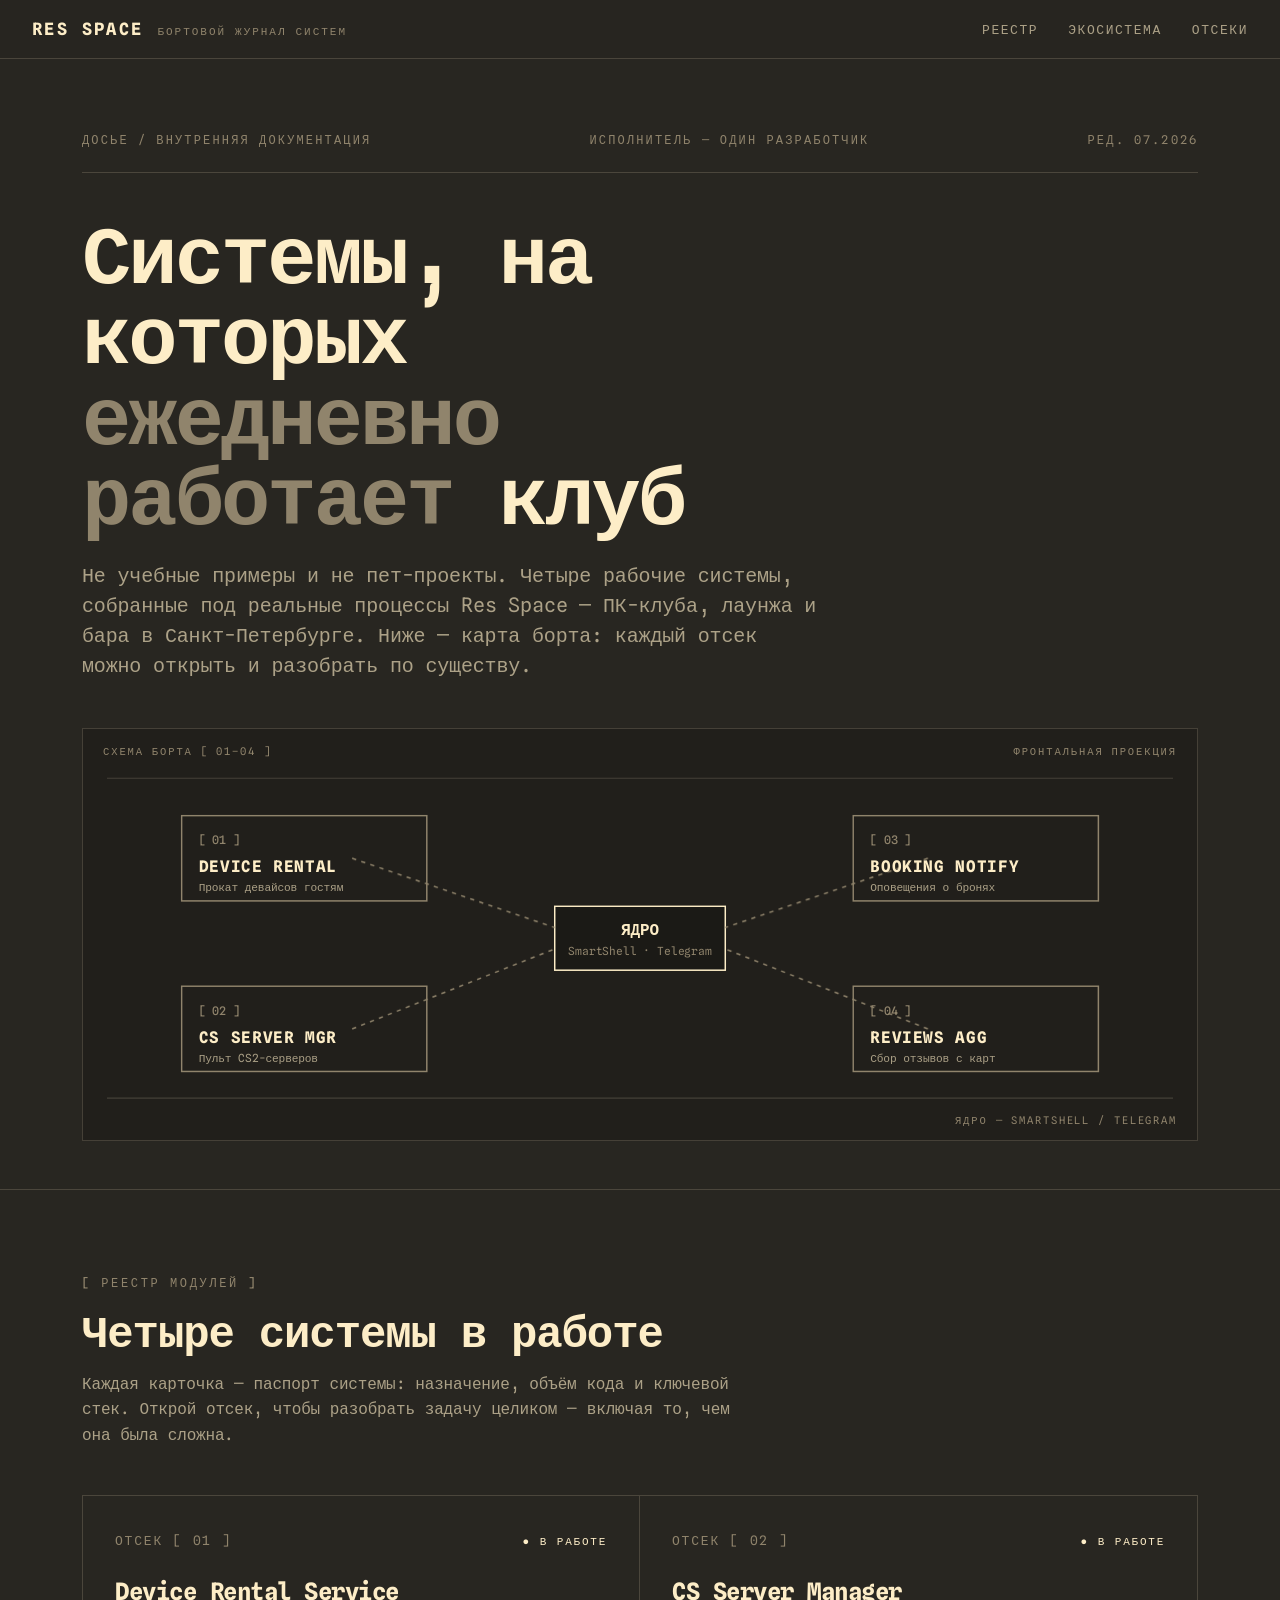
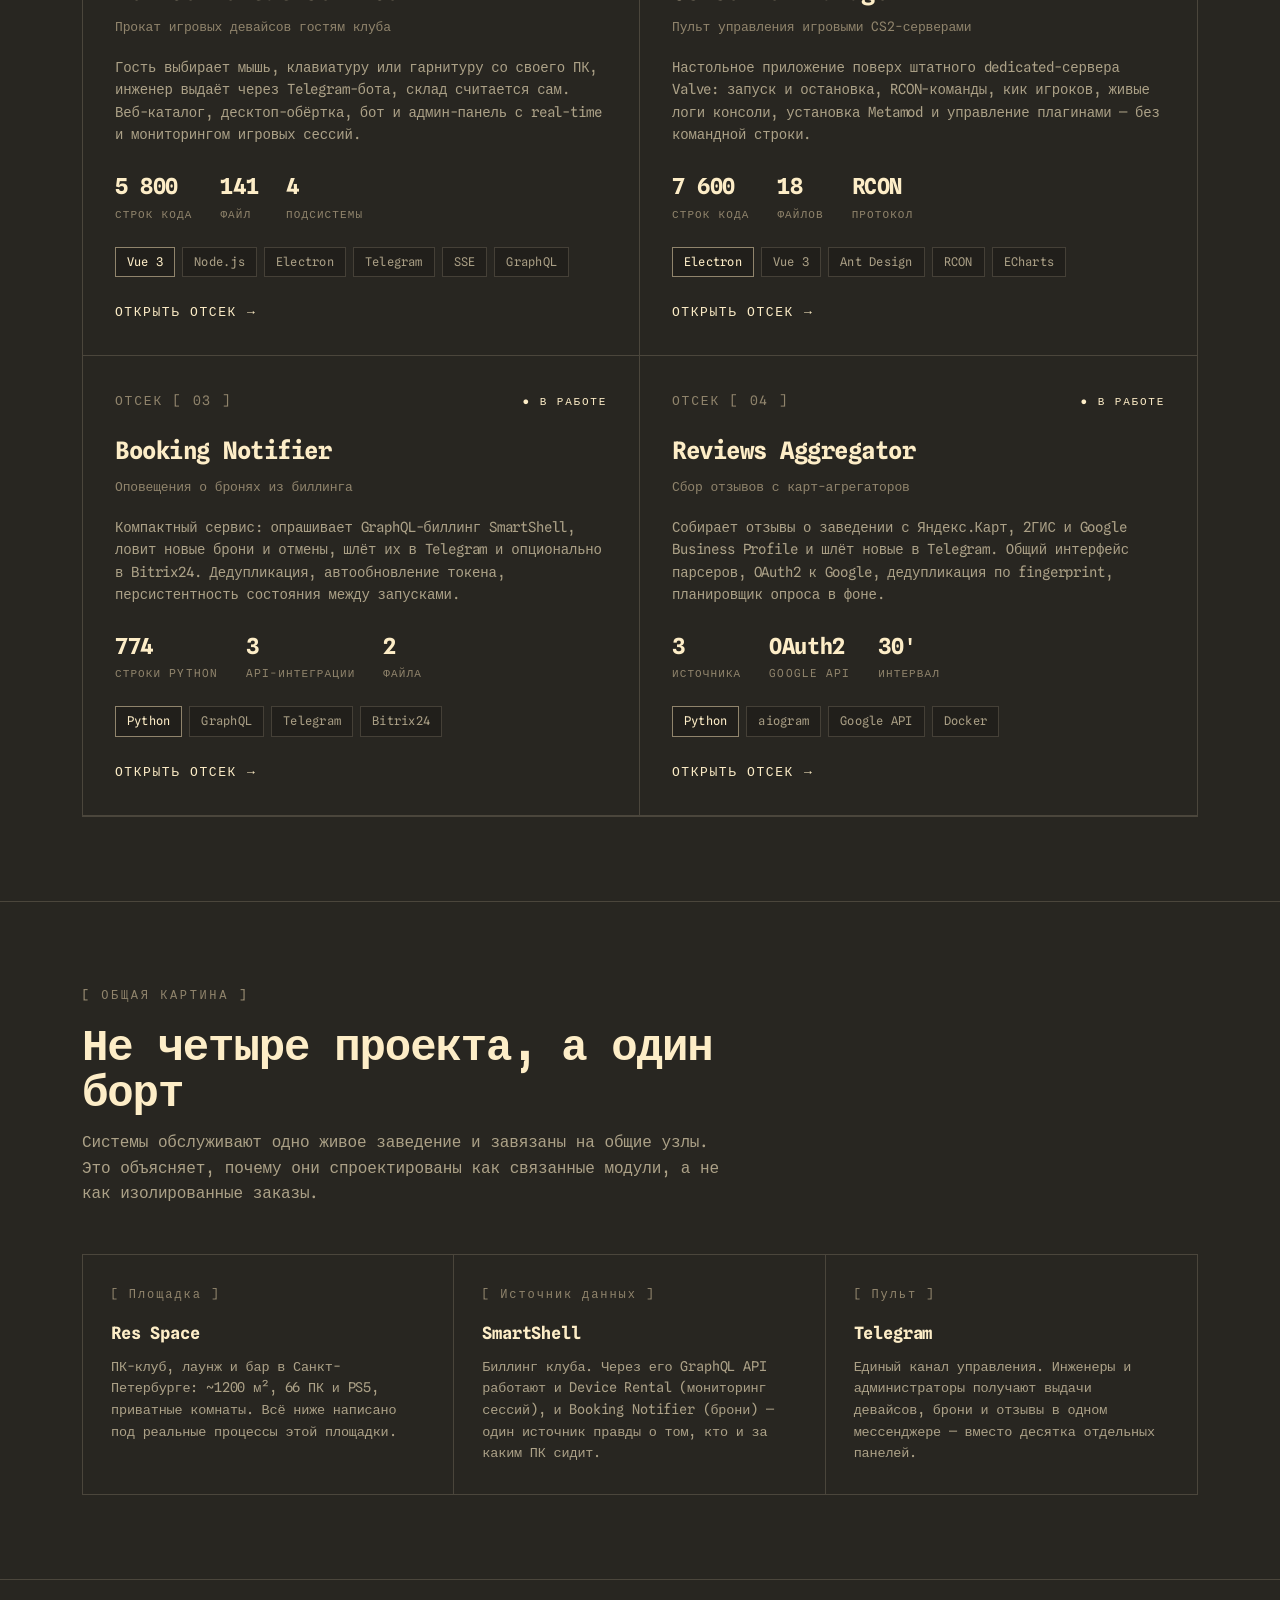
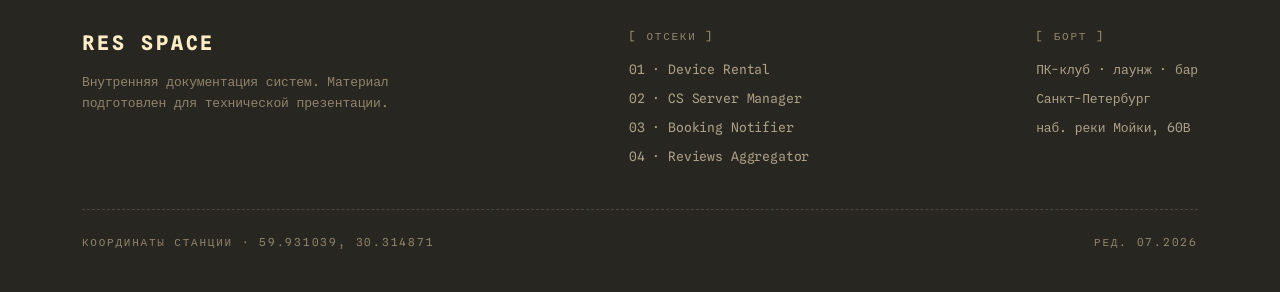
==== index.html @ 8dc721c3 "Портфолио: первичная публикация" ====
<!doctype html>
<html lang="ru">
<head>
  <meta charset="UTF-8" />
  <meta name="viewport" content="width=device-width, initial-scale=1.0" />
  <title>RES SPACE — бортовой журнал систем</title>
  <meta name="description" content="Технический обзор рабочих систем, разработанных для клуба Res Space: прокат девайсов, менеджер CS2-серверов, боты бронирований и отзывов. Что за система, зачем, чем была сложна, на чём собрана." />
  <link rel="preconnect" href="https://fonts.googleapis.com" />
  <link rel="preconnect" href="https://fonts.gstatic.com" crossorigin />
  <link href="https://fonts.googleapis.com/css2?family=Spline+Sans+Mono:wght@400;500;700&display=swap" rel="stylesheet" />
  <link rel="stylesheet" href="css/style.css" />
</head>
<body>

  <header class="topbar">
    <div class="topbar-inner">
      <div class="brand">
        <span class="brand-logo">RES SPACE</span>
        <span class="brand-sub">Бортовой журнал систем</span>
      </div>
      <nav class="topnav">
        <a href="#registry">Реестр</a>
        <a href="#eco">Экосистема</a>
        <a href="device-rental.html">Отсеки</a>
      </nav>
    </div>
  </header>

  <!-- ═══ HERO ═══ -->
  <section class="hero">
    <div class="wrap">
      <div class="hero-meta">
        <span>Досье / внутренняя документация</span>
        <span>Исполнитель — один разработчик</span>
        <span>Ред. 07.2026</span>
      </div>
      <h1>Системы, на которых <mark>ежедневно работает</mark> клуб</h1>
      <p class="hero-lead">
        Не учебные примеры и не пет-проекты. Четыре рабочие системы, собранные под реальные
        процессы Res Space — ПК-клуба, лаунжа и бара в Санкт-Петербурге. Ниже — карта борта:
        каждый отсек можно открыть и разобрать по существу.
      </p>

      <!-- ── Сигнатура: чертёж станции ── -->
      <div class="schematic-wrap">
        <span class="schematic-corner tl">Схема борта [ 01–04 ]</span>
        <span class="schematic-corner tr">Фронтальная проекция</span>
        <span class="schematic-corner br">Ядро — SmartShell / Telegram</span>

        <svg class="schematic" viewBox="0 0 1000 340" role="img" aria-label="Схема систем: четыре модуля, соединённые с общим ядром">
          <!-- сетка-тики -->
          <line class="tick" x1="0" y1="20" x2="1000" y2="20"/>
          <line class="tick" x1="0" y1="320" x2="1000" y2="320"/>

          <!-- ядро -->
          <g class="anim" style="--i:0">
            <rect class="core" x="420" y="140" width="160" height="60"/>
            <text class="core-txt" x="500" y="167" text-anchor="middle" font-size="15">ЯДРО</text>
            <text class="core-sub" x="500" y="186" text-anchor="middle" font-size="10.5">SmartShell · Telegram</text>
          </g>

          <!-- провода -->
          <line class="wire anim" style="--i:1" x1="230" y1="95"  x2="420" y2="160"/>
          <line class="wire anim" style="--i:2" x1="230" y1="255" x2="420" y2="180"/>
          <line class="wire anim" style="--i:3" x1="770" y1="95"  x2="580" y2="160"/>
          <line class="wire anim" style="--i:4" x1="770" y1="255" x2="580" y2="180"/>

          <!-- модуль 01 -->
          <a href="device-rental.html" class="anim" style="--i:1">
            <rect class="mod-rect" x="70" y="55" width="230" height="80"/>
            <text class="mod-num"  x="86" y="82"  font-size="11">[ 01 ]</text>
            <text class="mod-code" x="86" y="108" font-size="15">DEVICE RENTAL</text>
            <text class="mod-name" x="86" y="126" font-size="10.5">Прокат девайсов гостям</text>
          </a>

          <!-- модуль 02 -->
          <a href="cs-manager.html" class="anim" style="--i:2">
            <rect class="mod-rect" x="70" y="215" width="230" height="80"/>
            <text class="mod-num"  x="86" y="242"  font-size="11">[ 02 ]</text>
            <text class="mod-code" x="86" y="268" font-size="15">CS SERVER MGR</text>
            <text class="mod-name" x="86" y="286" font-size="10.5">Пульт CS2-серверов</text>
          </a>

          <!-- модуль 03 -->
          <a href="booking-notifier.html" class="anim" style="--i:3">
            <rect class="mod-rect" x="700" y="55" width="230" height="80"/>
            <text class="mod-num"  x="716" y="82"  font-size="11">[ 03 ]</text>
            <text class="mod-code" x="716" y="108" font-size="15">BOOKING NOTIFY</text>
            <text class="mod-name" x="716" y="126" font-size="10.5">Оповещения о бронях</text>
          </a>

          <!-- модуль 04 -->
          <a href="reviews-bot.html" class="anim" style="--i:4">
            <rect class="mod-rect" x="700" y="215" width="230" height="80"/>
            <text class="mod-num"  x="716" y="242"  font-size="11">[ 04 ]</text>
            <text class="mod-code" x="716" y="268" font-size="15">REVIEWS AGG</text>
            <text class="mod-name" x="716" y="286" font-size="10.5">Сбор отзывов с карт</text>
          </a>
        </svg>
      </div>
    </div>
  </section>

  <!-- ═══ РЕЕСТР МОДУЛЕЙ ═══ -->
  <section class="sec" id="registry">
    <div class="wrap">
      <div class="sec-head">
        <span class="tag">[ Реестр модулей ]</span>
        <h2>Четыре системы в работе</h2>
        <p>
          Каждая карточка — паспорт системы: назначение, объём кода и ключевой стек.
          Открой отсек, чтобы разобрать задачу целиком — включая то, чем она была сложна.
        </p>
      </div>

      <div class="registry">
        <!-- 01 -->
        <article class="mcard reveal">
          <div class="mcard-top">
            <span class="mcard-code">ОТСЕК [ 01 ]</span>
            <span class="mcard-status live">В работе</span>
          </div>
          <h3>Device Rental Service</h3>
          <div class="mcard-role">Прокат игровых девайсов гостям клуба</div>
          <p>
            Гость выбирает мышь, клавиатуру или гарнитуру со своего ПК, инженер выдаёт
            через Telegram-бота, склад считается сам. Веб-каталог, десктоп-обёртка, бот
            и админ-панель с real-time и мониторингом игровых сессий.
          </p>
          <div class="mcard-specs">
            <div><div class="mcard-spec-num mono-num">5 800</div><div class="mcard-spec-label">строк кода</div></div>
            <div><div class="mcard-spec-num mono-num">141</div><div class="mcard-spec-label">файл</div></div>
            <div><div class="mcard-spec-num mono-num">4</div><div class="mcard-spec-label">подсистемы</div></div>
          </div>
          <div class="mcard-stack">
            <span class="chip key">Vue 3</span><span class="chip">Node.js</span>
            <span class="chip">Electron</span><span class="chip">Telegram</span>
            <span class="chip">SSE</span><span class="chip">GraphQL</span>
          </div>
          <a class="mcard-open" href="device-rental.html">Открыть отсек <span class="arr">→</span></a>
        </article>

        <!-- 02 -->
        <article class="mcard reveal">
          <div class="mcard-top">
            <span class="mcard-code">ОТСЕК [ 02 ]</span>
            <span class="mcard-status live">В работе</span>
          </div>
          <h3>CS Server Manager</h3>
          <div class="mcard-role">Пульт управления игровыми CS2-серверами</div>
          <p>
            Настольное приложение поверх штатного dedicated-сервера Valve: запуск и остановка,
            RCON-команды, кик игроков, живые логи консоли, установка Metamod и управление
            плагинами — без командной строки.
          </p>
          <div class="mcard-specs">
            <div><div class="mcard-spec-num mono-num">7 600</div><div class="mcard-spec-label">строк кода</div></div>
            <div><div class="mcard-spec-num mono-num">18</div><div class="mcard-spec-label">файлов</div></div>
            <div><div class="mcard-spec-num mono-num">RCON</div><div class="mcard-spec-label">протокол</div></div>
          </div>
          <div class="mcard-stack">
            <span class="chip key">Electron</span><span class="chip">Vue 3</span>
            <span class="chip">Ant Design</span><span class="chip">RCON</span>
            <span class="chip">ECharts</span>
          </div>
          <a class="mcard-open" href="cs-manager.html">Открыть отсек <span class="arr">→</span></a>
        </article>

        <!-- 03 -->
        <article class="mcard reveal">
          <div class="mcard-top">
            <span class="mcard-code">ОТСЕК [ 03 ]</span>
            <span class="mcard-status live">В работе</span>
          </div>
          <h3>Booking Notifier</h3>
          <div class="mcard-role">Оповещения о бронях из биллинга</div>
          <p>
            Компактный сервис: опрашивает GraphQL-биллинг SmartShell, ловит новые брони и
            отмены, шлёт их в Telegram и опционально в Bitrix24. Дедупликация, автообновление
            токена, персистентность состояния между запусками.
          </p>
          <div class="mcard-specs">
            <div><div class="mcard-spec-num mono-num">774</div><div class="mcard-spec-label">строки Python</div></div>
            <div><div class="mcard-spec-num mono-num">3</div><div class="mcard-spec-label">API-интеграции</div></div>
            <div><div class="mcard-spec-num mono-num">2</div><div class="mcard-spec-label">файла</div></div>
          </div>
          <div class="mcard-stack">
            <span class="chip key">Python</span><span class="chip">GraphQL</span>
            <span class="chip">Telegram</span><span class="chip">Bitrix24</span>
          </div>
          <a class="mcard-open" href="booking-notifier.html">Открыть отсек <span class="arr">→</span></a>
        </article>

        <!-- 04 -->
        <article class="mcard reveal">
          <div class="mcard-top">
            <span class="mcard-code">ОТСЕК [ 04 ]</span>
            <span class="mcard-status live">В работе</span>
          </div>
          <h3>Reviews Aggregator</h3>
          <div class="mcard-role">Сбор отзывов с карт-агрегаторов</div>
          <p>
            Собирает отзывы о заведении с Яндекс.Карт, 2ГИС и Google Business Profile и шлёт
            новые в Telegram. Общий интерфейс парсеров, OAuth2 к Google, дедупликация по
            fingerprint, планировщик опроса в фоне.
          </p>
          <div class="mcard-specs">
            <div><div class="mcard-spec-num mono-num">3</div><div class="mcard-spec-label">источника</div></div>
            <div><div class="mcard-spec-num mono-num">OAuth2</div><div class="mcard-spec-label">Google API</div></div>
            <div><div class="mcard-spec-num mono-num">30′</div><div class="mcard-spec-label">интервал</div></div>
          </div>
          <div class="mcard-stack">
            <span class="chip key">Python</span><span class="chip">aiogram</span>
            <span class="chip">Google API</span><span class="chip">Docker</span>
          </div>
          <a class="mcard-open" href="reviews-bot.html">Открыть отсек <span class="arr">→</span></a>
        </article>
      </div>
    </div>
  </section>

  <!-- ═══ ЭКОСИСТЕМА ═══ -->
  <section class="sec" id="eco">
    <div class="wrap">
      <div class="sec-head">
        <span class="tag">[ Общая картина ]</span>
        <h2>Не четыре проекта, а один борт</h2>
        <p>
          Системы обслуживают одно живое заведение и завязаны на общие узлы. Это объясняет,
          почему они спроектированы как связанные модули, а не как изолированные заказы.
        </p>
      </div>

      <div class="eco">
        <div class="eco-cell reveal">
          <div class="n">[ Площадка ]</div>
          <h3>Res Space</h3>
          <p>ПК-клуб, лаунж и бар в Санкт-Петербурге: ~1200 м², 66 ПК и PS5, приватные комнаты. Всё ниже написано под реальные процессы этой площадки.</p>
        </div>
        <div class="eco-cell reveal">
          <div class="n">[ Источник данных ]</div>
          <h3>SmartShell</h3>
          <p>Биллинг клуба. Через его GraphQL API работают и Device Rental (мониторинг сессий), и Booking Notifier (брони) — один источник правды о том, кто и за каким ПК сидит.</p>
        </div>
        <div class="eco-cell reveal">
          <div class="n">[ Пульт ]</div>
          <h3>Telegram</h3>
          <p>Единый канал управления. Инженеры и администраторы получают выдачи девайсов, брони и отзывы в одном мессенджере — вместо десятка отдельных панелей.</p>
        </div>
      </div>
    </div>
  </section>

  <!-- ═══ ФУТЕР ═══ -->
  <footer class="foot">
    <div class="wrap">
      <div class="foot-grid">
        <div class="foot-brand">
          <span class="brand-logo">RES SPACE</span>
          <p>Внутренняя документация систем. Материал подготовлен для технической презентации.</p>
        </div>
        <div class="foot-col">
          <h4>[ Отсеки ]</h4>
          <a href="device-rental.html">01 · Device Rental</a>
          <a href="cs-manager.html">02 · CS Server Manager</a>
          <a href="booking-notifier.html">03 · Booking Notifier</a>
          <a href="reviews-bot.html">04 · Reviews Aggregator</a>
        </div>
        <div class="foot-col">
          <h4>[ Борт ]</h4>
          <span>ПК-клуб · лаунж · бар</span>
          <span>Санкт-Петербург</span>
          <span>наб. реки Мойки, 60В</span>
        </div>
      </div>
      <div class="foot-coord">
        <span>Координаты станции · 59.931039, 30.314871</span>
        <span>Ред. 07.2026</span>
      </div>
    </div>
  </footer>

  <script src="js/main.js"></script>
</body>
</html>
---- css/style.css ----
/* ═══════════════════════════════════════════════════════════
   RES SPACE — бортовой журнал систем
   Фирменный стиль по гайдбуку: графит / песок / пыль кометы,
   моноширинный шрифт на весь борт, чертёжная эстетика.
   ═══════════════════════════════════════════════════════════ */

:root {
  /* три цвета бренда */
  --ink:      #282621;   /* графитовый космос — фон, типографика */
  --sand:     #FDEDC7;   /* венерианский песок — читаемый текст */
  --taupe:    #90846C;   /* пыль кометы — связующий, служебный */

  /* тинты графита для глубины (в духе палитры) */
  --ink-2:    #211f1b;
  --ink-3:    #1b1a16;
  --panel:    #2f2c25;
  --panel-2:  #35322a;

  --sand-dim: rgba(253, 237, 199, 0.62);
  --sand-mut: rgba(253, 237, 199, 0.40);
  --line:     rgba(253, 237, 199, 0.16);
  --line-2:   rgba(253, 237, 199, 0.08);
  --taupe-l:  rgba(144, 132, 108, 0.30);

  --mono: 'TT Commons Pro Mono', 'Spline Sans Mono', ui-monospace, 'Cascadia Code', monospace;

  font-family: var(--mono);
  font-size: 16px;
  line-height: 1.55;
  color: var(--sand-dim);
  background: var(--ink);
  -webkit-font-smoothing: antialiased;
  -moz-osx-font-smoothing: grayscale;
  letter-spacing: -0.01em;
}

*, *::before, *::after { box-sizing: border-box; }

html, body { margin: 0; background: var(--ink); overflow-x: hidden; }
img { max-width: 100%; display: block; }
a { color: inherit; text-decoration: none; }

::selection { background: var(--sand); color: var(--ink); }
::-webkit-scrollbar { width: 8px; height: 8px; }
::-webkit-scrollbar-track { background: var(--ink-2); }
::-webkit-scrollbar-thumb { background: var(--taupe); }

.wrap { max-width: 1180px; margin: 0 auto; padding: 0 32px; }
.wrap-narrow { max-width: 900px; margin: 0 auto; padding: 0 32px; }

/* утилита: служебная подпись в скобках */
.tag {
  font-size: 12px; font-weight: 500; color: var(--taupe);
  text-transform: uppercase; letter-spacing: 0.22em;
}
.mono-num { font-variant-numeric: tabular-nums; }

/* ── Линия отрыва (сигнатура — «билет») ── */
.tear {
  border: 0; height: 0; border-top: 1.5px dashed var(--line);
  margin: 0; position: relative;
}

/* ═══════════════════ ХЕДЕР ═══════════════════ */
.topbar {
  position: sticky; top: 0; z-index: 100;
  background: rgba(40, 38, 33, 0.86);
  backdrop-filter: blur(10px);
  border-bottom: 1px solid var(--line);
}
.topbar-inner {
  display: flex; align-items: center; justify-content: space-between;
  padding: 16px 32px;
}
.brand { display: flex; align-items: baseline; gap: 14px; }
.brand-logo {
  font-size: 17px; font-weight: 700; color: var(--sand);
  letter-spacing: 0.14em;
}
.brand-sub {
  font-size: 11px; color: var(--taupe);
  text-transform: uppercase; letter-spacing: 0.18em;
}
.topnav { display: flex; align-items: center; gap: 30px; }
.topnav a {
  font-size: 13px; color: var(--sand-dim);
  text-transform: uppercase; letter-spacing: 0.12em;
  transition: color 0.18s;
}
.topnav a:hover, .topnav a.active { color: var(--sand); }
.topnav a.active { text-decoration: underline; text-underline-offset: 5px; text-decoration-color: var(--taupe); }

/* ═══════════════════ HERO (журнал) ═══════════════════ */
.hero { position: relative; padding: 72px 0 40px; }
.hero-meta {
  display: flex; justify-content: space-between; flex-wrap: wrap; gap: 12px;
  font-size: 12px; color: var(--taupe);
  text-transform: uppercase; letter-spacing: 0.18em;
  padding-bottom: 22px; border-bottom: 1px solid var(--line);
  margin-bottom: 40px;
}
.hero h1 {
  font-size: clamp(38px, 6.5vw, 82px);
  font-weight: 700; color: var(--sand);
  letter-spacing: -0.035em; line-height: 0.98;
  margin: 0 0 26px; max-width: 15ch;
}
.hero h1 mark { background: none; color: var(--taupe); }
.hero-lead {
  font-size: clamp(16px, 1.9vw, 20px); color: var(--sand-dim);
  line-height: 1.5; max-width: 62ch; margin: 0 0 8px;
}

/* ── Чертёж-схема станции (сигнатура) ── */
.schematic-wrap {
  margin: 48px 0 8px; padding: 28px 24px 20px;
  border: 1px solid var(--line); background: var(--ink-2);
  position: relative; overflow: hidden;
}
.schematic-corner {
  position: absolute; font-size: 10.5px; color: var(--taupe);
  text-transform: uppercase; letter-spacing: 0.18em;
}
.schematic-corner.tl { top: 14px; left: 20px; }
.schematic-corner.tr { top: 14px; right: 20px; }
.schematic-corner.br { bottom: 12px; right: 20px; }
.schematic { width: 100%; height: auto; display: block; }

.schematic .mod-rect {
  fill: transparent; stroke: var(--taupe); stroke-width: 1.4;
  transition: fill 0.22s, stroke 0.22s;
}
.schematic a:hover .mod-rect,
.schematic a:focus-visible .mod-rect { fill: var(--sand); stroke: var(--sand); }
.schematic .mod-code { fill: var(--sand); font-weight: 700; letter-spacing: 0.04em; transition: fill 0.22s; }
.schematic a:hover .mod-code, .schematic a:focus-visible .mod-code { fill: var(--ink); }
.schematic .mod-num { fill: var(--taupe); font-weight: 500; transition: fill 0.22s; }
.schematic a:hover .mod-num, .schematic a:focus-visible .mod-num { fill: var(--ink); }
.schematic .mod-name { fill: var(--sand-dim); }
.schematic .wire { stroke: var(--taupe); stroke-width: 1.4; stroke-dasharray: 4 5; }
.schematic .core { fill: var(--ink-3); stroke: var(--sand); stroke-width: 1.4; }
.schematic .core-txt { fill: var(--sand); font-weight: 700; }
.schematic .core-sub { fill: var(--taupe); }
.schematic .tick { stroke: var(--line); stroke-width: 1; }
.schematic a { cursor: pointer; }
.schematic a:focus-visible { outline: none; }

/* draw-in */
.schematic .anim { opacity: 0; transform: translateY(8px); }
.schematic.play .anim { animation: modIn 0.6s ease forwards; }
.schematic.play .anim { animation-delay: calc(var(--i, 0) * 0.09s); }
@keyframes modIn { to { opacity: 1; transform: none; } }

/* ═══════════════════ СЕКЦИИ ═══════════════════ */
.sec { padding: 84px 0; border-top: 1px solid var(--line); }
.sec-head { margin-bottom: 48px; max-width: 74ch; }
.sec-head .tag { display: block; margin-bottom: 16px; }
.sec-head h2 {
  font-size: clamp(26px, 3.6vw, 44px); font-weight: 700; color: var(--sand);
  letter-spacing: -0.025em; line-height: 1.05; margin: 0 0 16px;
}
.sec-head p { font-size: 16px; color: var(--sand-dim); line-height: 1.6; margin: 0; max-width: 66ch; }

/* ── Реестр модулей (карточки-паспорта) ── */
.registry { display: grid; grid-template-columns: 1fr 1fr; gap: 0; border: 1px solid var(--line); }
.mcard {
  display: flex; flex-direction: column; padding: 34px 32px;
  border-right: 1px solid var(--line); border-bottom: 1px solid var(--line);
  background: var(--ink); transition: background 0.2s;
  position: relative;
}
.registry .mcard:nth-child(2n) { border-right: none; }
.mcard:hover { background: var(--ink-2); }
.mcard-top {
  display: flex; align-items: baseline; justify-content: space-between;
  margin-bottom: 22px;
}
.mcard-code { font-size: 13px; color: var(--taupe); letter-spacing: 0.14em; }
.mcard-status { font-size: 11px; letter-spacing: 0.16em; text-transform: uppercase; color: var(--taupe); }
.mcard-status.live { color: var(--sand); }
.mcard-status.live::before { content: '● '; }
.mcard h3 { font-size: 24px; font-weight: 700; color: var(--sand); letter-spacing: -0.02em; margin: 0 0 6px; }
.mcard-role { font-size: 13px; color: var(--taupe); margin-bottom: 20px; }
.mcard p { font-size: 14px; color: var(--sand-dim); line-height: 1.6; margin: 0 0 24px; flex: 1; }
.mcard-specs { display: flex; gap: 28px; margin-bottom: 24px; }
.mcard-spec-num { font-size: 22px; font-weight: 700; color: var(--sand); letter-spacing: -0.02em; }
.mcard-spec-label { font-size: 11px; color: var(--taupe); text-transform: uppercase; letter-spacing: 0.1em; margin-top: 2px; }
.mcard-stack { display: flex; flex-wrap: wrap; gap: 7px; margin-bottom: 24px; }
.mcard-open {
  display: inline-flex; align-items: center; gap: 10px;
  font-size: 13px; color: var(--sand); text-transform: uppercase; letter-spacing: 0.12em;
  align-self: flex-start;
}
.mcard-open .arr { transition: transform 0.2s; }
.mcard:hover .mcard-open .arr { transform: translateX(5px); }

/* ── Чипы стека ── */
.chip {
  display: inline-flex; align-items: center; font-size: 12px; color: var(--sand-dim);
  padding: 5px 11px; border: 1px solid var(--line); background: var(--ink-2);
  letter-spacing: 0.02em;
}
.chip.key { color: var(--sand); border-color: var(--taupe); }

/* ── Экосистема (ядро) ── */
.eco { display: grid; grid-template-columns: 1fr 1fr 1fr; gap: 0; border: 1px solid var(--line); }
.eco-cell { padding: 30px 28px; border-right: 1px solid var(--line); }
.eco-cell:last-child { border-right: none; }
.eco-cell .n { font-size: 12px; color: var(--taupe); letter-spacing: 0.16em; margin-bottom: 16px; }
.eco-cell h3 { font-size: 17px; font-weight: 700; color: var(--sand); margin: 0 0 10px; letter-spacing: -0.01em; }
.eco-cell p { font-size: 13.5px; color: var(--sand-dim); line-height: 1.6; margin: 0; }

/* ═══════════════════ СТРАНИЦА ОТСЕКА ═══════════════════ */
.crumb {
  display: flex; align-items: center; gap: 10px; font-size: 12px; color: var(--taupe);
  text-transform: uppercase; letter-spacing: 0.16em; padding-top: 40px;
}
.crumb a { color: var(--taupe); }
.crumb a:hover { color: var(--sand); }

.phero { padding: 30px 0 56px; border-bottom: 1px solid var(--line); }
.phero-code {
  font-size: 13px; color: var(--taupe); letter-spacing: 0.2em; text-transform: uppercase;
  margin: 26px 0 18px;
}
.phero h1 {
  font-size: clamp(34px, 5.5vw, 68px); font-weight: 700; color: var(--sand);
  letter-spacing: -0.035em; line-height: 0.98; margin: 0 0 22px; max-width: 18ch;
}
.phero-lead { font-size: clamp(16px, 1.9vw, 19px); color: var(--sand-dim); line-height: 1.55; max-width: 64ch; margin: 0 0 34px; }

.spec-row {
  display: grid; grid-template-columns: repeat(4, 1fr); gap: 0;
  border: 1px solid var(--line); margin-bottom: 30px;
}
.spec-cell { padding: 20px 22px; border-right: 1px solid var(--line); }
.spec-cell:last-child { border-right: none; }
.spec-num { font-size: 26px; font-weight: 700; color: var(--sand); letter-spacing: -0.02em; }
.spec-label { font-size: 11px; color: var(--taupe); text-transform: uppercase; letter-spacing: 0.12em; margin-top: 5px; }
.stack-inline { display: flex; flex-wrap: wrap; gap: 8px; }

/* блок контента */
.block { padding: 76px 0; border-top: 1px solid var(--line); }
.block-head { margin-bottom: 42px; max-width: 74ch; }
.block-head .tag { display: block; margin-bottom: 14px; }
.block-head h2 { font-size: clamp(24px, 3.2vw, 38px); font-weight: 700; color: var(--sand); letter-spacing: -0.025em; line-height: 1.06; margin: 0 0 14px; }
.block-head p { font-size: 16px; color: var(--sand-dim); line-height: 1.6; margin: 0; max-width: 66ch; }

/* задача — 2 колонки */
.task-grid { display: grid; grid-template-columns: 1.4fr 1fr; gap: 40px; align-items: start; }
.task-body p { font-size: 15.5px; color: var(--sand-dim); line-height: 1.7; margin: 0 0 18px; }
.task-body p:last-child { margin-bottom: 0; }
.task-body b { color: var(--sand); font-weight: 600; }
.task-aside { border: 1px solid var(--line); background: var(--ink-2); }
.task-aside-row { display: flex; justify-content: space-between; gap: 16px; padding: 15px 20px; border-bottom: 1px solid var(--line); font-size: 13px; }
.task-aside-row:last-child { border-bottom: none; }
.task-aside-row .k { color: var(--taupe); text-transform: uppercase; letter-spacing: 0.08em; }
.task-aside-row .v { color: var(--sand); text-align: right; }

/* «почему было сложно» — карточки-препятствия */
.challenges { display: grid; grid-template-columns: 1fr 1fr; gap: 0; border: 1px solid var(--line); }
.challenge {
  padding: 32px 30px; border-right: 1px solid var(--line); border-bottom: 1px solid var(--line);
  background: var(--ink);
}
.challenges .challenge:nth-child(2n) { border-right: none; }
.challenge-hd { display: flex; align-items: baseline; gap: 14px; margin-bottom: 16px; }
.challenge-n { font-size: 13px; color: var(--taupe); letter-spacing: 0.14em; flex-shrink: 0; }
.challenge h3 { font-size: 18px; font-weight: 700; color: var(--sand); letter-spacing: -0.015em; margin: 0; line-height: 1.25; }
.challenge p { font-size: 14px; color: var(--sand-dim); line-height: 1.65; margin: 0 0 16px; }
.challenge-sol {
  padding-top: 16px; border-top: 1px dashed var(--line);
  font-size: 14px; color: var(--sand-dim); line-height: 1.6;
}
.challenge-sol .lbl { display: block; font-size: 11px; color: var(--taupe); text-transform: uppercase; letter-spacing: 0.14em; margin-bottom: 7px; }
.challenge-sol b { color: var(--sand); font-weight: 600; }

/* таблица стека */
.spectable { border: 1px solid var(--line); }
.spectable-tr { display: grid; grid-template-columns: 210px 1fr; gap: 24px; padding: 20px 26px; border-bottom: 1px solid var(--line); }
.spectable-tr:last-child { border-bottom: none; }
.spectable-k { font-size: 13px; color: var(--taupe); text-transform: uppercase; letter-spacing: 0.1em; }
.spectable-v { font-size: 14.5px; color: var(--sand-dim); line-height: 1.65; }
.spectable-v b { color: var(--sand); font-weight: 600; }

/* фичи-строки */
.feats { display: grid; grid-template-columns: 1fr 1fr; gap: 0; border: 1px solid var(--line); }
.feat {
  padding: 26px 28px; border-right: 1px solid var(--line); border-bottom: 1px solid var(--line);
}
.feats .feat:nth-child(2n) { border-right: none; }
.feat .n { font-size: 12px; color: var(--taupe); letter-spacing: 0.14em; margin-bottom: 12px; }
.feat h3 { font-size: 15.5px; font-weight: 700; color: var(--sand); margin: 0 0 7px; letter-spacing: -0.01em; }
.feat p { font-size: 13.5px; color: var(--sand-dim); line-height: 1.6; margin: 0; }

/* ── Экраны (плейсхолдеры) ── */
.shots { display: grid; grid-template-columns: 1fr 1fr; gap: 20px; }
.shots.wide { grid-template-columns: 1fr; }
.shots.three { grid-template-columns: repeat(3, 1fr); }
.shot { margin: 0; border: 1px solid var(--line); background: var(--ink-2); overflow: hidden; }
.shot-frame { position: relative; width: 100%; aspect-ratio: 16 / 10; overflow: hidden; background: var(--ink-3); }
.shot-frame.tall { aspect-ratio: 4 / 5; }
.shot-frame.phone { aspect-ratio: 9 / 16; }
.shot-frame img { width: 100%; height: 100%; object-fit: cover; object-position: top center; display: none; }
.shot.has-img .shot-frame img { display: block; }
.shot.has-img .shot-ph { display: none; }
.shot-ph {
  position: absolute; inset: 0; display: flex; flex-direction: column;
  align-items: center; justify-content: center; gap: 14px; padding: 28px; text-align: center;
  background:
    repeating-linear-gradient(45deg, rgba(144,132,108,0.06) 0 10px, transparent 10px 20px),
    var(--ink-2);
}
.shot-ph-badge {
  font-size: 10px; color: var(--taupe); text-transform: uppercase; letter-spacing: 0.2em;
  border: 1px solid var(--line); padding: 5px 12px;
}
.shot-ph-label { font-size: 15px; font-weight: 700; color: var(--sand); letter-spacing: -0.01em; max-width: 92%; line-height: 1.3; }
.shot-ph code { font-size: 11px; color: var(--taupe); background: var(--ink-3); padding: 5px 10px; word-break: break-all; }
figcaption { padding: 16px 20px; font-size: 13px; color: var(--sand-dim); line-height: 1.55; border-top: 1px solid var(--line); }
figcaption .idx { color: var(--taupe); letter-spacing: 0.12em; margin-right: 8px; }
figcaption b { color: var(--sand); font-weight: 600; }

/* оценка трудозатрат */
.est { border: 1px solid var(--line); width: 100%; border-collapse: collapse; }
.est th, .est td { padding: 16px 22px; text-align: left; font-size: 14px; border-bottom: 1px solid var(--line); }
.est th { color: var(--taupe); text-transform: uppercase; letter-spacing: 0.1em; font-size: 12px; font-weight: 500; }
.est td { color: var(--sand-dim); }
.est td:first-child { color: var(--sand); }
.est tr:last-child td { border-bottom: none; }
.est .hi td { background: var(--ink-2); color: var(--sand); font-weight: 600; }
.est-note { font-size: 13px; color: var(--taupe); margin-top: 18px; line-height: 1.6; }

/* примечание */
.note {
  display: flex; gap: 16px; padding: 22px 24px; border: 1px solid var(--taupe-l);
  background: var(--ink-2); margin: 30px 0;
}
.note .k { flex-shrink: 0; font-size: 11px; color: var(--taupe); text-transform: uppercase; letter-spacing: 0.16em; padding-top: 3px; }
.note p { margin: 0; font-size: 14px; color: var(--sand-dim); line-height: 1.65; }
.note p b { color: var(--sand); }

/* переход между отсеками */
.pager { display: grid; grid-template-columns: 1fr 1fr; gap: 0; border: 1px solid var(--line); }
.pager a { padding: 28px 30px; border-right: 1px solid var(--line); transition: background 0.2s; }
.pager a:last-child { border-right: none; text-align: right; }
.pager a:hover { background: var(--ink-2); }
.pager .dir { font-size: 11px; color: var(--taupe); text-transform: uppercase; letter-spacing: 0.16em; margin-bottom: 8px; }
.pager .nm { font-size: 17px; font-weight: 700; color: var(--sand); letter-spacing: -0.01em; }

/* ═══════════════════ ФУТЕР ═══════════════════ */
.foot { border-top: 1px solid var(--line); padding: 48px 0 40px; }
.foot-grid { display: flex; justify-content: space-between; flex-wrap: wrap; gap: 28px; margin-bottom: 34px; }
.foot-brand .brand-logo { font-size: 20px; }
.foot-brand p { font-size: 13px; color: var(--taupe); margin: 12px 0 0; max-width: 40ch; line-height: 1.6; }
.foot-col h4 { font-size: 11px; color: var(--taupe); text-transform: uppercase; letter-spacing: 0.16em; margin: 0 0 14px; font-weight: 500; }
.foot-col a, .foot-col span { display: block; font-size: 13px; color: var(--sand-dim); margin-bottom: 9px; }
.foot-col a:hover { color: var(--sand); }
.foot-coord {
  display: flex; justify-content: space-between; flex-wrap: wrap; gap: 12px;
  padding-top: 24px; border-top: 1px dashed var(--line);
  font-size: 11px; color: var(--taupe); text-transform: uppercase; letter-spacing: 0.16em;
}

/* ── reveal ── */
.reveal { opacity: 0; transform: translateY(18px); transition: opacity 0.6s ease, transform 0.6s ease; }
.reveal.in { opacity: 1; transform: none; }

/* ── адаптив ── */
@media (max-width: 880px) {
  .wrap, .wrap-narrow { padding: 0 20px; }
  .topnav { gap: 16px; }
  .topnav a { font-size: 11px; letter-spacing: 0.08em; }
  .brand-sub { display: none; }
  .registry, .challenges, .feats, .eco, .shots, .shots.three { grid-template-columns: 1fr; }
  .mcard, .challenge, .feat { border-right: none; }
  .eco-cell { border-right: none; border-bottom: 1px solid var(--line); }
  .eco-cell:last-child { border-bottom: none; }
  .spec-row { grid-template-columns: 1fr 1fr; }
  .spec-cell:nth-child(2n) { border-right: none; }
  .spec-cell:nth-child(1), .spec-cell:nth-child(2) { border-bottom: 1px solid var(--line); }
  .task-grid { grid-template-columns: 1fr; gap: 28px; }
  .spectable-tr { grid-template-columns: 1fr; gap: 6px; }
  .pager { grid-template-columns: 1fr; }
  .pager a { border-right: none; border-bottom: 1px solid var(--line); text-align: left; }
  .pager a:last-child { border-bottom: none; text-align: left; }
  .sec, .block { padding: 56px 0; }
}
@media (prefers-reduced-motion: reduce) {
  .reveal { transition: none; opacity: 1; transform: none; }
  .schematic .anim { opacity: 1; transform: none; animation: none !important; }
}
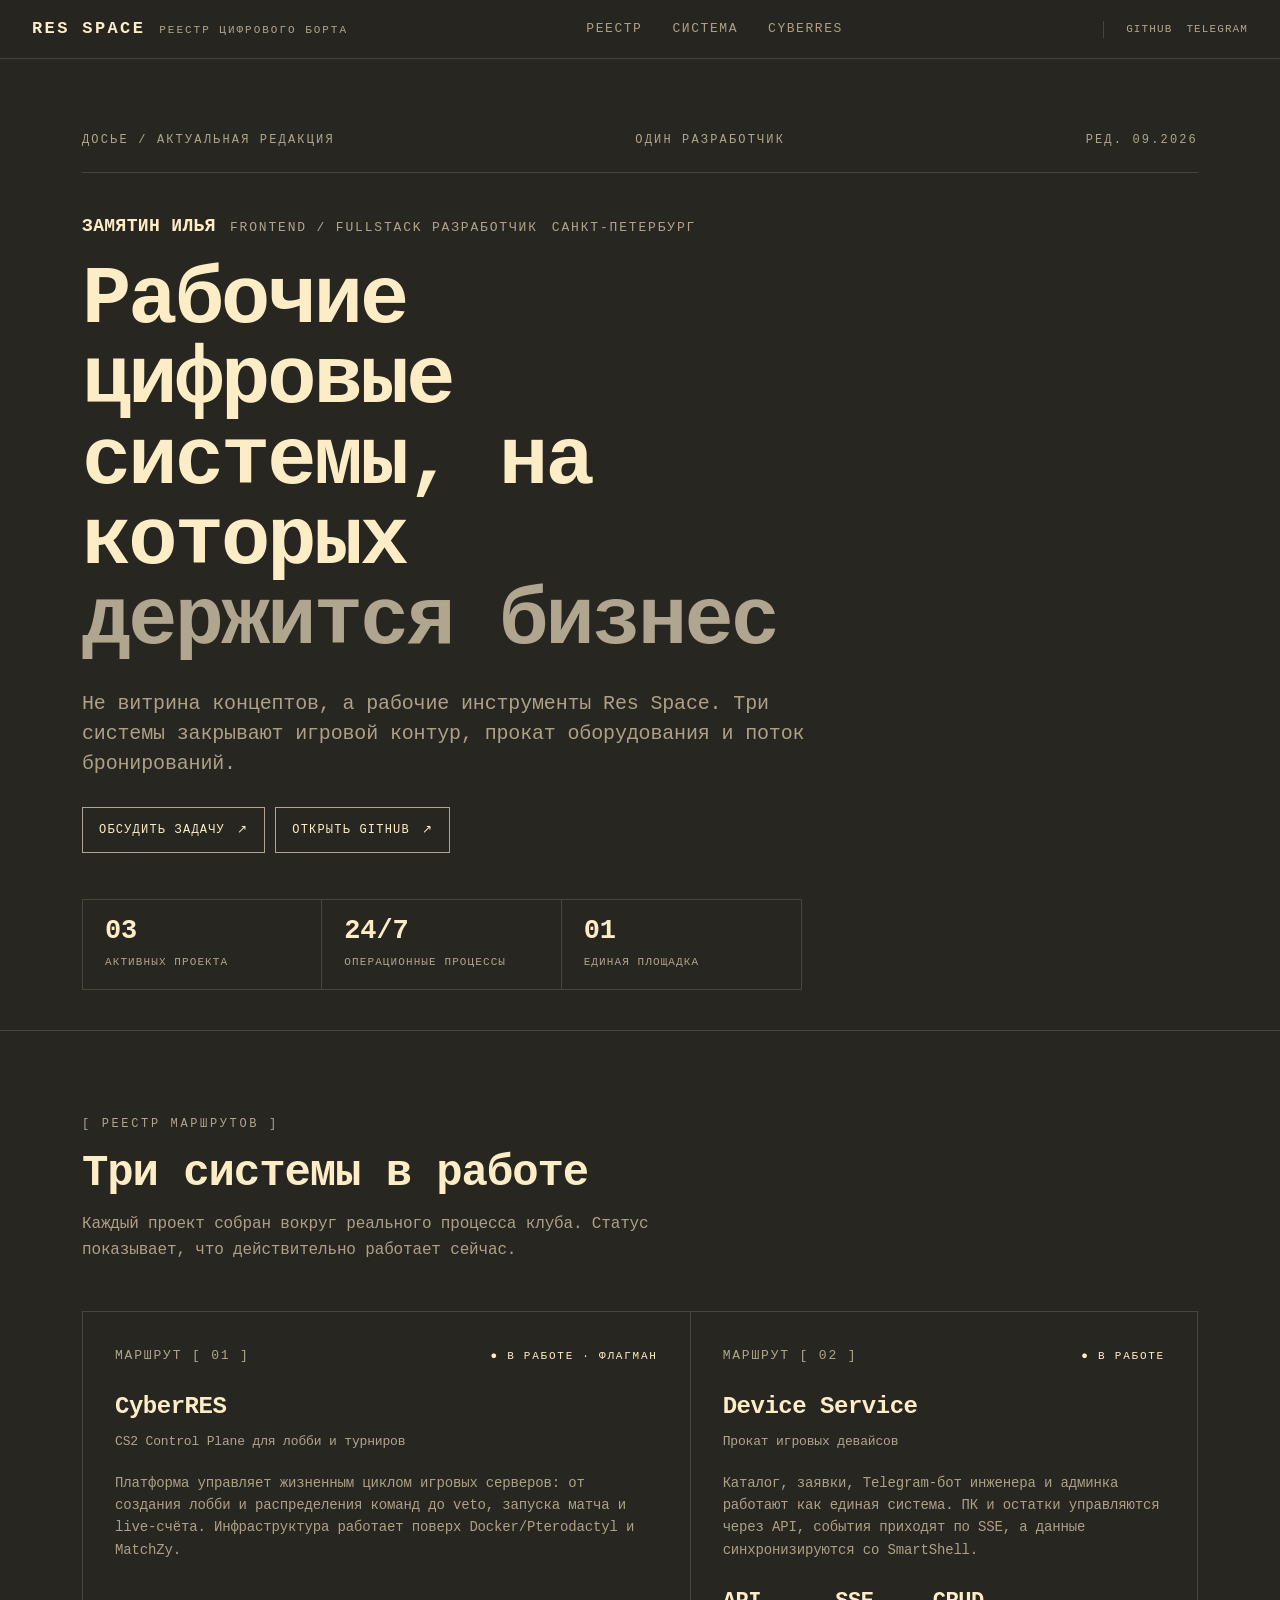
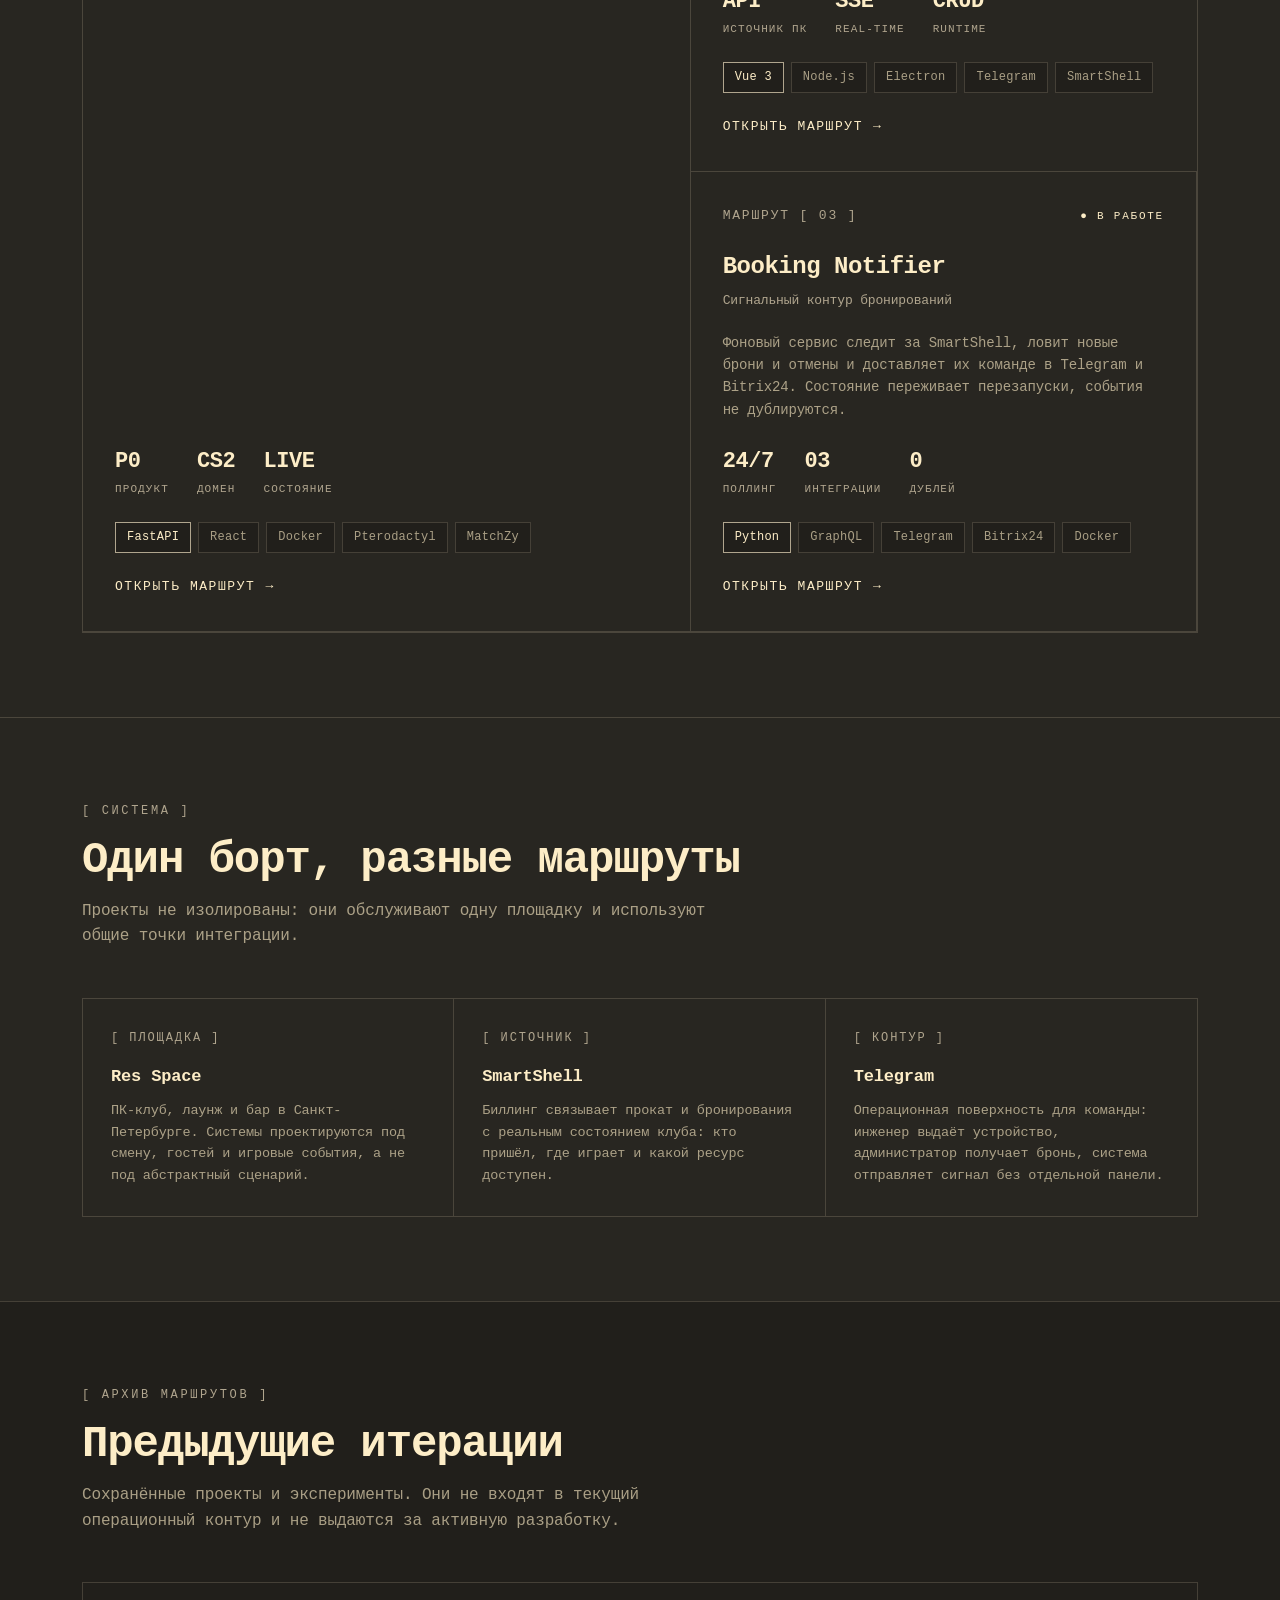
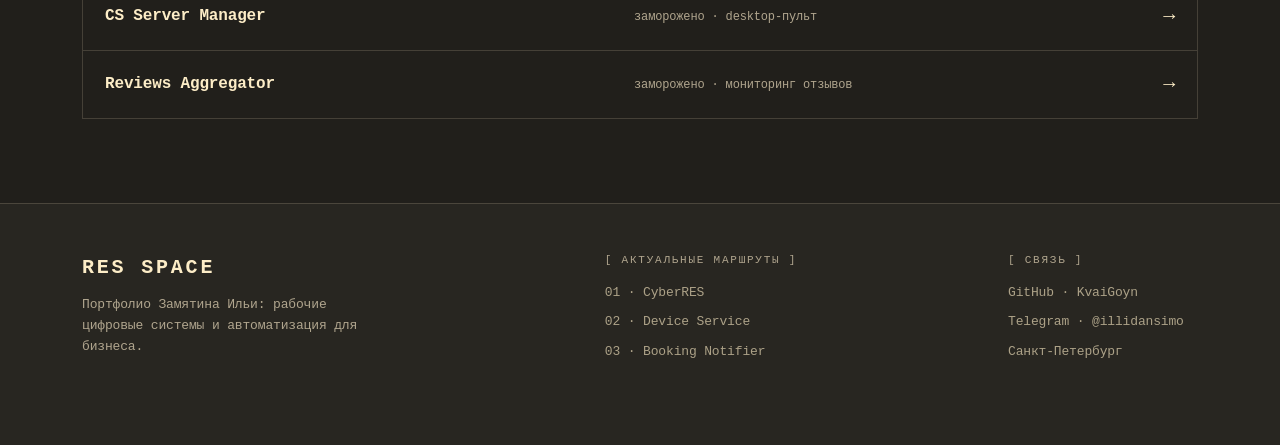
==== commit 5242de59: "обновление портфолио: стили, страницы, активы, README" ====
--- a/index.html
+++ b/index.html
@@ -3,283 +3,48 @@
 <head>
   <meta charset="UTF-8" />
   <meta name="viewport" content="width=device-width, initial-scale=1.0" />
-  <title>RES SPACE — бортовой журнал систем</title>
-  <meta name="description" content="Технический обзор рабочих систем, разработанных для клуба Res Space: прокат девайсов, менеджер CS2-серверов, боты бронирований и отзывов. Что за система, зачем, чем была сложна, на чём собрана." />
-  <link rel="preconnect" href="https://fonts.googleapis.com" />
-  <link rel="preconnect" href="https://fonts.gstatic.com" crossorigin />
-  <link href="https://fonts.googleapis.com/css2?family=Spline+Sans+Mono:wght@400;500;700&display=swap" rel="stylesheet" />
+  <title>RES SPACE — реестр цифрового борта</title>
+  <meta name="description" content="Три рабочие системы Res Space: CyberRES, Device Service и Booking Notifier. Архитектура, инженерные решения и статус проектов." />
   <link rel="stylesheet" href="css/style.css" />
 </head>
-<body>
-
+  <body>
+  <a class="skip-link" href="#main-content">Перейти к содержимому</a>
   <header class="topbar">
     <div class="topbar-inner">
-      <div class="brand">
-        <span class="brand-logo">RES SPACE</span>
-        <span class="brand-sub">Бортовой журнал систем</span>
-      </div>
-      <nav class="topnav">
-        <a href="#registry">Реестр</a>
-        <a href="#eco">Экосистема</a>
-        <a href="device-rental.html">Отсеки</a>
-      </nav>
+      <a class="brand" href="index.html"><span class="brand-logo">RES SPACE</span><span class="brand-sub">Реестр цифрового борта</span></a>
+      <nav class="topnav"><a href="#registry">Реестр</a><a href="#eco">Система</a><a href="cyberres.html">CyberRES</a></nav>
+      <div class="top-contact"><a href="https://github.com/KvaiGoyn" target="_blank" rel="noreferrer">GitHub</a><a href="https://t.me/illidansimo" target="_blank" rel="noreferrer">Telegram</a></div>
     </div>
   </header>
 
-  <!-- ═══ HERO ═══ -->
-  <section class="hero">
-    <div class="wrap">
-      <div class="hero-meta">
-        <span>Досье / внутренняя документация</span>
-        <span>Исполнитель — один разработчик</span>
-        <span>Ред. 07.2026</span>
+  <main id="main-content">
+    <section class="hero">
+      <div class="wrap">
+        <div class="hero-meta"><span>Досье / актуальная редакция</span><span>Один разработчик</span><span>Ред. 09.2026</span></div>
+        <div class="hero-identity"><strong>Замятин Илья</strong><span>Frontend / Fullstack разработчик</span><span>Санкт-Петербург</span></div>
+        <h1>Рабочие цифровые системы, на которых <mark>держится бизнес</mark></h1>
+        <p class="hero-lead">Не витрина концептов, а рабочие инструменты Res Space. Три системы закрывают игровой контур, прокат оборудования и поток бронирований.</p>
+        <div class="hero-actions"><a class="action-link" href="https://t.me/illidansimo" target="_blank" rel="noreferrer">Обсудить задачу <span>↗</span></a><a class="action-link" href="https://github.com/KvaiGoyn" target="_blank" rel="noreferrer">Открыть GitHub <span>↗</span></a></div>
+        <div class="hero-stats"><div><b>03</b><span>активных проекта</span></div><div><b>24/7</b><span>операционные процессы</span></div><div><b>01</b><span>единая площадка</span></div></div>
       </div>
-      <h1>Системы, на которых <mark>ежедневно работает</mark> клуб</h1>
-      <p class="hero-lead">
-        Не учебные примеры и не пет-проекты. Четыре рабочие системы, собранные под реальные
-        процессы Res Space — ПК-клуба, лаунжа и бара в Санкт-Петербурге. Ниже — карта борта:
-        каждый отсек можно открыть и разобрать по существу.
-      </p>
+    </section>
 
-      <!-- ── Сигнатура: чертёж станции ── -->
-      <div class="schematic-wrap">
-        <span class="schematic-corner tl">Схема борта [ 01–04 ]</span>
-        <span class="schematic-corner tr">Фронтальная проекция</span>
-        <span class="schematic-corner br">Ядро — SmartShell / Telegram</span>
-
-        <svg class="schematic" viewBox="0 0 1000 340" role="img" aria-label="Схема систем: четыре модуля, соединённые с общим ядром">
-          <!-- сетка-тики -->
-          <line class="tick" x1="0" y1="20" x2="1000" y2="20"/>
-          <line class="tick" x1="0" y1="320" x2="1000" y2="320"/>
-
-          <!-- ядро -->
-          <g class="anim" style="--i:0">
-            <rect class="core" x="420" y="140" width="160" height="60"/>
-            <text class="core-txt" x="500" y="167" text-anchor="middle" font-size="15">ЯДРО</text>
-            <text class="core-sub" x="500" y="186" text-anchor="middle" font-size="10.5">SmartShell · Telegram</text>
-          </g>
-
-          <!-- провода -->
-          <line class="wire anim" style="--i:1" x1="230" y1="95"  x2="420" y2="160"/>
-          <line class="wire anim" style="--i:2" x1="230" y1="255" x2="420" y2="180"/>
-          <line class="wire anim" style="--i:3" x1="770" y1="95"  x2="580" y2="160"/>
-          <line class="wire anim" style="--i:4" x1="770" y1="255" x2="580" y2="180"/>
-
-          <!-- модуль 01 -->
-          <a href="device-rental.html" class="anim" style="--i:1">
-            <rect class="mod-rect" x="70" y="55" width="230" height="80"/>
-            <text class="mod-num"  x="86" y="82"  font-size="11">[ 01 ]</text>
-            <text class="mod-code" x="86" y="108" font-size="15">DEVICE RENTAL</text>
-            <text class="mod-name" x="86" y="126" font-size="10.5">Прокат девайсов гостям</text>
-          </a>
-
-          <!-- модуль 02 -->
-          <a href="cs-manager.html" class="anim" style="--i:2">
-            <rect class="mod-rect" x="70" y="215" width="230" height="80"/>
-            <text class="mod-num"  x="86" y="242"  font-size="11">[ 02 ]</text>
-            <text class="mod-code" x="86" y="268" font-size="15">CS SERVER MGR</text>
-            <text class="mod-name" x="86" y="286" font-size="10.5">Пульт CS2-серверов</text>
-          </a>
-
-          <!-- модуль 03 -->
-          <a href="booking-notifier.html" class="anim" style="--i:3">
-            <rect class="mod-rect" x="700" y="55" width="230" height="80"/>
-            <text class="mod-num"  x="716" y="82"  font-size="11">[ 03 ]</text>
-            <text class="mod-code" x="716" y="108" font-size="15">BOOKING NOTIFY</text>
-            <text class="mod-name" x="716" y="126" font-size="10.5">Оповещения о бронях</text>
-          </a>
-
-          <!-- модуль 04 -->
-          <a href="reviews-bot.html" class="anim" style="--i:4">
-            <rect class="mod-rect" x="700" y="215" width="230" height="80"/>
-            <text class="mod-num"  x="716" y="242"  font-size="11">[ 04 ]</text>
-            <text class="mod-code" x="716" y="268" font-size="15">REVIEWS AGG</text>
-            <text class="mod-name" x="716" y="286" font-size="10.5">Сбор отзывов с карт</text>
-          </a>
-        </svg>
-      </div>
-    </div>
-  </section>
-
-  <!-- ═══ РЕЕСТР МОДУЛЕЙ ═══ -->
-  <section class="sec" id="registry">
-    <div class="wrap">
-      <div class="sec-head">
-        <span class="tag">[ Реестр модулей ]</span>
-        <h2>Четыре системы в работе</h2>
-        <p>
-          Каждая карточка — паспорт системы: назначение, объём кода и ключевой стек.
-          Открой отсек, чтобы разобрать задачу целиком — включая то, чем она была сложна.
-        </p>
-      </div>
-
-      <div class="registry">
-        <!-- 01 -->
-        <article class="mcard reveal">
-          <div class="mcard-top">
-            <span class="mcard-code">ОТСЕК [ 01 ]</span>
-            <span class="mcard-status live">В работе</span>
-          </div>
-          <h3>Device Rental Service</h3>
-          <div class="mcard-role">Прокат игровых девайсов гостям клуба</div>
-          <p>
-            Гость выбирает мышь, клавиатуру или гарнитуру со своего ПК, инженер выдаёт
-            через Telegram-бота, склад считается сам. Веб-каталог, десктоп-обёртка, бот
-            и админ-панель с real-time и мониторингом игровых сессий.
-          </p>
-          <div class="mcard-specs">
-            <div><div class="mcard-spec-num mono-num">5 800</div><div class="mcard-spec-label">строк кода</div></div>
-            <div><div class="mcard-spec-num mono-num">141</div><div class="mcard-spec-label">файл</div></div>
-            <div><div class="mcard-spec-num mono-num">4</div><div class="mcard-spec-label">подсистемы</div></div>
-          </div>
-          <div class="mcard-stack">
-            <span class="chip key">Vue 3</span><span class="chip">Node.js</span>
-            <span class="chip">Electron</span><span class="chip">Telegram</span>
-            <span class="chip">SSE</span><span class="chip">GraphQL</span>
-          </div>
-          <a class="mcard-open" href="device-rental.html">Открыть отсек <span class="arr">→</span></a>
-        </article>
-
-        <!-- 02 -->
-        <article class="mcard reveal">
-          <div class="mcard-top">
-            <span class="mcard-code">ОТСЕК [ 02 ]</span>
-            <span class="mcard-status live">В работе</span>
-          </div>
-          <h3>CS Server Manager</h3>
-          <div class="mcard-role">Пульт управления игровыми CS2-серверами</div>
-          <p>
-            Настольное приложение поверх штатного dedicated-сервера Valve: запуск и остановка,
-            RCON-команды, кик игроков, живые логи консоли, установка Metamod и управление
-            плагинами — без командной строки.
-          </p>
-          <div class="mcard-specs">
-            <div><div class="mcard-spec-num mono-num">7 600</div><div class="mcard-spec-label">строк кода</div></div>
-            <div><div class="mcard-spec-num mono-num">18</div><div class="mcard-spec-label">файлов</div></div>
-            <div><div class="mcard-spec-num mono-num">RCON</div><div class="mcard-spec-label">протокол</div></div>
-          </div>
-          <div class="mcard-stack">
-            <span class="chip key">Electron</span><span class="chip">Vue 3</span>
-            <span class="chip">Ant Design</span><span class="chip">RCON</span>
-            <span class="chip">ECharts</span>
-          </div>
-          <a class="mcard-open" href="cs-manager.html">Открыть отсек <span class="arr">→</span></a>
-        </article>
-
-        <!-- 03 -->
-        <article class="mcard reveal">
-          <div class="mcard-top">
-            <span class="mcard-code">ОТСЕК [ 03 ]</span>
-            <span class="mcard-status live">В работе</span>
-          </div>
-          <h3>Booking Notifier</h3>
-          <div class="mcard-role">Оповещения о бронях из биллинга</div>
-          <p>
-            Компактный сервис: опрашивает GraphQL-биллинг SmartShell, ловит новые брони и
-            отмены, шлёт их в Telegram и опционально в Bitrix24. Дедупликация, автообновление
-            токена, персистентность состояния между запусками.
-          </p>
-          <div class="mcard-specs">
-            <div><div class="mcard-spec-num mono-num">774</div><div class="mcard-spec-label">строки Python</div></div>
-            <div><div class="mcard-spec-num mono-num">3</div><div class="mcard-spec-label">API-интеграции</div></div>
-            <div><div class="mcard-spec-num mono-num">2</div><div class="mcard-spec-label">файла</div></div>
-          </div>
-          <div class="mcard-stack">
-            <span class="chip key">Python</span><span class="chip">GraphQL</span>
-            <span class="chip">Telegram</span><span class="chip">Bitrix24</span>
-          </div>
-          <a class="mcard-open" href="booking-notifier.html">Открыть отсек <span class="arr">→</span></a>
-        </article>
-
-        <!-- 04 -->
-        <article class="mcard reveal">
-          <div class="mcard-top">
-            <span class="mcard-code">ОТСЕК [ 04 ]</span>
-            <span class="mcard-status live">В работе</span>
-          </div>
-          <h3>Reviews Aggregator</h3>
-          <div class="mcard-role">Сбор отзывов с карт-агрегаторов</div>
-          <p>
-            Собирает отзывы о заведении с Яндекс.Карт, 2ГИС и Google Business Profile и шлёт
-            новые в Telegram. Общий интерфейс парсеров, OAuth2 к Google, дедупликация по
-            fingerprint, планировщик опроса в фоне.
-          </p>
-          <div class="mcard-specs">
-            <div><div class="mcard-spec-num mono-num">3</div><div class="mcard-spec-label">источника</div></div>
-            <div><div class="mcard-spec-num mono-num">OAuth2</div><div class="mcard-spec-label">Google API</div></div>
-            <div><div class="mcard-spec-num mono-num">30′</div><div class="mcard-spec-label">интервал</div></div>
-          </div>
-          <div class="mcard-stack">
-            <span class="chip key">Python</span><span class="chip">aiogram</span>
-            <span class="chip">Google API</span><span class="chip">Docker</span>
-          </div>
-          <a class="mcard-open" href="reviews-bot.html">Открыть отсек <span class="arr">→</span></a>
-        </article>
-      </div>
-    </div>
-  </section>
-
-  <!-- ═══ ЭКОСИСТЕМА ═══ -->
-  <section class="sec" id="eco">
-    <div class="wrap">
-      <div class="sec-head">
-        <span class="tag">[ Общая картина ]</span>
-        <h2>Не четыре проекта, а один борт</h2>
-        <p>
-          Системы обслуживают одно живое заведение и завязаны на общие узлы. Это объясняет,
-          почему они спроектированы как связанные модули, а не как изолированные заказы.
-        </p>
-      </div>
-
-      <div class="eco">
-        <div class="eco-cell reveal">
-          <div class="n">[ Площадка ]</div>
-          <h3>Res Space</h3>
-          <p>ПК-клуб, лаунж и бар в Санкт-Петербурге: ~1200 м², 66 ПК и PS5, приватные комнаты. Всё ниже написано под реальные процессы этой площадки.</p>
-        </div>
-        <div class="eco-cell reveal">
-          <div class="n">[ Источник данных ]</div>
-          <h3>SmartShell</h3>
-          <p>Биллинг клуба. Через его GraphQL API работают и Device Rental (мониторинг сессий), и Booking Notifier (брони) — один источник правды о том, кто и за каким ПК сидит.</p>
-        </div>
-        <div class="eco-cell reveal">
-          <div class="n">[ Пульт ]</div>
-          <h3>Telegram</h3>
-          <p>Единый канал управления. Инженеры и администраторы получают выдачи девайсов, брони и отзывы в одном мессенджере — вместо десятка отдельных панелей.</p>
+    <section class="sec" id="registry">
+      <div class="wrap">
+        <div class="sec-head"><span class="tag">[ Реестр маршрутов ]</span><h2>Три системы в работе</h2><p>Каждый проект собран вокруг реального процесса клуба. Статус показывает, что действительно работает сейчас.</p></div>
+        <div class="registry registry-featured">
+          <article class="mcard mcard-feature reveal"><div class="mcard-top"><span class="mcard-code">МАРШРУТ [ 01 ]</span><span class="mcard-status live">В работе · флагман</span></div><h3>CyberRES</h3><div class="mcard-role">CS2 Control Plane для лобби и турниров</div><p>Платформа управляет жизненным циклом игровых серверов: от создания лобби и распределения команд до veto, запуска матча и live-счёта. Инфраструктура работает поверх Docker/Pterodactyl и MatchZy.</p><div class="mcard-specs"><div><div class="mcard-spec-num">P0</div><div class="mcard-spec-label">продукт</div></div><div><div class="mcard-spec-num">CS2</div><div class="mcard-spec-label">домен</div></div><div><div class="mcard-spec-num">LIVE</div><div class="mcard-spec-label">состояние</div></div></div><div class="mcard-stack"><span class="chip key">FastAPI</span><span class="chip">React</span><span class="chip">Docker</span><span class="chip">Pterodactyl</span><span class="chip">MatchZy</span></div><a class="mcard-open" href="cyberres.html">Открыть маршрут <span class="arr">→</span></a></article>
+          <article class="mcard reveal"><div class="mcard-top"><span class="mcard-code">МАРШРУТ [ 02 ]</span><span class="mcard-status live">В работе</span></div><h3>Device Service</h3><div class="mcard-role">Прокат игровых девайсов</div><p>Каталог, заявки, Telegram-бот инженера и админка работают как единая система. ПК и остатки управляются через API, события приходят по SSE, а данные синхронизируются со SmartShell.</p><div class="mcard-specs"><div><div class="mcard-spec-num">API</div><div class="mcard-spec-label">источник ПК</div></div><div><div class="mcard-spec-num">SSE</div><div class="mcard-spec-label">real-time</div></div><div><div class="mcard-spec-num">CRUD</div><div class="mcard-spec-label">runtime</div></div></div><div class="mcard-stack"><span class="chip key">Vue 3</span><span class="chip">Node.js</span><span class="chip">Electron</span><span class="chip">Telegram</span><span class="chip">SmartShell</span></div><a class="mcard-open" href="device-rental.html">Открыть маршрут <span class="arr">→</span></a></article>
+          <article class="mcard reveal"><div class="mcard-top"><span class="mcard-code">МАРШРУТ [ 03 ]</span><span class="mcard-status live">В работе</span></div><h3>Booking Notifier</h3><div class="mcard-role">Сигнальный контур бронирований</div><p>Фоновый сервис следит за SmartShell, ловит новые брони и отмены и доставляет их команде в Telegram и Bitrix24. Состояние переживает перезапуски, события не дублируются.</p><div class="mcard-specs"><div><div class="mcard-spec-num">24/7</div><div class="mcard-spec-label">поллинг</div></div><div><div class="mcard-spec-num">03</div><div class="mcard-spec-label">интеграции</div></div><div><div class="mcard-spec-num">0</div><div class="mcard-spec-label">дублей</div></div></div><div class="mcard-stack"><span class="chip key">Python</span><span class="chip">GraphQL</span><span class="chip">Telegram</span><span class="chip">Bitrix24</span><span class="chip">Docker</span></div><a class="mcard-open" href="booking-notifier.html">Открыть маршрут <span class="arr">→</span></a></article>
         </div>
       </div>
-    </div>
-  </section>
+    </section>
 
-  <!-- ═══ ФУТЕР ═══ -->
-  <footer class="foot">
-    <div class="wrap">
-      <div class="foot-grid">
-        <div class="foot-brand">
-          <span class="brand-logo">RES SPACE</span>
-          <p>Внутренняя документация систем. Материал подготовлен для технической презентации.</p>
-        </div>
-        <div class="foot-col">
-          <h4>[ Отсеки ]</h4>
-          <a href="device-rental.html">01 · Device Rental</a>
-          <a href="cs-manager.html">02 · CS Server Manager</a>
-          <a href="booking-notifier.html">03 · Booking Notifier</a>
-          <a href="reviews-bot.html">04 · Reviews Aggregator</a>
-        </div>
-        <div class="foot-col">
-          <h4>[ Борт ]</h4>
-          <span>ПК-клуб · лаунж · бар</span>
-          <span>Санкт-Петербург</span>
-          <span>наб. реки Мойки, 60В</span>
-        </div>
-      </div>
-      <div class="foot-coord">
-        <span>Координаты станции · 59.931039, 30.314871</span>
-        <span>Ред. 07.2026</span>
-      </div>
-    </div>
-  </footer>
+    <section class="sec" id="eco"><div class="wrap"><div class="sec-head"><span class="tag">[ Система ]</span><h2>Один борт, разные маршруты</h2><p>Проекты не изолированы: они обслуживают одну площадку и используют общие точки интеграции.</p></div><div class="eco"><div class="eco-cell reveal"><div class="n">[ ПЛОЩАДКА ]</div><h3>Res Space</h3><p>ПК-клуб, лаунж и бар в Санкт-Петербурге. Системы проектируются под смену, гостей и игровые события, а не под абстрактный сценарий.</p></div><div class="eco-cell reveal"><div class="n">[ ИСТОЧНИК ]</div><h3>SmartShell</h3><p>Биллинг связывает прокат и бронирования с реальным состоянием клуба: кто пришёл, где играет и какой ресурс доступен.</p></div><div class="eco-cell reveal"><div class="n">[ КОНТУР ]</div><h3>Telegram</h3><p>Операционная поверхность для команды: инженер выдаёт устройство, администратор получает бронь, система отправляет сигнал без отдельной панели.</p></div></div></div></section>
 
+    <section class="sec archive"><div class="wrap"><div class="sec-head"><span class="tag">[ Архив маршрутов ]</span><h2>Предыдущие итерации</h2><p>Сохранённые проекты и эксперименты. Они не входят в текущий операционный контур и не выдаются за активную разработку.</p></div><div class="archive-list"><a href="cs-manager.html"><span>CS Server Manager</span><small>заморожено · desktop-пульт</small><b>→</b></a><a href="reviews-bot.html"><span>Reviews Aggregator</span><small>заморожено · мониторинг отзывов</small><b>→</b></a></div></div></section>
+  </main>
+  <footer class="foot"><div class="wrap"><div class="foot-grid"><div class="foot-brand"><span class="brand-logo">RES SPACE</span><p>Портфолио Замятина Ильи: рабочие цифровые системы и автоматизация для бизнеса.</p></div><div class="foot-col"><h3>[ Актуальные маршруты ]</h3><a href="cyberres.html">01 · CyberRES</a><a href="device-rental.html">02 · Device Service</a><a href="booking-notifier.html">03 · Booking Notifier</a></div><div class="foot-col foot-contact"><h3>[ Связь ]</h3><a href="https://github.com/KvaiGoyn" target="_blank" rel="noreferrer">GitHub · KvaiGoyn</a><a href="https://t.me/illidansimo" target="_blank" rel="noreferrer">Telegram · @illidansimo</a><span>Санкт-Петербург</span></div></div></div></footer>
   <script src="js/main.js"></script>
 </body>
 </html>
--- a/css/style.css
+++ b/css/style.css
@@ -1,14 +1,14 @@
 /* ═══════════════════════════════════════════════════════════
    RES SPACE — бортовой журнал систем
    Фирменный стиль по гайдбуку: графит / песок / пыль кометы,
-   моноширинный шрифт на весь борт, чертёжная эстетика.
+   моноширинный шрифт на весь борт, навигационная эстетика.
    ═══════════════════════════════════════════════════════════ */
 
 :root {
   /* три цвета бренда */
   --ink:      #282621;   /* графитовый космос — фон, типографика */
   --sand:     #FDEDC7;   /* венерианский песок — читаемый текст */
-  --taupe:    #90846C;   /* пыль кометы — связующий, служебный */
+  --taupe:    #B0A58E;   /* пыль кометы — связующий, служебный */
 
   /* тинты графита для глубины (в духе палитры) */
   --ink-2:    #211f1b;
@@ -89,9 +89,16 @@
 }
 .topnav a:hover, .topnav a.active { color: var(--sand); }
 .topnav a.active { text-decoration: underline; text-underline-offset: 5px; text-decoration-color: var(--taupe); }
+.top-contact { display: flex; align-items: center; gap: 14px; margin-left: 22px; padding-left: 22px; border-left: 1px solid var(--line); }
+.top-contact a { font-size: 11px; color: var(--taupe); text-transform: uppercase; letter-spacing: .1em; }
+.top-contact a:hover { color: var(--sand); }
+
+.skip-link { position: fixed; left: 20px; top: 12px; z-index: 200; padding: 10px 14px; color: var(--ink); background: var(--sand); transform: translateY(-160%); transition: transform .18s; }
+.skip-link:focus { transform: none; }
 
 /* ═══════════════════ HERO (журнал) ═══════════════════ */
 .hero { position: relative; padding: 72px 0 40px; }
+body::before { content: ''; position: fixed; inset: 0; pointer-events: none; opacity: .18; background-image: linear-gradient(var(--line-2) 1px, transparent 1px), linear-gradient(90deg, var(--line-2) 1px, transparent 1px); background-size: 72px 72px; mask-image: linear-gradient(to bottom, black, transparent 70%); }
 .hero-meta {
   display: flex; justify-content: space-between; flex-wrap: wrap; gap: 12px;
   font-size: 12px; color: var(--taupe);
@@ -110,6 +117,16 @@
   font-size: clamp(16px, 1.9vw, 20px); color: var(--sand-dim);
   line-height: 1.5; max-width: 62ch; margin: 0 0 8px;
 }
+.hero-identity { display: flex; align-items: baseline; flex-wrap: wrap; gap: 14px; margin: 0 0 20px; color: var(--taupe); font-size: 13px; text-transform: uppercase; letter-spacing: .14em; }
+.hero-identity strong { color: var(--sand); font-size: 18px; letter-spacing: .02em; }
+.hero-actions { display: flex; flex-wrap: wrap; gap: 10px; margin-top: 28px; }
+.action-link { display: inline-flex; align-items: center; gap: 12px; padding: 13px 16px; border: 1px solid var(--taupe); color: var(--sand); font-size: 12px; text-transform: uppercase; letter-spacing: .1em; transition: background .18s, color .18s; }
+.action-link:hover { background: var(--sand); color: var(--ink); }
+.hero-stats { display: grid; grid-template-columns: repeat(3, 1fr); max-width: 720px; margin-top: 46px; border: 1px solid var(--line); }
+.hero-stats div { padding: 18px 22px; border-right: 1px solid var(--line); }
+.hero-stats div:last-child { border-right: none; }
+.hero-stats b { display: block; color: var(--sand); font-size: 27px; line-height: 1; }
+.hero-stats span { display: block; color: var(--taupe); font-size: 11px; letter-spacing: .1em; text-transform: uppercase; margin-top: 9px; }
 
 /* ── Чертёж-схема станции (сигнатура) ── */
 .schematic-wrap {
@@ -143,7 +160,7 @@
 .schematic .core-sub { fill: var(--taupe); }
 .schematic .tick { stroke: var(--line); stroke-width: 1; }
 .schematic a { cursor: pointer; }
-.schematic a:focus-visible { outline: none; }
+.schematic a:focus-visible { outline: 2px solid var(--sand); outline-offset: 4px; }
 
 /* draw-in */
 .schematic .anim { opacity: 0; transform: translateY(8px); }
@@ -163,6 +180,8 @@
 
 /* ── Реестр модулей (карточки-паспорта) ── */
 .registry { display: grid; grid-template-columns: 1fr 1fr; gap: 0; border: 1px solid var(--line); }
+.registry-featured { grid-template-columns: 1.2fr 1fr; }
+.mcard-feature { grid-row: span 2; background: var(--ink-2); }
 .mcard {
   display: flex; flex-direction: column; padding: 34px 32px;
   border-right: 1px solid var(--line); border-bottom: 1px solid var(--line);
@@ -171,6 +190,7 @@
 }
 .registry .mcard:nth-child(2n) { border-right: none; }
 .mcard:hover { background: var(--ink-2); }
+.mcard-feature:hover { background: var(--panel); }
 .mcard-top {
   display: flex; align-items: baseline; justify-content: space-between;
   margin-bottom: 22px;
@@ -192,6 +212,7 @@
   align-self: flex-start;
 }
 .mcard-open .arr { transition: transform 0.2s; }
+.mcard-open:focus-visible, .archive-list a:focus-visible, .topnav a:focus-visible, .pager a:focus-visible { outline: 2px solid var(--sand); outline-offset: 4px; }
 .mcard:hover .mcard-open .arr { transform: translateX(5px); }
 
 /* ── Чипы стека ── */
@@ -209,6 +230,14 @@
 .eco-cell .n { font-size: 12px; color: var(--taupe); letter-spacing: 0.16em; margin-bottom: 16px; }
 .eco-cell h3 { font-size: 17px; font-weight: 700; color: var(--sand); margin: 0 0 10px; letter-spacing: -0.01em; }
 .eco-cell p { font-size: 13.5px; color: var(--sand-dim); line-height: 1.6; margin: 0; }
+.archive { background: var(--ink-2); }
+.archive-list { border: 1px solid var(--line); }
+.archive-list a { display: grid; grid-template-columns: 1fr 1fr auto; gap: 20px; align-items: center; padding: 18px 22px; border-bottom: 1px solid var(--line); transition: background .2s; }
+.archive-list a:last-child { border-bottom: none; }
+.archive-list a:hover { background: var(--panel); }
+.archive-list span { color: var(--sand); font-size: 16px; font-weight: 700; }
+.archive-list small { color: var(--taupe); font-size: 12px; }
+.archive-list b { color: var(--sand); font-size: 20px; }
 
 /* ═══════════════════ СТРАНИЦА ОТСЕКА ═══════════════════ */
 .crumb {
@@ -228,6 +257,10 @@
   letter-spacing: -0.035em; line-height: 0.98; margin: 0 0 22px; max-width: 18ch;
 }
 .phero-lead { font-size: clamp(16px, 1.9vw, 19px); color: var(--sand-dim); line-height: 1.55; max-width: 64ch; margin: 0 0 34px; }
+.hero-pitch { display: flex; flex-direction: column; gap: 8px; max-width: 720px; border-left: 2px solid var(--sand); padding: 2px 0 2px 18px; margin-top: 30px; }
+.hero-pitch strong { color: var(--sand); font-size: 20px; }
+.hero-pitch span, .metric-note { color: var(--taupe); font-size: 12px; line-height: 1.6; }
+.metric-note { margin-top: 14px; letter-spacing: .04em; }
 
 .spec-row {
   display: grid; grid-template-columns: repeat(4, 1fr); gap: 0;
@@ -238,6 +271,114 @@
 .spec-num { font-size: 26px; font-weight: 700; color: var(--sand); letter-spacing: -0.02em; }
 .spec-label { font-size: 11px; color: var(--taupe); text-transform: uppercase; letter-spacing: 0.12em; margin-top: 5px; }
 .stack-inline { display: flex; flex-wrap: wrap; gap: 8px; }
+.pitch-proof { background: var(--ink-2); }
+.shot-grid { display: grid; grid-template-columns: 1fr 1fr; gap: 14px; }
+.shot { margin: 0; border: 1px solid var(--line); background: var(--panel); overflow: hidden; }
+.shot-wide { grid-column: span 2; }
+.shot img { display: block; width: 100%; aspect-ratio: 16 / 10; object-fit: cover; object-position: top; border-bottom: 1px solid var(--line); }
+.shot-wide img { aspect-ratio: 2.15 / 1; }
+.shot figcaption { display: flex; flex-direction: column; gap: 6px; padding: 15px 18px 17px; }
+.shot figcaption b { color: var(--sand); font-size: 12px; letter-spacing: .09em; text-transform: uppercase; }
+.shot figcaption span { color: var(--taupe); font-size: 12px; line-height: 1.5; }
+.capacity { background: var(--ink); }
+.capacity-grid { display: grid; grid-template-columns: repeat(4, 1fr); gap: 1px; border: 1px solid var(--line); background: var(--line); }
+.capacity-card { min-height: 225px; padding: 24px; background: var(--ink-2); }
+.capacity-card:hover { background: var(--panel); }
+.capacity-value { color: var(--sand); font-size: 38px; font-weight: 700; line-height: 1; margin-bottom: 25px; }
+.capacity-card h3 { font-size: 14px; margin: 0 0 10px; }
+.capacity-card p { color: var(--taupe); font-size: 12px; line-height: 1.6; margin: 0; }
+.scale-strip { display: grid; grid-template-columns: 1fr auto 1fr auto 1fr; gap: 20px; align-items: center; margin-top: 14px; padding: 18px 20px; border: 1px solid var(--line); }
+.scale-strip div:not(.scale-arrow) { display: flex; flex-direction: column; gap: 7px; }
+.scale-strip .k { color: var(--taupe); font-size: 10px; text-transform: uppercase; letter-spacing: .12em; }
+.scale-strip b { color: var(--sand); font-size: 13px; }
+.scale-arrow { color: var(--sand-dim); font-size: 20px; }
+.flowline { display: grid; grid-template-columns: 1fr auto 1fr auto 1fr auto 1fr auto 1fr; gap: 14px; align-items: center; border-top: 1px solid var(--line); border-bottom: 1px solid var(--line); padding: 24px 0; }
+.flowline div { display: flex; flex-direction: column; gap: 7px; }
+.flowline b { color: var(--sand); font-size: 12px; }
+.flowline span { font-size: 16px; font-weight: 700; }
+.flowline small { color: var(--taupe); font-size: 11px; }
+.flowline i { color: var(--sand-dim); font-style: normal; font-size: 20px; }
+.case-link { display: inline-flex; gap: 14px; align-items: center; margin-top: 24px; color: var(--sand); font-size: 13px; text-transform: uppercase; letter-spacing: .08em; }
+.case-link span { font-size: 20px; }
+.demo-hero { padding: 72px 0 74px; background: var(--ink-2); border-bottom: 1px solid var(--line); }
+.demo-hero h1 { color: var(--sand); font-size: clamp(42px, 8vw, 94px); line-height: .92; letter-spacing: -.05em; margin: 24px 0; }
+.demo-hero mark { color: var(--ink); background: var(--sand); padding: 0 8px; }
+.board-toolbar { display: grid; grid-template-columns: 1fr auto auto; gap: 24px; align-items: end; padding-bottom: 25px; border-bottom: 1px solid var(--line); }
+.board-toolbar h2 { color: var(--sand); font-size: clamp(20px, 3vw, 34px); margin: 12px 0 0; }
+.board-status { color: var(--sand); font-size: 12px; letter-spacing: .12em; }
+.board-status small { color: var(--taupe); }
+.live-dot { display: inline-block; width: 7px; height: 7px; background: var(--sand); border-radius: 50%; margin-right: 7px; box-shadow: 0 0 0 4px rgba(253,237,199,.09); }
+.board-meta { display: flex; gap: 8px; color: var(--taupe); font-size: 11px; text-transform: uppercase; }
+.board-meta span { border: 1px solid var(--line); padding: 7px 9px; }
+.demo-notice { margin-top: 18px; padding: 12px 15px; border-left: 2px solid var(--taupe); color: var(--taupe); font-size: 11px; line-height: 1.5; }
+.bracket-wrap { overflow-x: auto; padding: 30px 0 14px; }
+.round-labels, .bracket { min-width: 1000px; }
+.round-labels { display: grid; grid-template-columns: 1.1fr 1.1fr 1.1fr .7fr; gap: 16px; color: var(--taupe); font-size: 10px; letter-spacing: .14em; text-transform: uppercase; padding-bottom: 12px; }
+.bracket { display: grid; grid-template-columns: 1.1fr 1.1fr 1.1fr .7fr; gap: 16px; align-items: center; min-height: 480px; }
+.bracket-round { display: flex; flex-direction: column; justify-content: space-around; gap: 18px; height: 100%; }
+.match-card { border: 1px solid var(--line); background: var(--ink-2); padding: 11px 13px; min-width: 185px; }
+.match-card:hover { border-color: var(--taupe); }
+.match-id { display: flex; justify-content: space-between; color: var(--taupe); font-size: 9px; letter-spacing: .1em; text-transform: uppercase; margin-bottom: 8px; }
+.match-id span { color: var(--sand-dim); }
+.live-match { border-color: var(--sand); box-shadow: 0 0 0 1px rgba(253,237,199,.12); }
+.live-match .match-id span { color: var(--sand); }
+.player { display: flex; justify-content: space-between; padding: 7px 0; border-top: 1px solid var(--line); color: var(--taupe); font-size: 13px; }
+.player.winner { color: var(--sand); }
+.player strong { font-size: 16px; }
+.match-foot { color: var(--taupe); font-size: 9px; margin-top: 8px; letter-spacing: .06em; }
+.champion-card { border: 1px solid var(--sand); text-align: center; padding: 25px 12px; color: var(--sand); }
+.champion-card .trophy { font-size: 30px; }
+.champion-card span, .champion-card small { display: block; color: var(--taupe); font-size: 9px; letter-spacing: .12em; text-transform: uppercase; }
+.champion-card b { display: block; font-size: 32px; margin: 12px 0; }
+.board-summary { display: grid; grid-template-columns: repeat(4, 1fr); border: 1px solid var(--line); }
+.board-summary div { padding: 16px 20px; border-right: 1px solid var(--line); }
+.board-summary div:last-child { border-right: none; }
+.board-summary b, .board-summary span { display: block; }
+.board-summary b { color: var(--sand); font-size: 24px; }
+.board-summary span { color: var(--taupe); font-size: 10px; text-transform: uppercase; letter-spacing: .1em; margin-top: 6px; }
+.demo-feature { background: var(--ink-2); }
+.feature-grid { display: grid; grid-template-columns: 1.4fr 1fr; gap: 42px; align-items: start; }
+.feature-shot { margin: 0; border: 1px solid var(--line); background: var(--panel); }
+.feature-shot img { display: block; width: 100%; aspect-ratio: 1.22 / 1; object-fit: cover; object-position: top; }
+.feature-shot span { display: block; border-top: 1px solid var(--line); padding: 12px 15px; color: var(--taupe); font-size: 10px; text-transform: uppercase; letter-spacing: .1em; }
+.feature-list { border-top: 1px solid var(--line); }
+.feature-list > div { display: grid; grid-template-columns: 40px 1fr; gap: 8px; padding: 18px 0; border-bottom: 1px solid var(--line); }
+.feature-list b { color: var(--sand); font-size: 12px; }
+.feature-list strong { color: var(--sand); }
+.feature-list p { grid-column: 2; color: var(--taupe); font-size: 12px; line-height: 1.5; margin: 0; }
+.product-overview { background: var(--ink-2); }
+.product-grid { display: grid; grid-template-columns: repeat(3, 1fr); gap: 1px; border: 1px solid var(--line); background: var(--line); }
+.product-card { padding: 26px; background: var(--ink); min-height: 300px; }
+.product-card:hover { background: var(--panel); }
+.product-icon { display: block; color: var(--sand); font-size: 12px; margin-bottom: 36px; }
+.product-card h3 { color: var(--sand); font-size: 20px; margin: 0 0 12px; }
+.product-card p { color: var(--sand-dim); font-size: 13px; line-height: 1.6; margin: 0 0 20px; }
+.product-card ul { margin: 0; padding: 0; list-style: none; color: var(--taupe); font-size: 11px; line-height: 2; }
+.product-card li::before { content: '→'; color: var(--sand); margin-right: 8px; }
+.capability-list { border-top: 1px solid var(--line); }
+.capability { display: grid; grid-template-columns: 70px 1fr; gap: 20px; padding: 23px 0; border-bottom: 1px solid var(--line); }
+.capability > b { color: var(--sand); font-size: 12px; }
+.capability h3 { color: var(--sand); font-size: 17px; margin: 0 0 7px; }
+.capability p { max-width: 70ch; color: var(--taupe); font-size: 13px; line-height: 1.6; margin: 0; }
+.admin-product { background: var(--ink-2); }
+.admin-points { display: grid; grid-template-columns: 1fr 1fr; gap: 1px; border: 1px solid var(--line); background: var(--line); margin-bottom: 14px; }
+.admin-point { display: grid; grid-template-columns: 42px 1fr; gap: 14px; padding: 22px; background: var(--ink); }
+.admin-point:hover { background: var(--panel); }
+.admin-point > span { color: var(--sand); font-size: 11px; }
+.admin-point h3 { color: var(--sand); font-size: 15px; margin: 0 0 8px; }
+.admin-point p { color: var(--taupe); font-size: 12px; line-height: 1.6; margin: 0; }
+.admin-shots { display: grid; grid-template-columns: 1fr 1fr; gap: 14px; }
+.profiles-product { background: var(--ink); }
+.profile-layout { display: grid; grid-template-columns: 1.15fr 1fr; gap: 42px; align-items: start; }
+.profile-quote { border-left: 2px solid var(--sand); padding-left: 18px; color: var(--sand); font-size: 20px; line-height: 1.2; margin-bottom: 23px; }
+.profile-copy > p { color: var(--sand-dim); font-size: 14px; line-height: 1.7; margin: 0 0 22px; }
+.profile-tags { display: flex; flex-wrap: wrap; gap: 7px; }
+.profile-tags span { border: 1px solid var(--line); color: var(--taupe); padding: 7px 9px; font-size: 10px; letter-spacing: .08em; }
+.profile-table { border: 1px solid var(--line); }
+.profile-table div { display: flex; justify-content: space-between; gap: 18px; padding: 15px 18px; border-bottom: 1px solid var(--line); font-size: 12px; }
+.profile-table div:last-child { border-bottom: none; }
+.profile-table span { color: var(--taupe); }
+.profile-table b { color: var(--sand); text-align: right; }
 
 /* блок контента */
 .block { padding: 76px 0; border-top: 1px solid var(--line); }
@@ -298,10 +439,12 @@
 .shots.wide { grid-template-columns: 1fr; }
 .shots.three { grid-template-columns: repeat(3, 1fr); }
 .shot { margin: 0; border: 1px solid var(--line); background: var(--ink-2); overflow: hidden; }
-.shot-frame { position: relative; width: 100%; aspect-ratio: 16 / 10; overflow: hidden; background: var(--ink-3); }
+.shot-frame { position: relative; width: 100%; aspect-ratio: 3 / 2; overflow: hidden; background: var(--ink-3); }
 .shot-frame.tall { aspect-ratio: 4 / 5; }
 .shot-frame.phone { aspect-ratio: 9 / 16; }
-.shot-frame img { width: 100%; height: 100%; object-fit: cover; object-position: top center; display: none; }
+.shot-frame.chat { aspect-ratio: 7 / 5; }
+.shot-frame.wide { aspect-ratio: 16 / 9; }
+.shot-frame img { width: 100%; height: 100%; object-fit: contain; object-position: center; background: var(--ink-3); display: none; }
 .shot.has-img .shot-frame img { display: block; }
 .shot.has-img .shot-ph { display: none; }
 .shot-ph {
@@ -317,6 +460,7 @@
 }
 .shot-ph-label { font-size: 15px; font-weight: 700; color: var(--sand); letter-spacing: -0.01em; max-width: 92%; line-height: 1.3; }
 .shot-ph code { font-size: 11px; color: var(--taupe); background: var(--ink-3); padding: 5px 10px; word-break: break-all; }
+.shot-ph .wip { font-size: 10px; text-transform: uppercase; letter-spacing: 0.2em; color: var(--ink); background: var(--sand); font-weight: 700; padding: 6px 14px; }
 figcaption { padding: 16px 20px; font-size: 13px; color: var(--sand-dim); line-height: 1.55; border-top: 1px solid var(--line); }
 figcaption .idx { color: var(--taupe); letter-spacing: 0.12em; margin-right: 8px; }
 figcaption b { color: var(--sand); font-weight: 600; }
@@ -353,9 +497,16 @@
 .foot-grid { display: flex; justify-content: space-between; flex-wrap: wrap; gap: 28px; margin-bottom: 34px; }
 .foot-brand .brand-logo { font-size: 20px; }
 .foot-brand p { font-size: 13px; color: var(--taupe); margin: 12px 0 0; max-width: 40ch; line-height: 1.6; }
-.foot-col h4 { font-size: 11px; color: var(--taupe); text-transform: uppercase; letter-spacing: 0.16em; margin: 0 0 14px; font-weight: 500; }
+.foot-col h3 { font-size: 11px; color: var(--taupe); text-transform: uppercase; letter-spacing: 0.16em; margin: 0 0 14px; font-weight: 500; }
 .foot-col a, .foot-col span { display: block; font-size: 13px; color: var(--sand-dim); margin-bottom: 9px; }
 .foot-col a:hover { color: var(--sand); }
+.foot-contact { min-width: 190px; }
+.project-cta { display: flex; justify-content: space-between; align-items: center; gap: 24px; margin-top: 48px; padding: 22px 24px; border: 1px solid var(--line); background: var(--ink-2); }
+.project-cta p { margin: 0; color: var(--sand-dim); font-size: 13px; line-height: 1.5; }
+.project-cta strong { display: block; color: var(--sand); font-size: 16px; margin-bottom: 4px; }
+.contact-links { display: flex; flex-wrap: wrap; gap: 16px; }
+.contact-links a { color: var(--sand); font-size: 13px; }
+.contact-links a:hover { color: var(--taupe); }
 .foot-coord {
   display: flex; justify-content: space-between; flex-wrap: wrap; gap: 12px;
   padding-top: 24px; border-top: 1px dashed var(--line);
@@ -372,7 +523,22 @@
   .topnav { gap: 16px; }
   .topnav a { font-size: 11px; letter-spacing: 0.08em; }
   .brand-sub { display: none; }
-  .registry, .challenges, .feats, .eco, .shots, .shots.three { grid-template-columns: 1fr; }
+  .registry, .registry-featured, .challenges, .feats, .eco, .shots, .shots.three { grid-template-columns: 1fr; }
+  .shot-wide { grid-column: auto; }
+  .capacity-grid { grid-template-columns: 1fr 1fr; }
+  .scale-strip { grid-template-columns: 1fr; gap: 12px; }
+  .scale-arrow { transform: rotate(90deg); justify-self: start; }
+  .flowline { grid-template-columns: 1fr; gap: 12px; }
+  .flowline i { transform: rotate(90deg); justify-self: start; }
+  .board-toolbar { grid-template-columns: 1fr; align-items: start; gap: 16px; }
+  .board-meta { flex-wrap: wrap; }
+  .board-summary { grid-template-columns: 1fr 1fr; }
+  .board-summary div:nth-child(2) { border-right: none; }
+  .board-summary div:nth-child(-n+2) { border-bottom: 1px solid var(--line); }
+  .feature-grid { grid-template-columns: 1fr; gap: 28px; }
+  .product-grid { grid-template-columns: 1fr; }
+  .admin-points, .admin-shots, .profile-layout { grid-template-columns: 1fr; }
+  .mcard-feature { grid-row: auto; }
   .mcard, .challenge, .feat { border-right: none; }
   .eco-cell { border-right: none; border-bottom: 1px solid var(--line); }
   .eco-cell:last-child { border-bottom: none; }
@@ -385,7 +551,15 @@
   .pager a { border-right: none; border-bottom: 1px solid var(--line); text-align: left; }
   .pager a:last-child { border-bottom: none; text-align: left; }
   .sec, .block { padding: 56px 0; }
-}
+  .hero-stats { grid-template-columns: 1fr; }
+  .hero-stats div { border-right: none; border-bottom: 1px solid var(--line); }
+  .hero-stats div:last-child { border-bottom: none; }
+  .archive-list a { grid-template-columns: 1fr auto; gap: 8px 16px; }
+  .archive-list small { grid-column: 1; }
+  .archive-list b { grid-column: 2; grid-row: 1 / span 2; }
+}
+@media (max-width: 520px) { .capacity-grid { grid-template-columns: 1fr; } .shot-grid { grid-template-columns: 1fr; } .shot-wide { grid-column: auto; } }
+@media (max-width: 880px) { .top-contact { display: none; } .project-cta { align-items: flex-start; flex-direction: column; } }
 @media (prefers-reduced-motion: reduce) {
   .reveal { transition: none; opacity: 1; transform: none; }
   .schematic .anim { opacity: 1; transform: none; animation: none !important; }
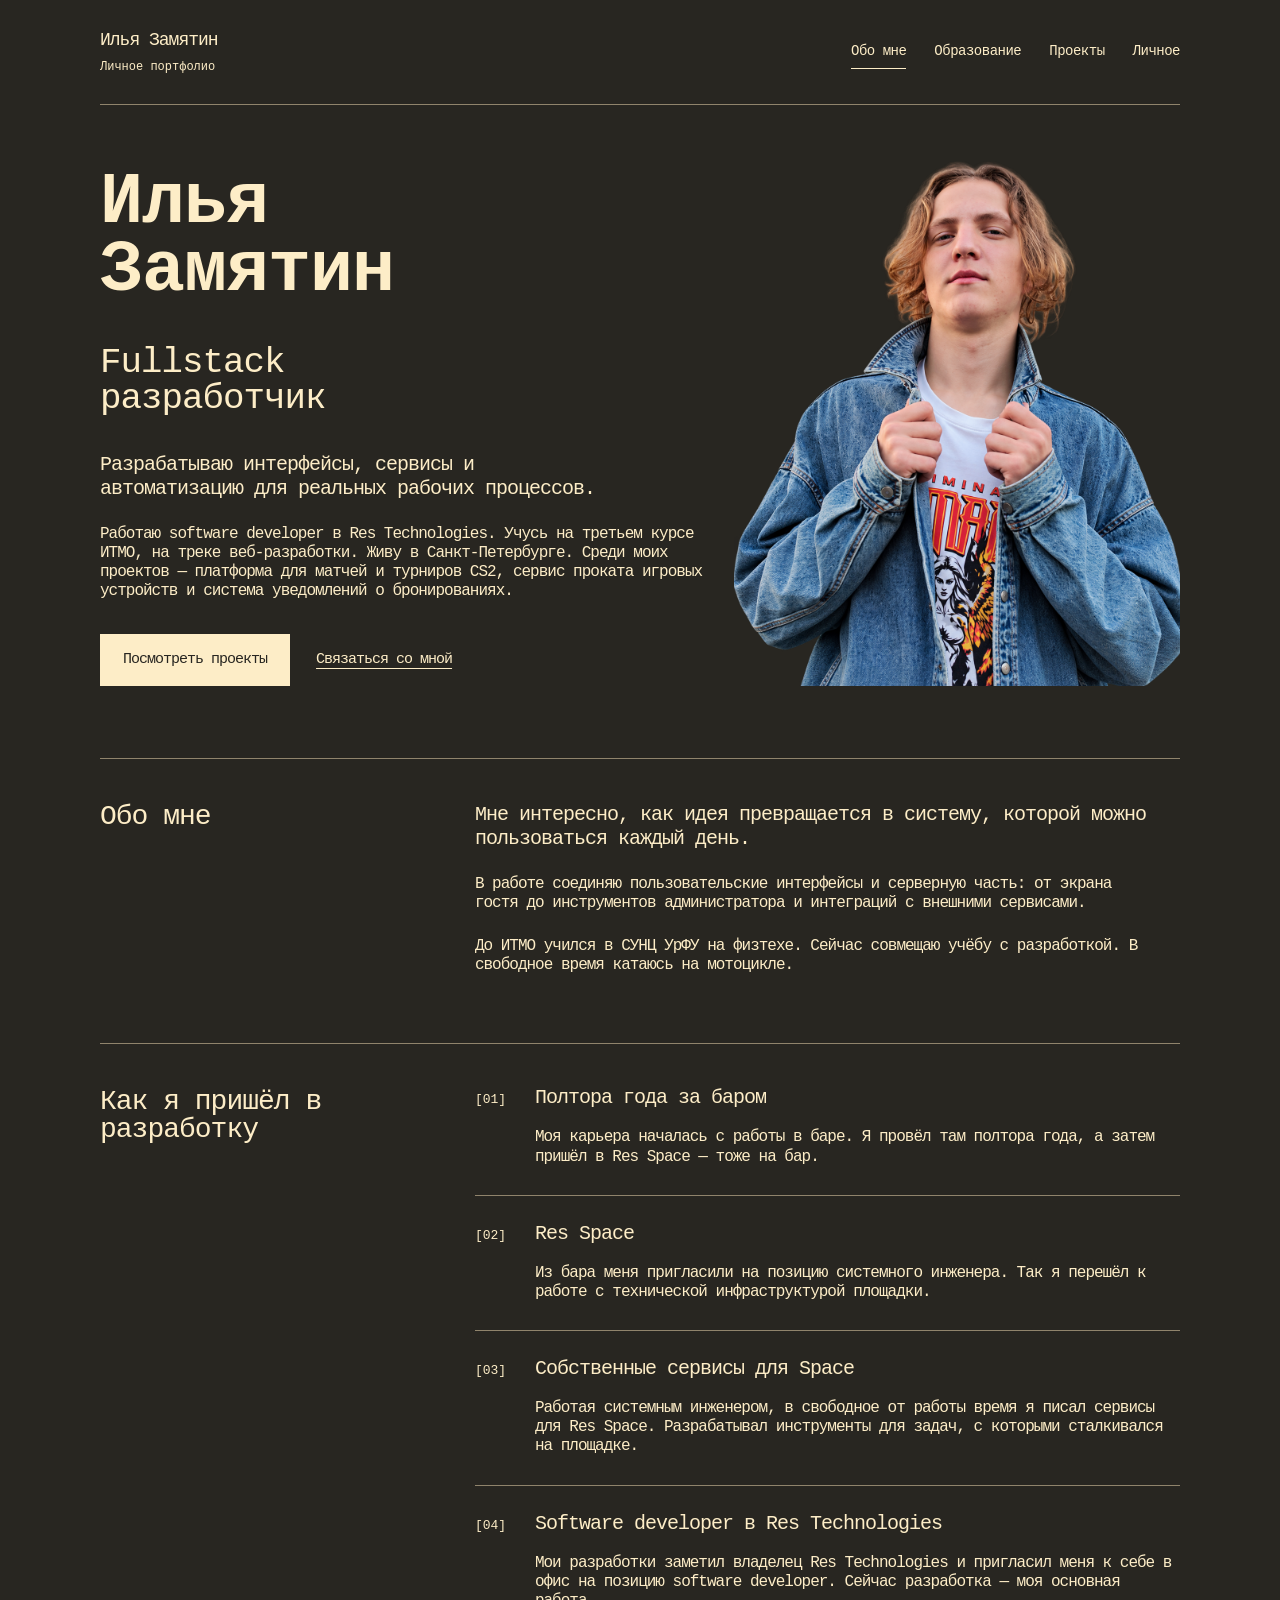
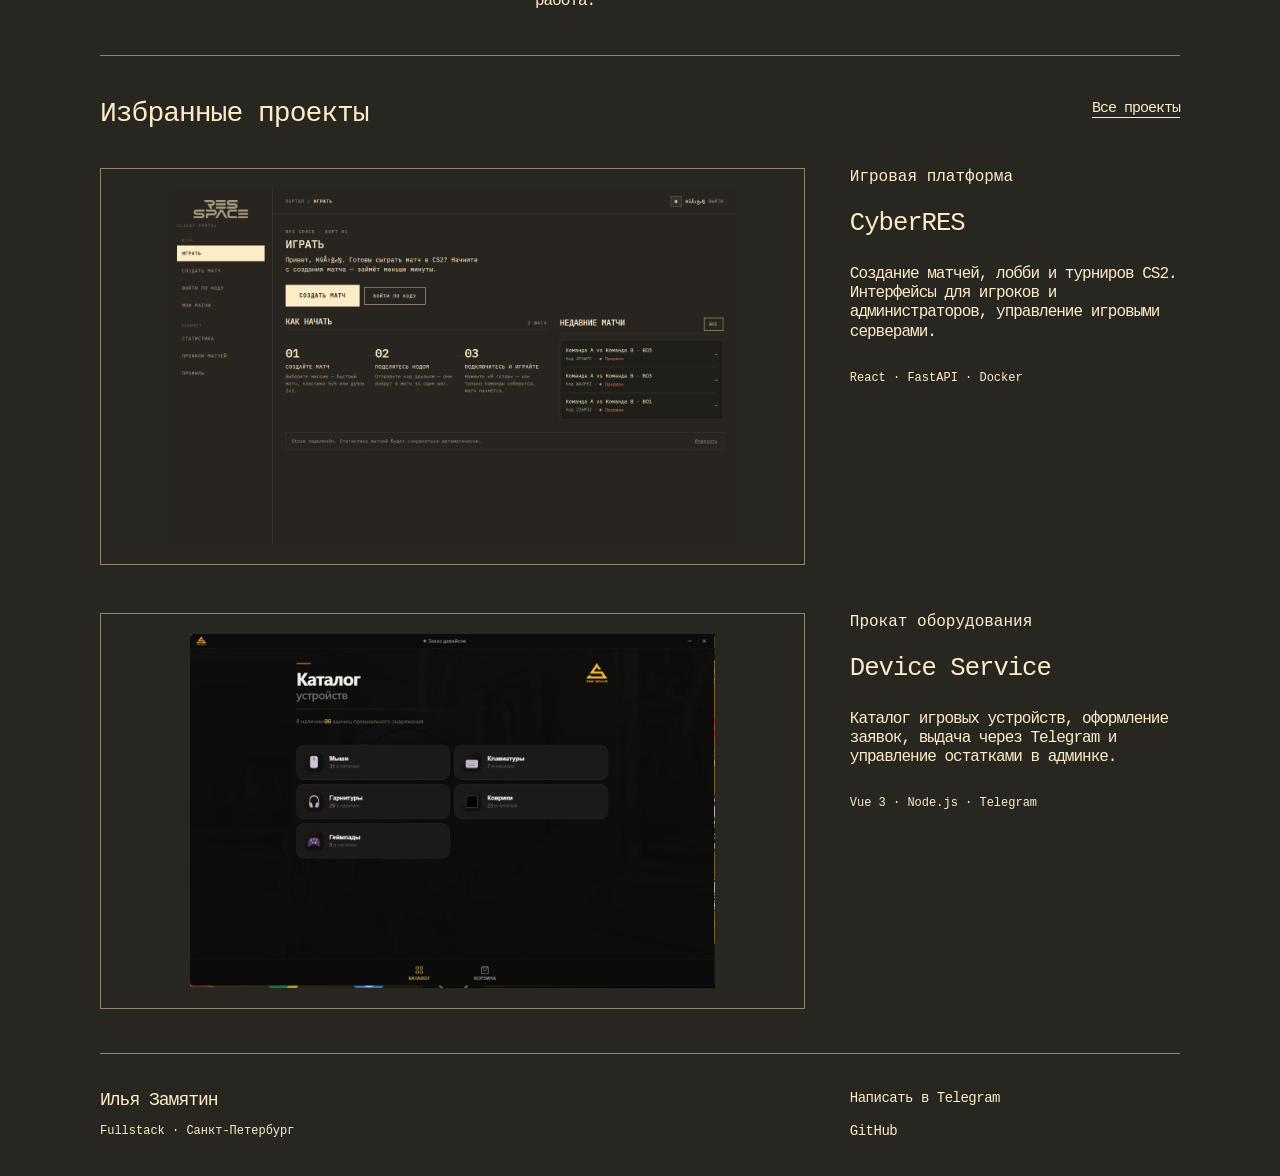
==== commit 977e484c: "Обновить личное портфолио" ====
--- a/index.html
+++ b/index.html
@@ -1,50 +1,17 @@
 <!doctype html>
 <html lang="ru">
-<head>
-  <meta charset="UTF-8" />
-  <meta name="viewport" content="width=device-width, initial-scale=1.0" />
-  <title>RES SPACE — реестр цифрового борта</title>
-  <meta name="description" content="Три рабочие системы Res Space: CyberRES, Device Service и Booking Notifier. Архитектура, инженерные решения и статус проектов." />
-  <link rel="stylesheet" href="css/style.css" />
-</head>
-  <body>
-  <a class="skip-link" href="#main-content">Перейти к содержимому</a>
-  <header class="topbar">
-    <div class="topbar-inner">
-      <a class="brand" href="index.html"><span class="brand-logo">RES SPACE</span><span class="brand-sub">Реестр цифрового борта</span></a>
-      <nav class="topnav"><a href="#registry">Реестр</a><a href="#eco">Система</a><a href="cyberres.html">CyberRES</a></nav>
-      <div class="top-contact"><a href="https://github.com/KvaiGoyn" target="_blank" rel="noreferrer">GitHub</a><a href="https://t.me/illidansimo" target="_blank" rel="noreferrer">Telegram</a></div>
-    </div>
-  </header>
-
-  <main id="main-content">
-    <section class="hero">
-      <div class="wrap">
-        <div class="hero-meta"><span>Досье / актуальная редакция</span><span>Один разработчик</span><span>Ред. 09.2026</span></div>
-        <div class="hero-identity"><strong>Замятин Илья</strong><span>Frontend / Fullstack разработчик</span><span>Санкт-Петербург</span></div>
-        <h1>Рабочие цифровые системы, на которых <mark>держится бизнес</mark></h1>
-        <p class="hero-lead">Не витрина концептов, а рабочие инструменты Res Space. Три системы закрывают игровой контур, прокат оборудования и поток бронирований.</p>
-        <div class="hero-actions"><a class="action-link" href="https://t.me/illidansimo" target="_blank" rel="noreferrer">Обсудить задачу <span>↗</span></a><a class="action-link" href="https://github.com/KvaiGoyn" target="_blank" rel="noreferrer">Открыть GitHub <span>↗</span></a></div>
-        <div class="hero-stats"><div><b>03</b><span>активных проекта</span></div><div><b>24/7</b><span>операционные процессы</span></div><div><b>01</b><span>единая площадка</span></div></div>
-      </div>
-    </section>
-
-    <section class="sec" id="registry">
-      <div class="wrap">
-        <div class="sec-head"><span class="tag">[ Реестр маршрутов ]</span><h2>Три системы в работе</h2><p>Каждый проект собран вокруг реального процесса клуба. Статус показывает, что действительно работает сейчас.</p></div>
-        <div class="registry registry-featured">
-          <article class="mcard mcard-feature reveal"><div class="mcard-top"><span class="mcard-code">МАРШРУТ [ 01 ]</span><span class="mcard-status live">В работе · флагман</span></div><h3>CyberRES</h3><div class="mcard-role">CS2 Control Plane для лобби и турниров</div><p>Платформа управляет жизненным циклом игровых серверов: от создания лобби и распределения команд до veto, запуска матча и live-счёта. Инфраструктура работает поверх Docker/Pterodactyl и MatchZy.</p><div class="mcard-specs"><div><div class="mcard-spec-num">P0</div><div class="mcard-spec-label">продукт</div></div><div><div class="mcard-spec-num">CS2</div><div class="mcard-spec-label">домен</div></div><div><div class="mcard-spec-num">LIVE</div><div class="mcard-spec-label">состояние</div></div></div><div class="mcard-stack"><span class="chip key">FastAPI</span><span class="chip">React</span><span class="chip">Docker</span><span class="chip">Pterodactyl</span><span class="chip">MatchZy</span></div><a class="mcard-open" href="cyberres.html">Открыть маршрут <span class="arr">→</span></a></article>
-          <article class="mcard reveal"><div class="mcard-top"><span class="mcard-code">МАРШРУТ [ 02 ]</span><span class="mcard-status live">В работе</span></div><h3>Device Service</h3><div class="mcard-role">Прокат игровых девайсов</div><p>Каталог, заявки, Telegram-бот инженера и админка работают как единая система. ПК и остатки управляются через API, события приходят по SSE, а данные синхронизируются со SmartShell.</p><div class="mcard-specs"><div><div class="mcard-spec-num">API</div><div class="mcard-spec-label">источник ПК</div></div><div><div class="mcard-spec-num">SSE</div><div class="mcard-spec-label">real-time</div></div><div><div class="mcard-spec-num">CRUD</div><div class="mcard-spec-label">runtime</div></div></div><div class="mcard-stack"><span class="chip key">Vue 3</span><span class="chip">Node.js</span><span class="chip">Electron</span><span class="chip">Telegram</span><span class="chip">SmartShell</span></div><a class="mcard-open" href="device-rental.html">Открыть маршрут <span class="arr">→</span></a></article>
-          <article class="mcard reveal"><div class="mcard-top"><span class="mcard-code">МАРШРУТ [ 03 ]</span><span class="mcard-status live">В работе</span></div><h3>Booking Notifier</h3><div class="mcard-role">Сигнальный контур бронирований</div><p>Фоновый сервис следит за SmartShell, ловит новые брони и отмены и доставляет их команде в Telegram и Bitrix24. Состояние переживает перезапуски, события не дублируются.</p><div class="mcard-specs"><div><div class="mcard-spec-num">24/7</div><div class="mcard-spec-label">поллинг</div></div><div><div class="mcard-spec-num">03</div><div class="mcard-spec-label">интеграции</div></div><div><div class="mcard-spec-num">0</div><div class="mcard-spec-label">дублей</div></div></div><div class="mcard-stack"><span class="chip key">Python</span><span class="chip">GraphQL</span><span class="chip">Telegram</span><span class="chip">Bitrix24</span><span class="chip">Docker</span></div><a class="mcard-open" href="booking-notifier.html">Открыть маршрут <span class="arr">→</span></a></article>
-        </div>
-      </div>
-    </section>
-
-    <section class="sec" id="eco"><div class="wrap"><div class="sec-head"><span class="tag">[ Система ]</span><h2>Один борт, разные маршруты</h2><p>Проекты не изолированы: они обслуживают одну площадку и используют общие точки интеграции.</p></div><div class="eco"><div class="eco-cell reveal"><div class="n">[ ПЛОЩАДКА ]</div><h3>Res Space</h3><p>ПК-клуб, лаунж и бар в Санкт-Петербурге. Системы проектируются под смену, гостей и игровые события, а не под абстрактный сценарий.</p></div><div class="eco-cell reveal"><div class="n">[ ИСТОЧНИК ]</div><h3>SmartShell</h3><p>Биллинг связывает прокат и бронирования с реальным состоянием клуба: кто пришёл, где играет и какой ресурс доступен.</p></div><div class="eco-cell reveal"><div class="n">[ КОНТУР ]</div><h3>Telegram</h3><p>Операционная поверхность для команды: инженер выдаёт устройство, администратор получает бронь, система отправляет сигнал без отдельной панели.</p></div></div></div></section>
-
-    <section class="sec archive"><div class="wrap"><div class="sec-head"><span class="tag">[ Архив маршрутов ]</span><h2>Предыдущие итерации</h2><p>Сохранённые проекты и эксперименты. Они не входят в текущий операционный контур и не выдаются за активную разработку.</p></div><div class="archive-list"><a href="cs-manager.html"><span>CS Server Manager</span><small>заморожено · desktop-пульт</small><b>→</b></a><a href="reviews-bot.html"><span>Reviews Aggregator</span><small>заморожено · мониторинг отзывов</small><b>→</b></a></div></div></section>
-  </main>
-  <footer class="foot"><div class="wrap"><div class="foot-grid"><div class="foot-brand"><span class="brand-logo">RES SPACE</span><p>Портфолио Замятина Ильи: рабочие цифровые системы и автоматизация для бизнеса.</p></div><div class="foot-col"><h3>[ Актуальные маршруты ]</h3><a href="cyberres.html">01 · CyberRES</a><a href="device-rental.html">02 · Device Service</a><a href="booking-notifier.html">03 · Booking Notifier</a></div><div class="foot-col foot-contact"><h3>[ Связь ]</h3><a href="https://github.com/KvaiGoyn" target="_blank" rel="noreferrer">GitHub · KvaiGoyn</a><a href="https://t.me/illidansimo" target="_blank" rel="noreferrer">Telegram · @illidansimo</a><span>Санкт-Петербург</span></div></div></div></footer>
-  <script src="js/main.js"></script>
-</body>
-</html>
+<head><meta charset="UTF-8"><meta name="viewport" content="width=device-width, initial-scale=1"><title>Обо мне — Илья Замятин</title><meta name="description" content="Илья Замятин — Fullstack разработчик из Санкт-Петербурга. Биография, образование и профессиональные проекты."><link rel="stylesheet" href="css/style.css"><link rel="stylesheet" href="css/personal.css"></head>
+<body class="personal-site"><a class="skip-link" href="#main-content">Перейти к содержимому</a><header class="personal-header"><div class="personal-header-inner"><a class="personal-name" href="index.html">Илья Замятин<span>Личное портфолио</span></a><nav aria-label="Основная навигация"><a href="index.html" aria-current="page">Обо мне</a><a href="education.html">Образование</a><a href="projects.html">Проекты</a><a href="personal.html">Личное</a></nav></div></header><main id="main-content" class="personal-main">
+<section class="personal-intro" aria-labelledby="intro-title"><div class="intro-copy"><h1 id="intro-title">Илья <br>Замятин</h1><p class="intro-role">Fullstack<br>разработчик</p><p class="intro-lead">Разрабатываю интерфейсы, сервисы и автоматизацию для реальных рабочих процессов.</p><p>Работаю software developer в Res Technologies. Учусь на третьем курсе ИТМО, на треке веб-разработки. Живу в Санкт-Петербурге. Среди моих проектов — платформа для матчей и турниров CS2, сервис проката игровых устройств и система уведомлений о бронированиях.</p><div class="personal-actions"><a class="personal-button" href="projects.html">Посмотреть проекты</a><a class="personal-text-link" href="https://t.me/illidansimo" target="_blank" rel="noreferrer">Связаться со мной</a></div></div><figure class="portrait"><img src="assets/profile-portrait.png" alt="Портрет Ильи Замятина в джинсовой куртке" width="1122" height="1402"></figure></section>
+<section class="personal-section about-section" aria-labelledby="bio-title"><div><h2 id="bio-title">Обо мне</h2><p class="section-lead">Мне интересно, как идея превращается в систему, которой можно пользоваться каждый день.</p><p>В работе соединяю пользовательские интерфейсы и серверную часть: от экрана гостя до инструментов администратора и интеграций с внешними сервисами.</p><p>До ИТМО учился в СУНЦ УрФУ на физтехе. Сейчас совмещаю учёбу с разработкой. В свободное время катаюсь на мотоцикле.</p></div></section>
+<section class="personal-section career-section" aria-labelledby="career-title">
+  <h2 id="career-title">Как я пришёл в разработку</h2>
+  <ol class="career-history">
+    <li><article><h3>Полтора года за баром</h3><p>Моя карьера началась с работы в баре. Я провёл там полтора года, а затем пришёл в Res Space — тоже на бар.</p></article></li>
+    <li><article><h3>Res Space</h3><p>Из бара меня пригласили на позицию системного инженера. Так я перешёл к работе с технической инфраструктурой площадки.</p></article></li>
+    <li><article><h3>Собственные сервисы для Space</h3><p>Работая системным инженером, в свободное от работы время я писал сервисы для Res Space. Разрабатывал инструменты для задач, с которыми сталкивался на площадке.</p></article></li>
+    <li><article><h3>Software developer в Res Technologies</h3><p>Мои разработки заметил владелец Res Technologies и пригласил меня к себе в офис на позицию software developer. Сейчас разработка — моя основная работа.</p></article></li>
+  </ol>
+</section>
+<section class="personal-section" aria-labelledby="featured-title"><div class="section-heading"><h2 id="featured-title">Избранные проекты</h2><a class="personal-text-link" href="projects.html">Все проекты</a></div><div class="personal-cases"><article class="personal-case"><a class="case-image" href="cyberres.html" tabindex="-1" aria-hidden="true"><img src="assets/cyberres-dashboard.png" alt="" loading="lazy"></a><div class="case-copy"><p class="case-kind">Игровая платформа</p><h3><a href="cyberres.html">CyberRES</a></h3><p>Создание матчей, лобби и турниров CS2. Интерфейсы для игроков и администраторов, управление игровыми серверами.</p><p class="case-stack">React · FastAPI · Docker</p></div></article><article class="personal-case"><a class="case-image" href="device-rental.html" tabindex="-1" aria-hidden="true"><img src="assets/device-rental/01-catalog.jpg" alt="" loading="lazy"></a><div class="case-copy"><p class="case-kind">Прокат оборудования</p><h3><a href="device-rental.html">Device Service</a></h3><p>Каталог игровых устройств, оформление заявок, выдача через Telegram и управление остатками в админке.</p><p class="case-stack">Vue 3 · Node.js · Telegram</p></div></article></div></section>
+</main><footer class="personal-footer"><div class="personal-footer-inner"><div><a class="personal-name" href="index.html">Илья Замятин</a><p>Fullstack · Санкт-Петербург</p></div><address><a href="https://t.me/illidansimo" target="_blank" rel="noreferrer">Написать в Telegram</a><a href="https://github.com/KvaiGoyn" target="_blank" rel="noreferrer">GitHub</a></address></div></footer></body></html>
--- a/css/style.css
+++ b/css/style.css
@@ -76,6 +76,11 @@
 .brand-logo {
   font-size: 17px; font-weight: 700; color: var(--sand);
   letter-spacing: 0.14em;
+}
+.brand-logo img {
+  display: block;
+  width: 176px;
+  height: auto;
 }
 .brand-sub {
   font-size: 11px; color: var(--taupe);
@@ -496,6 +501,7 @@
 .foot { border-top: 1px solid var(--line); padding: 48px 0 40px; }
 .foot-grid { display: flex; justify-content: space-between; flex-wrap: wrap; gap: 28px; margin-bottom: 34px; }
 .foot-brand .brand-logo { font-size: 20px; }
+.foot-brand .brand-logo img { width: 220px; }
 .foot-brand p { font-size: 13px; color: var(--taupe); margin: 12px 0 0; max-width: 40ch; line-height: 1.6; }
 .foot-col h3 { font-size: 11px; color: var(--taupe); text-transform: uppercase; letter-spacing: 0.16em; margin: 0 0 14px; font-weight: 500; }
 .foot-col a, .foot-col span { display: block; font-size: 13px; color: var(--sand-dim); margin-bottom: 9px; }
@@ -523,6 +529,7 @@
   .topnav { gap: 16px; }
   .topnav a { font-size: 11px; letter-spacing: 0.08em; }
   .brand-sub { display: none; }
+  .brand-logo img { width: 148px; }
   .registry, .registry-featured, .challenges, .feats, .eco, .shots, .shots.three { grid-template-columns: 1fr; }
   .shot-wide { grid-column: auto; }
   .capacity-grid { grid-template-columns: 1fr 1fr; }
--- a/css/personal.css
+++ b/css/personal.css
@@ -0,0 +1,175 @@
+/* Res Space: original Figma PDF exports, section 3 (type) and 7 (digital grid).
+   Digital canvas: 3 columns / 6 rows. Outer margin = half the C counter;
+   column gutter = half the outer margin. SPACE width 481.708, C counter 67.328.
+   TT Commons Pro Mono is the specified face; its font files are not supplied. */
+.personal-site {
+ --ink: #282621; --sand: #FDEDC7; --taupe: #90846C;
+ --ink-2: var(--ink); --ink-3: var(--ink); --panel: var(--ink); --panel-2: var(--ink);
+ --sand-dim: var(--sand); --sand-mut: var(--taupe); --taupe-l: var(--taupe);
+ --line: var(--taupe); --line-2: var(--taupe);
+ --brand-margin: 6.9885%; --brand-gutter: 3.49425vw;
+ --mono: 'TT Commons Pro Mono', ui-monospace, 'Cascadia Code', monospace;
+ font-family: var(--mono); font-size: 16px; font-weight: 400;
+ line-height: 1.2; letter-spacing: -1px; color: var(--sand); background: var(--ink);
+}
+.personal-site::before { content: none; }
+.personal-site *, .personal-site *::before, .personal-site *::after { box-sizing: border-box; }
+.personal-site h1, .personal-site h2, .personal-site h3, .personal-site p { margin-top: 0; }
+.personal-site h1, .personal-site h2, .personal-site h3 { letter-spacing: -1px; line-height: 1; }
+.personal-site h1 { font-weight: 700; }
+.personal-site h2 { font-weight: 500; }
+.personal-site h3 { font-weight: 500; }
+.personal-site a { color: inherit; }
+.personal-site a:focus-visible { outline: 2px solid var(--sand); outline-offset: 6px; }
+.personal-site a:hover { text-decoration: underline; text-underline-offset: 5px; }
+.personal-header-inner, .personal-footer-inner, .personal-main, .case-page .wrap, .case-page .wrap-narrow {
+ width: calc(100% - 2 * var(--brand-margin)); max-width: 1080px; padding: 0; margin: 0 auto;
+}
+.personal-header-inner { display: grid; grid-template-columns: repeat(3,minmax(0,1fr)); gap: var(--brand-gutter); padding: 30px 0; border-bottom: 1px solid var(--taupe); align-items: center; }
+.personal-name { font-size: 18px; font-weight: 500; line-height: 1.2; }
+.personal-name span { display: block; font-size: 12px; line-height: 1.2; margin-top: 8px; letter-spacing: 0; }
+.personal-header nav { grid-column: 2 / 4; display: flex; flex-wrap: wrap; justify-content: flex-end; gap: 12px 28px; }
+.personal-header nav a { font-size: 14px; line-height: 1.2; letter-spacing: -.5px; padding: 8px 0; text-decoration: none; border-bottom: 1px solid transparent; }
+.personal-header nav a[aria-current="page"] { border-color: var(--sand); }
+.personal-site .personal-header nav a:hover { text-decoration: none; color: var(--sand); }
+.personal-intro { position: relative; display: grid; grid-template-columns: repeat(3,minmax(0,1fr)); grid-template-rows: repeat(6, auto); column-gap: var(--brand-gutter); padding: 64px 0 72px; }
+.intro-copy { display: contents; }
+.personal-intro h1 { grid-column: 1 / 3; grid-row: 1 / 3; font-size: clamp(40px,5.6vw,80px); line-height: .95; margin: 0 0 40px; }
+.intro-role { grid-column: 1 / 3; grid-row: 3; font-size: clamp(20px,2.8vw,40px); line-height: 1; font-weight: 500; margin: 0 0 36px; }
+.intro-lead { grid-column: 1 / 3; grid-row: 4; font-size: 20px; line-height: 1.2; max-width: 42ch; margin: 0 0 24px; }
+.intro-copy > p:not(.intro-role):not(.intro-lead) { grid-column: 1 / 3; grid-row: 5; max-width: 65ch; margin: 0; }
+.personal-actions { grid-column: 1 / 3; grid-row: 6; display: flex; flex-wrap: wrap; gap: 18px 26px; align-items: center; margin-top: 32px; }
+.personal-button { display: inline-block; padding: 16px 22px; background: var(--sand); color: var(--ink) !important; border: 1px solid var(--sand); font-size: 15px; font-weight: 500; line-height: 1.2; }
+.personal-button:hover { background: var(--ink); color: var(--sand) !important; text-decoration: none !important; }
+.personal-text-link { font-size: 15px; text-decoration: underline; text-underline-offset: 5px; }
+.portrait { position: absolute; right: 0; bottom: 72px; width: calc((100% - 2 * var(--brand-gutter)) / 3); min-width: 0; margin: 0; display: flex; flex-direction: column; }
+.portrait > img { display: block; width: 135%; max-width: none; height: auto; aspect-ratio: 4 / 5; object-fit: contain; margin-left: -35%; }
+.portrait figcaption { display: block; font-size: 12px; line-height: 1.2; padding: 14px 0 0; border: none; letter-spacing: 0; }
+.personal-section { padding: 44px 0; border-top: 1px solid var(--taupe); }
+.personal-section h2, .education-entry h2, .personal-note h2 { font-size: 28px; margin-bottom: 26px; }
+.personal-section p { max-width: 70ch; }
+.about-section > div { display: grid; grid-template-columns: repeat(3,minmax(0,1fr)); column-gap: var(--brand-gutter); }
+.about-section h2 { grid-column: 1; grid-row: 1 / 4; }
+.about-section p { grid-column: 2 / 4; margin-bottom: 24px; }
+.about-section .section-lead { font-size: 20px; line-height: 1.2; }
+.career-section { display: grid; grid-template-columns: repeat(3,minmax(0,1fr)); gap: var(--brand-gutter); }
+.career-section > h2 { grid-column: 1; }
+.career-history { grid-column: 2 / 4; list-style: none; padding: 0; margin: 0; counter-reset: career; }
+.career-history > li { counter-increment: career; display: grid; grid-template-columns: 40px 1fr; gap: 20px; padding: 28px 0; border-bottom: 1px solid var(--taupe); }
+.career-history > li:first-child { padding-top: 0; }
+.career-history > li:last-child { border-bottom: 0; padding-bottom: 0; }
+.career-history > li::before { content: '[' counter(career,decimal-leading-zero) ']'; font-size: 13px; letter-spacing: 0; padding-top: 4px; }
+.career-history h3 { font-size: 20px; margin-bottom: 20px; }
+.career-history p { margin-bottom: 0; }
+.section-heading { display: grid; grid-template-columns: repeat(3,minmax(0,1fr)); gap: var(--brand-gutter); align-items: start; margin-bottom: 40px; }
+.section-heading > h2, .section-heading > div { grid-column: 1 / 3; margin-bottom: 0; }
+.section-heading > .personal-text-link { grid-column: 3; justify-self: end; }
+.section-heading p { font-size: 18px; margin: 24px 0 0; }
+.personal-cases { display: grid; gap: 48px; }
+.personal-case { display: grid; grid-template-columns: repeat(3,minmax(0,1fr)); gap: var(--brand-gutter); align-items: start; }
+.case-image { grid-column: 1 / 3; display: flex; aspect-ratio: 16 / 9; align-items: center; justify-content: center; border: 1px solid var(--taupe); padding: 20px; overflow: hidden; }
+.case-image img { display: block; width: 100%; height: 100%; object-fit: contain; }
+.case-copy { grid-column: 3; }
+.case-kind { font-size: 12px; line-height: 1.2; letter-spacing: 0; margin-bottom: 24px; }
+.case-copy h3 { font-size: clamp(21px,2vw,28px); margin-bottom: 28px; overflow-wrap: anywhere; }
+.case-copy > p { font-size: 16px; line-height: 1.2; }
+.case-copy .case-stack { font-size: 12px; line-height: 1.4; letter-spacing: 0; margin-top: 28px; }
+.personal-page-heading { padding: 64px 0; display: grid; grid-template-columns: repeat(3,minmax(0,1fr)); gap: 40px var(--brand-gutter); }
+.personal-page-heading h1 { grid-column: 1 / 4; font-size: clamp(36px,4.2vw,60px); margin: 0; }
+.personal-page-heading > p { grid-column: 1 / 3; max-width: 55ch; font-size: 20px; line-height: 1.2; margin: 0; }
+.first-section { padding-top: 40px; }
+.education-entry { display: grid; grid-template-columns: repeat(3,minmax(0,1fr)); gap: var(--brand-gutter); padding: 42px 0; border-top: 1px solid var(--taupe); }
+.education-category { font-size: 14px; letter-spacing: 0; }
+.education-entry > div:last-child { grid-column: 2 / 4; }
+.education-entry h2 { margin-bottom: 28px; }
+.education-detail { font-size: 20px; }
+.education-entry p { max-width: 65ch; }
+.study-topics { display: grid; gap: 32px; margin: 36px 0 0; }
+.study-topics h3 { font-size: 20px; margin-bottom: 20px; }
+.study-topics p { margin: 0; }
+.personal-note { width: calc((100% - 2 * var(--brand-gutter)) / 3 * 2 + var(--brand-gutter)); margin: 32px 0 64px auto; padding: 30px 0; border-top: 1px solid var(--taupe); }
+.client-logo { grid-column: 3; width: 100%; max-width: 240px; height: auto; justify-self: end; padding: 14px; }
+.personal-archive { display: grid; grid-template-columns: repeat(3,minmax(0,1fr)); gap: var(--brand-gutter); margin-top: 36px; }
+.personal-archive article { padding-top: 24px; border-top: 1px solid var(--taupe); }
+.personal-archive h3 { font-size: 20px; margin-bottom: 24px; }
+.personal-archive span { font-size: 12px; letter-spacing: 0; }
+.personal-interests { display: grid; grid-template-columns: repeat(3,minmax(0,1fr)); gap: var(--brand-gutter); }
+.personal-interests > div { grid-column: 1 / 3; }
+.personal-aside { grid-column: 3; padding: 0; }
+.personal-aside h2 { font-size: 20px; }
+.personal-aside p { font-size: 16px; }
+.interest-entry { padding: 12px 0 28px; }
+.interest-entry h3 { font-size: 20px; margin-bottom: 24px; }
+.personal-site address { font-style: normal; display: flex; flex-direction: column; gap: 16px; }
+.personal-footer-inner { display: grid; grid-template-columns: repeat(3,minmax(0,1fr)); gap: var(--brand-gutter); padding: 36px 0; border-top: 1px solid var(--taupe); }
+.personal-footer-inner > div { grid-column: 1 / 3; }
+.personal-footer p { font-size: 12px; line-height: 1.2; letter-spacing: 0; margin: 12px 0 0; }
+.personal-footer address { font-size: 14px; letter-spacing: -.5px; }
+/* Existing case studies inherit the same palette and typography. */
+.case-page .reveal { opacity: 1; transform: none; }
+.case-page .phero { padding-top: 60px; }
+.case-page .tag, .case-page .chip { letter-spacing: 0; }
+.case-page .phero h1 { font-size: clamp(32px,4.2vw,56px); line-height: 1; letter-spacing: -1px; overflow-wrap: anywhere; }
+.case-page .block-head h2 { font-size: 28px; line-height: 1; letter-spacing: -1px; }
+.case-page .block-head p, .case-page .phero-desc { font-size: 18px; line-height: 1.2; }
+.case-page .mcard, .case-page .shot, .case-page .spec-cell { border-radius: 0; box-shadow: none; }
+
+@media (max-width: 900px) {
+ .personal-header-inner { align-items: start; }
+ .personal-header nav { gap: 12px 20px; }
+ .personal-intro { padding-top: 48px; }
+ .personal-intro h1 { font-size: clamp(36px,6vw,62px); }
+ .personal-intro .intro-role { font-size: 24px; }
+ .personal-section h2, .education-entry h2 { font-size: 24px; }
+ .career-history h3, .study-topics h3 { font-size: 19px; }
+}
+@media (max-width: 620px) {
+ .personal-site { font-size: 15px; }
+ .personal-header-inner { grid-template-columns: repeat(3,minmax(0,1fr)); row-gap: 20px; padding: 24px 0; }
+ .personal-name { font-size: 17px; }
+ .personal-header-inner > .personal-name { grid-column: 1 / 4; }
+ .personal-header nav { grid-column: 1 / 4; justify-content: flex-start; gap: 10px 18px; }
+ .personal-header nav a { font-size: 12px; }
+ .personal-intro { grid-template-rows: none; padding: 40px 0; }
+ .personal-intro h1 { grid-column: 1 / 4; grid-row: auto; font-size: clamp(32px,9vw,52px); margin-bottom: 28px; }
+ .personal-intro .intro-role { grid-column: 1 / 4; grid-row: auto; font-size: 21px; margin-bottom: 28px; }
+ .intro-lead { grid-column: 1 / 4; grid-row: auto; font-size: 18px; }
+ .intro-copy > p:not(.intro-role):not(.intro-lead) { grid-column: 1 / 4; grid-row: auto; }
+ .personal-actions { grid-column: 1 / 4; grid-row: auto; margin-top: 28px; }
+ .personal-button { font-size: 14px; padding: 14px 16px; }
+ .personal-text-link { font-size: 14px; }
+ .portrait { position: static; grid-column: 1 / 4; grid-row: auto; width: auto; margin: 36px 0 0; }
+ .portrait > img { width: 100%; max-width: 100%; margin-left: 0; }
+ .personal-section { padding: 32px 0; }
+ .about-section h2, .about-section p { grid-column: 1 / 4; grid-row: auto; }
+ .about-section .section-lead { font-size: 18px; }
+ .career-section > h2, .career-history { grid-column: 1 / 4; }
+ .career-history > li { grid-template-columns: 34px 1fr; gap: 10px; }
+ .career-history h3 { font-size: 18px; }
+ .section-heading { row-gap: 20px; margin-bottom: 32px; }
+ .section-heading > h2, .section-heading > div { grid-column: 1 / 4; }
+ .section-heading > .personal-text-link { grid-column: 1 / 4; justify-self: start; }
+ .case-image, .case-copy { grid-column: 1 / 4; }
+ .case-copy { padding-top: 20px; }
+ .case-kind { margin-bottom: 12px; }
+ .case-copy h3 { font-size: 23px; margin-bottom: 20px; }
+ .case-image { padding: 10px; }
+ .personal-page-heading { padding: 40px 0; row-gap: 28px; }
+ .personal-page-heading h1 { font-size: clamp(26px,7vw,38px); overflow-wrap: anywhere; }
+ .personal-page-heading > p { grid-column: 1 / 4; font-size: 18px; }
+ .education-entry { row-gap: 20px; padding: 32px 0; }
+ .education-entry > div, .education-entry > div:last-child { grid-column: 1 / 4; }
+ .education-detail { font-size: 18px; }
+ .personal-note { width: 100%; margin: 20px 0 40px; }
+ .client-logo { grid-column: 1; justify-self: start; padding: 8px; }
+ .personal-archive { row-gap: 28px; }
+ .personal-archive article { grid-column: 1 / 4; }
+ .personal-interests > div, .personal-aside { grid-column: 1 / 4; }
+ .personal-aside { border-top: 1px solid var(--taupe); padding-top: 28px; }
+ .personal-footer-inner { row-gap: 24px; }
+ .personal-footer-inner > div, .personal-footer address { grid-column: 1 / 4; }
+ .case-page .block-head h2 { font-size: 24px; }
+}
+@media (prefers-reduced-motion: reduce) { .personal-site * { scroll-behavior: auto; animation: none !important; transition: none !important; } }
+.case-page .shot-ph { background: var(--ink); }
+.case-page .live-dot, .case-page .live-match { box-shadow: none; }
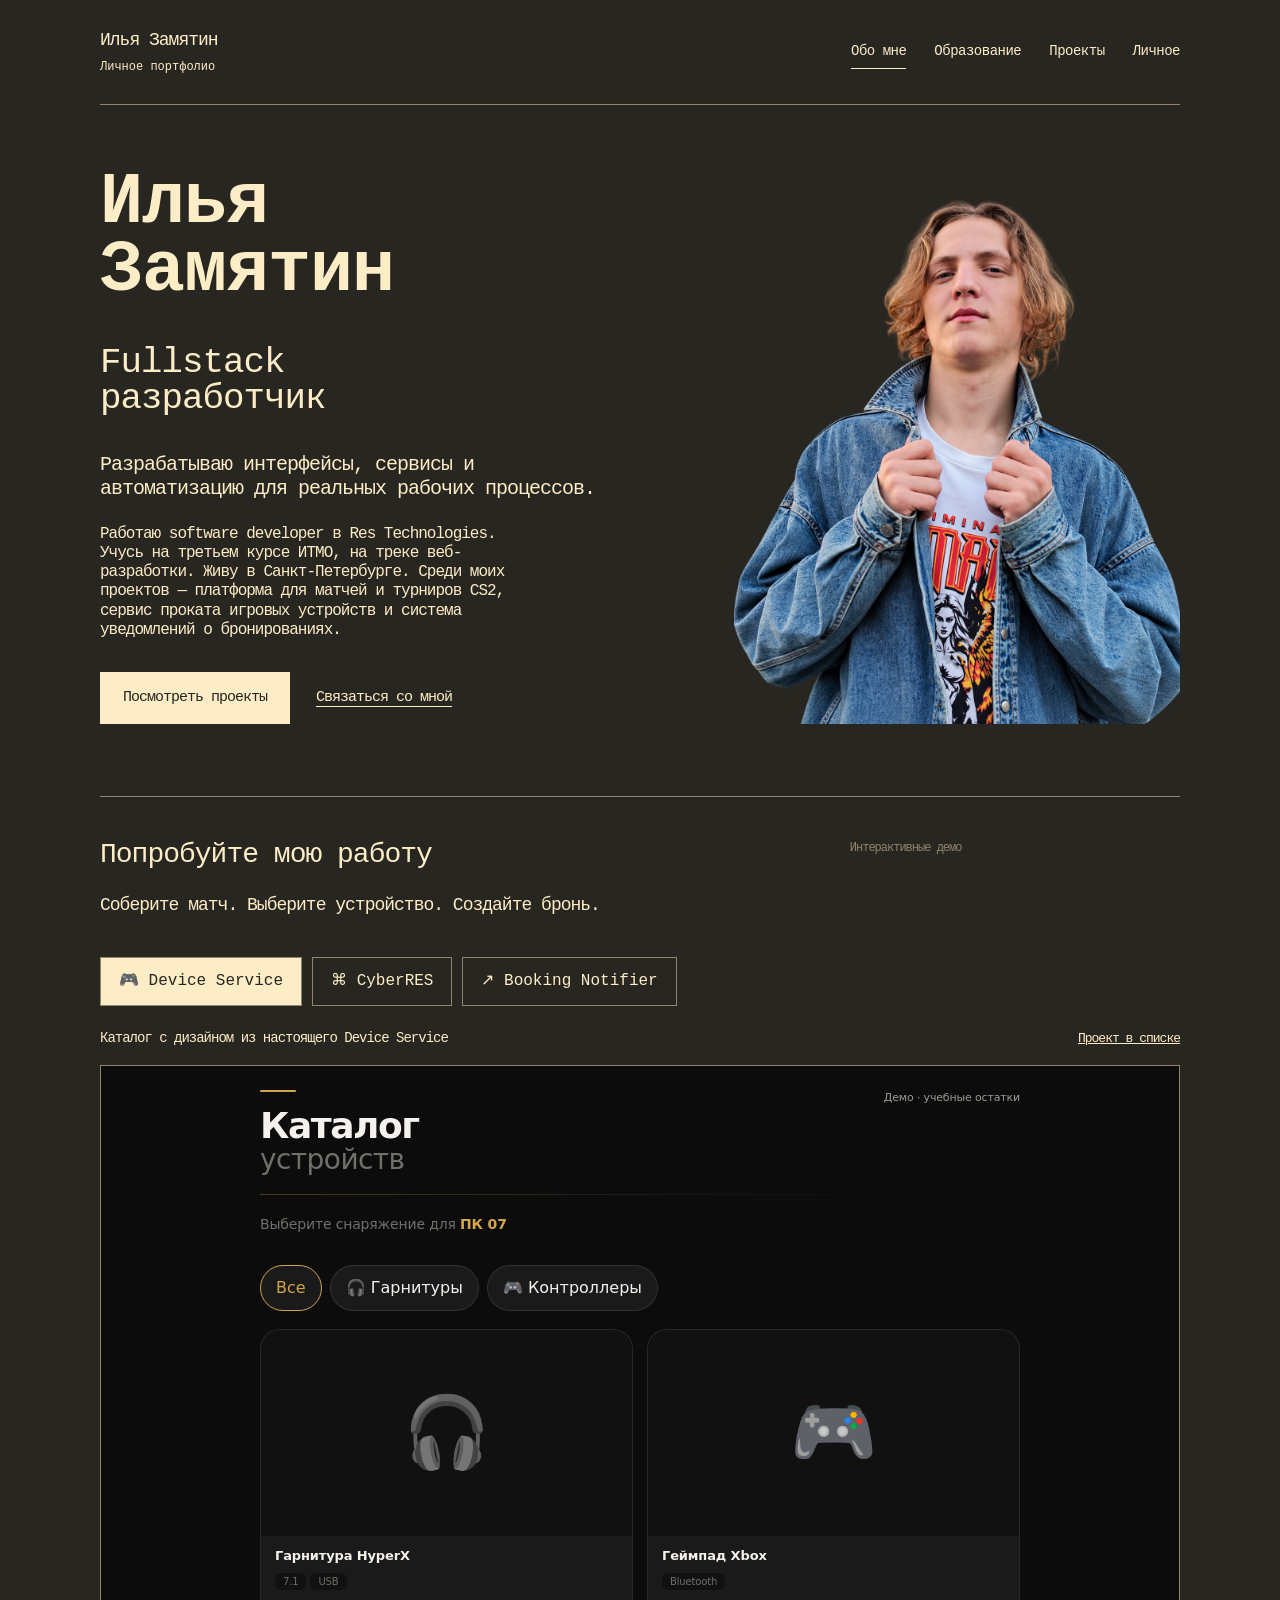
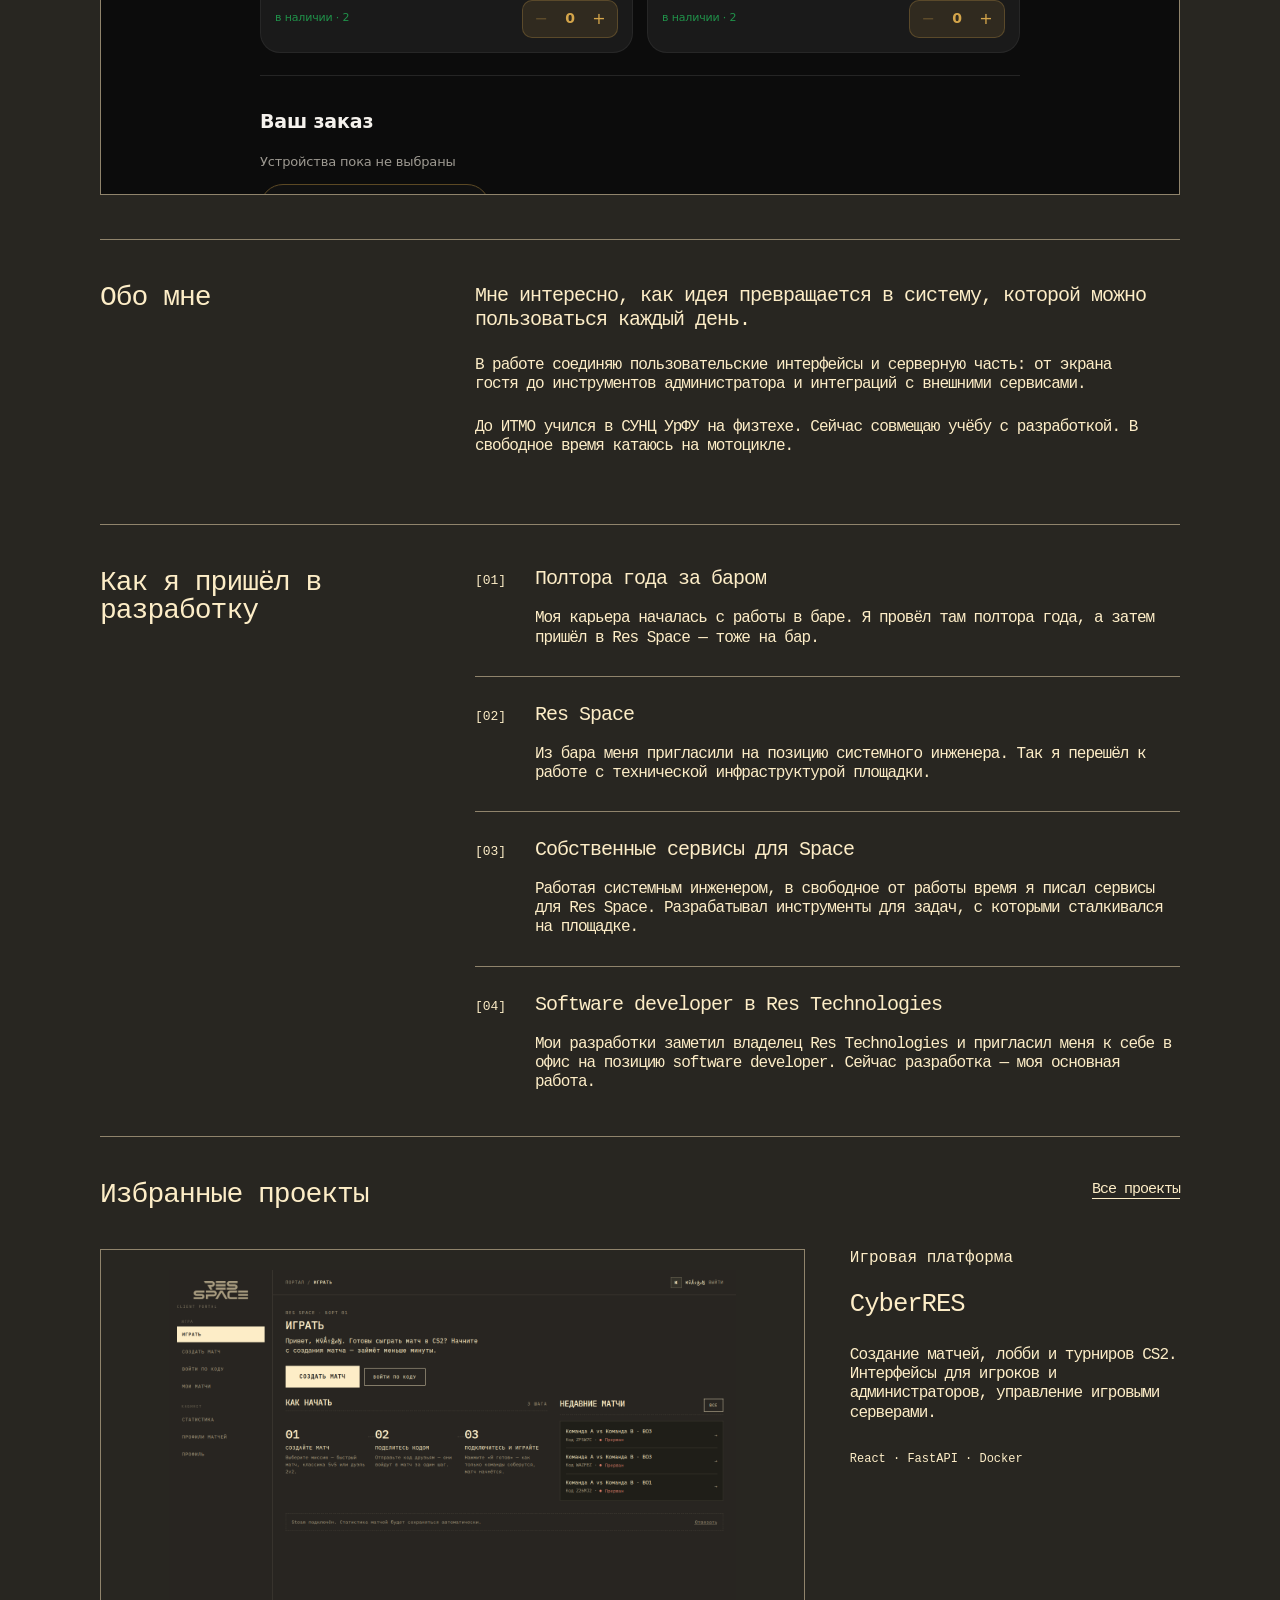
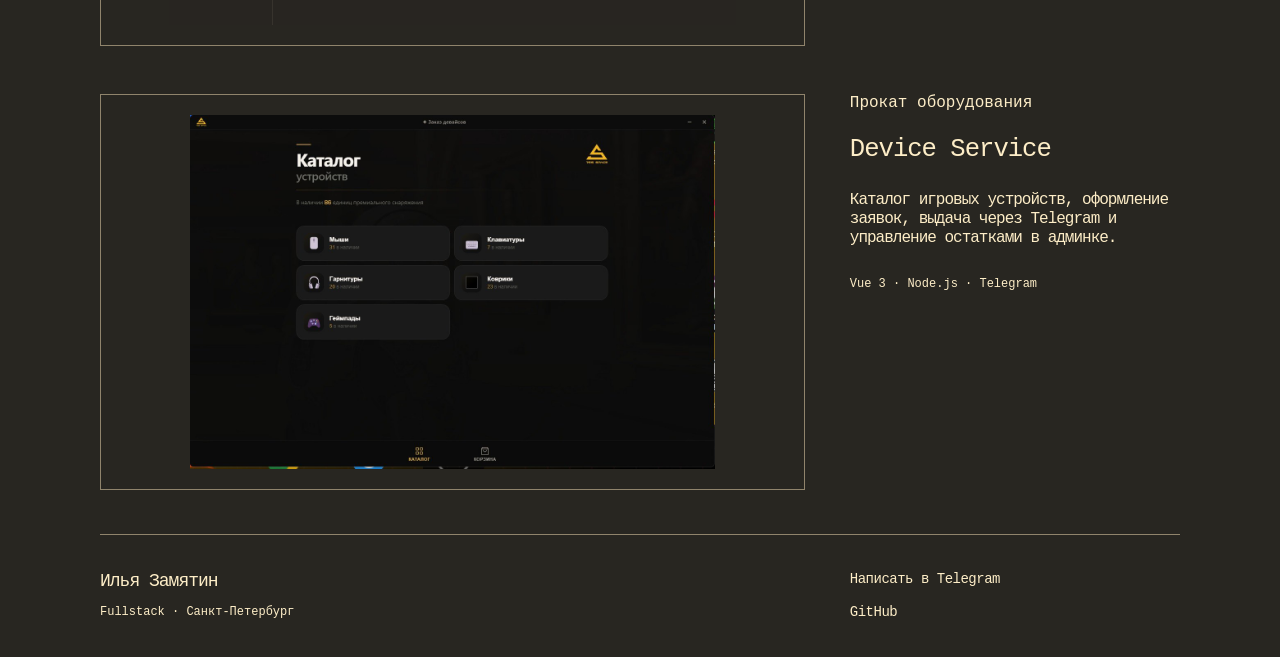
==== commit d8171a30: "Обновить интерактивное портфолио и удалить старые кейсы" ====
--- a/index.html
+++ b/index.html
@@ -1,8 +1,9 @@
 <!doctype html>
 <html lang="ru">
-<head><meta charset="UTF-8"><meta name="viewport" content="width=device-width, initial-scale=1"><title>Обо мне — Илья Замятин</title><meta name="description" content="Илья Замятин — Fullstack разработчик из Санкт-Петербурга. Биография, образование и профессиональные проекты."><link rel="stylesheet" href="css/style.css"><link rel="stylesheet" href="css/personal.css"></head>
+<head><meta charset="UTF-8"><meta name="viewport" content="width=device-width, initial-scale=1"><title>Обо мне — Илья Замятин</title><meta name="description" content="Илья Замятин — Fullstack разработчик из Санкт-Петербурга. Биография, образование и профессиональные проекты."><link rel="stylesheet" href="css/style.css"><link rel="stylesheet" href="css/personal.css"><link rel="stylesheet" href="css/workshop.css"></head>
 <body class="personal-site"><a class="skip-link" href="#main-content">Перейти к содержимому</a><header class="personal-header"><div class="personal-header-inner"><a class="personal-name" href="index.html">Илья Замятин<span>Личное портфолио</span></a><nav aria-label="Основная навигация"><a href="index.html" aria-current="page">Обо мне</a><a href="education.html">Образование</a><a href="projects.html">Проекты</a><a href="personal.html">Личное</a></nav></div></header><main id="main-content" class="personal-main">
 <section class="personal-intro" aria-labelledby="intro-title"><div class="intro-copy"><h1 id="intro-title">Илья <br>Замятин</h1><p class="intro-role">Fullstack<br>разработчик</p><p class="intro-lead">Разрабатываю интерфейсы, сервисы и автоматизацию для реальных рабочих процессов.</p><p>Работаю software developer в Res Technologies. Учусь на третьем курсе ИТМО, на треке веб-разработки. Живу в Санкт-Петербурге. Среди моих проектов — платформа для матчей и турниров CS2, сервис проката игровых устройств и система уведомлений о бронированиях.</p><div class="personal-actions"><a class="personal-button" href="projects.html">Посмотреть проекты</a><a class="personal-text-link" href="https://t.me/illidansimo" target="_blank" rel="noreferrer">Связаться со мной</a></div></div><figure class="portrait"><img src="assets/profile-portrait.png" alt="Портрет Ильи Замятина в джинсовой куртке" width="1122" height="1402"></figure></section>
+<section class="personal-section" data-workshop aria-label="Интерактивная мастерская"></section>
 <section class="personal-section about-section" aria-labelledby="bio-title"><div><h2 id="bio-title">Обо мне</h2><p class="section-lead">Мне интересно, как идея превращается в систему, которой можно пользоваться каждый день.</p><p>В работе соединяю пользовательские интерфейсы и серверную часть: от экрана гостя до инструментов администратора и интеграций с внешними сервисами.</p><p>До ИТМО учился в СУНЦ УрФУ на физтехе. Сейчас совмещаю учёбу с разработкой. В свободное время катаюсь на мотоцикле.</p></div></section>
 <section class="personal-section career-section" aria-labelledby="career-title">
   <h2 id="career-title">Как я пришёл в разработку</h2>
@@ -13,5 +14,5 @@
     <li><article><h3>Software developer в Res Technologies</h3><p>Мои разработки заметил владелец Res Technologies и пригласил меня к себе в офис на позицию software developer. Сейчас разработка — моя основная работа.</p></article></li>
   </ol>
 </section>
-<section class="personal-section" aria-labelledby="featured-title"><div class="section-heading"><h2 id="featured-title">Избранные проекты</h2><a class="personal-text-link" href="projects.html">Все проекты</a></div><div class="personal-cases"><article class="personal-case"><a class="case-image" href="cyberres.html" tabindex="-1" aria-hidden="true"><img src="assets/cyberres-dashboard.png" alt="" loading="lazy"></a><div class="case-copy"><p class="case-kind">Игровая платформа</p><h3><a href="cyberres.html">CyberRES</a></h3><p>Создание матчей, лобби и турниров CS2. Интерфейсы для игроков и администраторов, управление игровыми серверами.</p><p class="case-stack">React · FastAPI · Docker</p></div></article><article class="personal-case"><a class="case-image" href="device-rental.html" tabindex="-1" aria-hidden="true"><img src="assets/device-rental/01-catalog.jpg" alt="" loading="lazy"></a><div class="case-copy"><p class="case-kind">Прокат оборудования</p><h3><a href="device-rental.html">Device Service</a></h3><p>Каталог игровых устройств, оформление заявок, выдача через Telegram и управление остатками в админке.</p><p class="case-stack">Vue 3 · Node.js · Telegram</p></div></article></div></section>
-</main><footer class="personal-footer"><div class="personal-footer-inner"><div><a class="personal-name" href="index.html">Илья Замятин</a><p>Fullstack · Санкт-Петербург</p></div><address><a href="https://t.me/illidansimo" target="_blank" rel="noreferrer">Написать в Telegram</a><a href="https://github.com/KvaiGoyn" target="_blank" rel="noreferrer">GitHub</a></address></div></footer></body></html>
+<section class="personal-section" aria-labelledby="featured-title"><div class="section-heading"><h2 id="featured-title">Избранные проекты</h2><a class="personal-text-link" href="projects.html">Все проекты</a></div><div class="personal-cases"><article class="personal-case"><a class="case-image" href="projects.html#cyberres" tabindex="-1" aria-hidden="true"><img src="assets/cyberres-dashboard.png" alt="" loading="lazy"></a><div class="case-copy"><p class="case-kind">Игровая платформа</p><h3><a href="projects.html#cyberres">CyberRES</a></h3><p>Создание матчей, лобби и турниров CS2. Интерфейсы для игроков и администраторов, управление игровыми серверами.</p><p class="case-stack">React · FastAPI · Docker</p></div></article><article class="personal-case"><a class="case-image" href="projects.html#device-service" tabindex="-1" aria-hidden="true"><img src="assets/device-rental/01-catalog.jpg" alt="" loading="lazy"></a><div class="case-copy"><p class="case-kind">Прокат оборудования</p><h3><a href="projects.html#device-service">Device Service</a></h3><p>Каталог игровых устройств, оформление заявок, выдача через Telegram и управление остатками в админке.</p><p class="case-stack">Vue 3 · Node.js · Telegram</p></div></article></div></section>
+</main><footer class="personal-footer"><div class="personal-footer-inner"><div><a class="personal-name" href="index.html">Илья Замятин</a><p>Fullstack · Санкт-Петербург</p></div><address><a href="https://t.me/illidansimo" target="_blank" rel="noreferrer">Написать в Telegram</a><a href="https://github.com/KvaiGoyn" target="_blank" rel="noreferrer">GitHub</a></address></div></footer><script src="js/workshop.js"></script></body></html>
--- a/css/workshop.css
+++ b/css/workshop.css
@@ -0,0 +1,53 @@
+.workshop-tabs{display:flex;flex-wrap:wrap;gap:10px;margin-bottom:24px}.workshop-tabs button,.scene-action{font:inherit;color:var(--sand);background:transparent;border:1px solid var(--taupe);padding:14px 18px;cursor:pointer}.workshop-tabs button[aria-pressed=true],.scene-action:hover{background:var(--sand);color:var(--ink)}.workshop-tabs button:focus-visible,.scene-action:focus-visible,summary:focus-visible{outline:2px solid var(--sand);outline-offset:5px}.demo-label{font-size:12px;color:var(--taupe)}.scene-caption{display:flex;justify-content:space-between;gap:20px;align-items:baseline;margin-bottom:18px}.scene-caption p{font-size:14px;margin:0}.scene-caption a{white-space:nowrap;text-decoration:underline;font-size:13px}[data-workshop] iframe,.device-demo-frame{display:block;width:100%;height:730px;border:1px solid var(--taupe);background:#0c0c0c}[hidden]{display:none!important}.match-scene{display:grid;grid-template-columns:1fr 1fr 1fr;align-items:center;min-height:340px;padding:30px;background:#1b2027;border:1px solid #45586d;margin-bottom:20px;text-align:center}.team{display:grid;gap:25px}.players{font-size:clamp(16px,3vw,34px);color:#88a4c5;letter-spacing:5px}.team:last-child .players{color:#d1b173}.team>span,.match-center>span{font-size:13px}.match-center{display:grid;gap:25px}.match-center>strong{font-size:60px}.is-live{border-color:#91b88d}.is-live #match-status{color:#b5dbb0}.booking-scene{display:grid;grid-template-columns:1fr 80px 1fr;align-items:center;gap:15px;padding:32px;background:#211f1b}.booking-ticket{display:grid;gap:20px;padding:25px;border:1px solid var(--taupe)}.booking-ticket>strong{font-size:42px}.seat-map{font-size:34px;line-height:1.4;letter-spacing:8px;color:var(--taupe)}.seat-map b{color:var(--sand)}.is-booked .seat-map b{color:#91b88d}.event-arrow{font-size:40px;text-align:center}.message-preview{padding:24px;background:#243342;border-radius:16px;color:#e5ecf3;min-height:210px;line-height:1.5}.message-preview>span{font-size:12px;color:#a9bdcf}.message-preview strong{display:block;margin-top:24px}.message-preview small{font-size:12px}career-symbol{display:block;font-size:38px;margin-bottom:14px;letter-spacing:5px}.personal-intro .intro-copy>p:not(.intro-role):not(.intro-lead){max-width:48ch;padding-right:45px}.portrait{pointer-events:none}@media(max-width:700px){.scene-caption{display:block}.scene-caption a{display:inline-block;margin-top:12px}.workshop-tabs button{padding:12px;font-size:13px}.match-scene{padding:18px 8px;gap:8px;min-height:260px}.match-center>strong{font-size:34px}.players{letter-spacing:0;font-size:17px}.team>strong{font-size:14px}.booking-scene{grid-template-columns:1fr;padding:16px}.event-arrow{transform:rotate(90deg)}.personal-intro .intro-copy>p:not(.intro-role):not(.intro-lead){padding-right:0}.scene-action{width:100%}}@media(prefers-reduced-motion:reduce){*{scroll-behavior:auto!important}}
+/* BO1 veto: the demo pool is illustrative, not a live tournament pool. */
+.veto{border:1px solid #45586d;background:#1b2027;padding:24px}.veto-heading{display:flex;justify-content:space-between;gap:20px}.veto-heading h3{font-size:24px;margin:0 0 12px}.veto-heading p{font-size:13px;line-height:1.5;max-width:55ch}.veto-heading>span{white-space:nowrap;color:#a9bdcf}#veto-turn{color:#f1d697;font-size:17px;min-height:2.4em}.veto-maps{display:grid;grid-template-columns:repeat(4,minmax(0,1fr));gap:12px}.veto-map{position:relative;overflow:hidden;display:flex;flex-direction:column;align-items:stretch;text-align:left;gap:10px;padding:0 14px 14px;border:1px solid #62768b;background:#243342;color:#f5ecd8;cursor:pointer;font:inherit;min-width:0}.veto-map strong{font-size:19px}.map-state{font-size:11px;line-height:1.4}.map-art{height:82px;display:flex;align-items:flex-end;gap:8px;overflow:hidden;border-bottom:1px solid #ffffff30;background:var(--map-color,#526c7d);margin:0 -14px 4px;padding:15px 15px 0}.map-art i{display:block;background:#18212bb0;width:30%;height:70%;border-top:5px solid #ffffff30}.map-art i:nth-child(2){height:100%;width:40%}.map-art i:nth-child(3){height:45%}.map-0{--map-color:#92794e}.map-1{--map-color:#977160}.map-2{--map-color:#5b8198}.map-3{--map-color:#567467}.map-4{--map-color:#a58d60}.map-5{--map-color:#ad946d}.map-6{--map-color:#707f90}.veto-map:hover:not(:disabled){border-color:#fde5ac}.veto-map:focus-visible{outline:3px solid #fde5ac;outline-offset:3px}.veto-map.is-banned{opacity:.48;cursor:default}.is-banned strong{text-decoration:line-through}.is-banned .map-art{filter:grayscale(1)}.veto-map.is-picked{border:2px solid #b5dbb0;color:#b5dbb0;cursor:default}.veto-history{display:flex;flex-wrap:wrap;gap:12px;list-style:none;padding:0;margin:24px 0;font-size:12px}.veto-history li{display:flex;gap:8px;align-items:center}.veto-history span{border:1px solid #62768b;padding:4px 7px}.veto-actions{display:flex;gap:10px;flex-wrap:wrap}.veto-actions button{font-size:13px}.scene-action:disabled{opacity:.45;cursor:default;background:transparent;color:var(--sand)}#match-start:not(:disabled){background:var(--sand);color:var(--ink)}.team.is-turn{border-bottom:2px solid #f1d697;padding-bottom:18px}.match-scene{min-height:240px}@media(max-width:700px){.veto{padding:16px}.veto-maps{grid-template-columns:repeat(2,minmax(0,1fr));gap:10px}.veto-map strong{font-size:16px}.veto-heading h3{font-size:21px}.map-art{height:66px}.veto-actions button{min-height:44px}.veto-heading{gap:12px}}
+
+/* CyberRES scene follows the real portal UI: graphite panels, mono labels,
+   thin taupe rules, and sand only for the selected mission/map. */
+[data-panel="match"]{--cr-bg:#282621;--cr-deep:#211f1b;--cr-panel:#2f2c25;--cr-selected:#FDEDC7;--cr-muted:#90846C;--cr-line:rgba(253,237,199,.16);--cr-gold:#d4a54a;font-family:var(--mono);letter-spacing:-.4px}
+[data-panel="match"] .scene-caption p{color:var(--cr-muted);font-size:12px;letter-spacing:.08em;text-transform:uppercase}
+[data-panel="match"] .scene-caption a{font-size:12px;color:var(--sand)}
+[data-panel="match"] .match-scene{grid-template-columns:1fr minmax(140px,.65fr) 1fr;gap:16px;min-height:0;padding:20px;background:var(--cr-deep);border:1px solid var(--cr-line);margin:0}
+[data-panel="match"] .team{align-content:center;gap:12px;min-height:90px;padding:14px;border:1px solid var(--cr-line);background:var(--cr-bg);text-align:left}
+[data-panel="match"] .team strong{font-size:14px;font-weight:500;text-transform:uppercase;letter-spacing:.08em}
+[data-panel="match"] .players{font-size:18px;letter-spacing:5px;color:var(--cr-muted)}
+[data-panel="match"] .team:last-child .players{color:var(--cr-muted)}
+[data-panel="match"] .team>span{color:var(--cr-muted);font-size:11px}
+[data-panel="match"] .team.is-turn{border-color:var(--cr-gold);box-shadow:inset 2px 0 var(--cr-gold);padding-bottom:14px}
+[data-panel="match"] .match-center{gap:8px;padding:8px;text-align:center}
+[data-panel="match"] .match-center>span{font-size:10px;color:var(--cr-muted);text-transform:uppercase;letter-spacing:.08em}
+[data-panel="match"] .match-center>strong{font-size:30px;font-weight:500;color:var(--sand)}
+[data-panel="match"] #match-status{color:var(--cr-muted)}
+[data-panel="match"] .is-live #match-status{color:var(--cr-gold)}
+[data-panel="match"] .veto{margin-top:14px;padding:20px;background:var(--cr-panel);border:1px solid var(--cr-line)}
+[data-panel="match"] .veto-heading{align-items:start;padding-bottom:12px;border-bottom:1px dashed var(--cr-line)}
+[data-panel="match"] .veto-heading h3{font-size:17px;font-weight:500;text-transform:uppercase;letter-spacing:.06em;margin-bottom:7px}
+[data-panel="match"] .veto-heading p{font-size:11px;color:var(--cr-muted);margin:0}
+[data-panel="match"] .veto-heading>span{padding:5px 8px;border:1px solid var(--cr-line);font-size:11px;color:var(--cr-muted)}
+[data-panel="match"] #veto-turn{min-height:0;margin:14px 0;font-size:12px;color:var(--cr-gold)}
+[data-panel="match"] .veto-maps{grid-template-columns:repeat(2,minmax(0,1fr));gap:8px}
+[data-panel="match"] .veto-map{display:grid;grid-template-columns:58px 1fr auto;grid-template-rows:auto auto;align-items:center;gap:2px 12px;min-height:74px;padding:8px;border:1px solid var(--cr-line);background:var(--cr-deep);color:var(--sand);font-family:inherit;text-transform:none}
+[data-panel="match"] .map-art{grid-column:1;grid-row:1/3;width:58px;height:54px;margin:0;padding:8px 5px 0;gap:3px;border:1px solid var(--cr-line);background:var(--cr-panel)}
+[data-panel="match"] .map-art i{width:30%;height:68%;background:#90846C55;border-color:#90846C77}
+[data-panel="match"] .map-art i:nth-child(2){height:90%;width:38%}
+[data-panel="match"] .map-art i:nth-child(3){height:48%}
+[data-panel="match"] .veto-map strong{grid-column:2;grid-row:1;align-self:end;font-size:13px;font-weight:500}
+[data-panel="match"] .map-state{grid-column:2;grid-row:2;align-self:start;color:var(--cr-muted);font-size:9px;text-transform:uppercase;letter-spacing:.04em}
+[data-panel="match"] .veto-map:hover:not(:disabled){border-color:var(--cr-muted)}
+[data-panel="match"] .veto-map:focus-visible{outline:2px solid var(--sand);outline-offset:2px}
+[data-panel="match"] .veto-map.is-banned{opacity:.48}
+[data-panel="match"] .veto-map.is-banned .map-art{filter:grayscale(1)}
+[data-panel="match"] .veto-map.is-picked{border:1px solid var(--cr-selected);background:var(--cr-selected);color:var(--ink)}
+[data-panel="match"] .veto-map.is-picked .map-art{border-color:#28262140;background:#90846C33}
+[data-panel="match"] .veto-map.is-picked .map-art i{background:#28262145;border-color:#28262155}
+[data-panel="match"] .veto-map.is-picked .map-state{color:#605a4f}
+[data-panel="match"] .veto-history{gap:0;margin:14px 0;border-top:1px solid var(--cr-line)}
+[data-panel="match"] .veto-history li{width:100%;justify-content:space-between;padding:7px 2px;border-bottom:1px solid var(--cr-line);font-size:10px}
+[data-panel="match"] .veto-history span{min-width:28px;text-align:center;border:0;color:var(--cr-muted)}
+[data-panel="match"] .veto-history s{margin-right:auto;text-decoration:none;color:var(--sand)}
+[data-panel="match"] .veto-actions{display:grid;grid-template-columns:1fr 1fr;gap:8px}
+[data-panel="match"] .veto-actions button{min-height:40px;padding:9px 12px;border:1px solid var(--cr-line);color:var(--sand);font-size:10px;letter-spacing:.04em;text-transform:uppercase}
+[data-panel="match"] .veto-actions #match-start{grid-column:1/-1}
+[data-panel="match"] .veto-actions #match-start:not(:disabled){background:var(--cr-selected);border-color:var(--cr-selected);color:var(--ink)}
+[data-panel="match"] .veto-actions button:disabled{opacity:.42}
+@media(max-width:700px){[data-panel="match"] .match-scene{padding:10px;gap:6px;grid-template-columns:1fr .7fr 1fr}[data-panel="match"] .team{padding:9px;min-height:82px}[data-panel="match"] .team strong{font-size:11px}[data-panel="match"] .players{font-size:14px;letter-spacing:2px}[data-panel="match"] .match-center>strong{font-size:24px}[data-panel="match"] .veto{padding:14px}[data-panel="match"] .veto-maps{grid-template-columns:1fr}[data-panel="match"] .veto-map{min-height:66px;grid-template-columns:54px 1fr auto}[data-panel="match"] .map-art{width:54px;height:48px}}
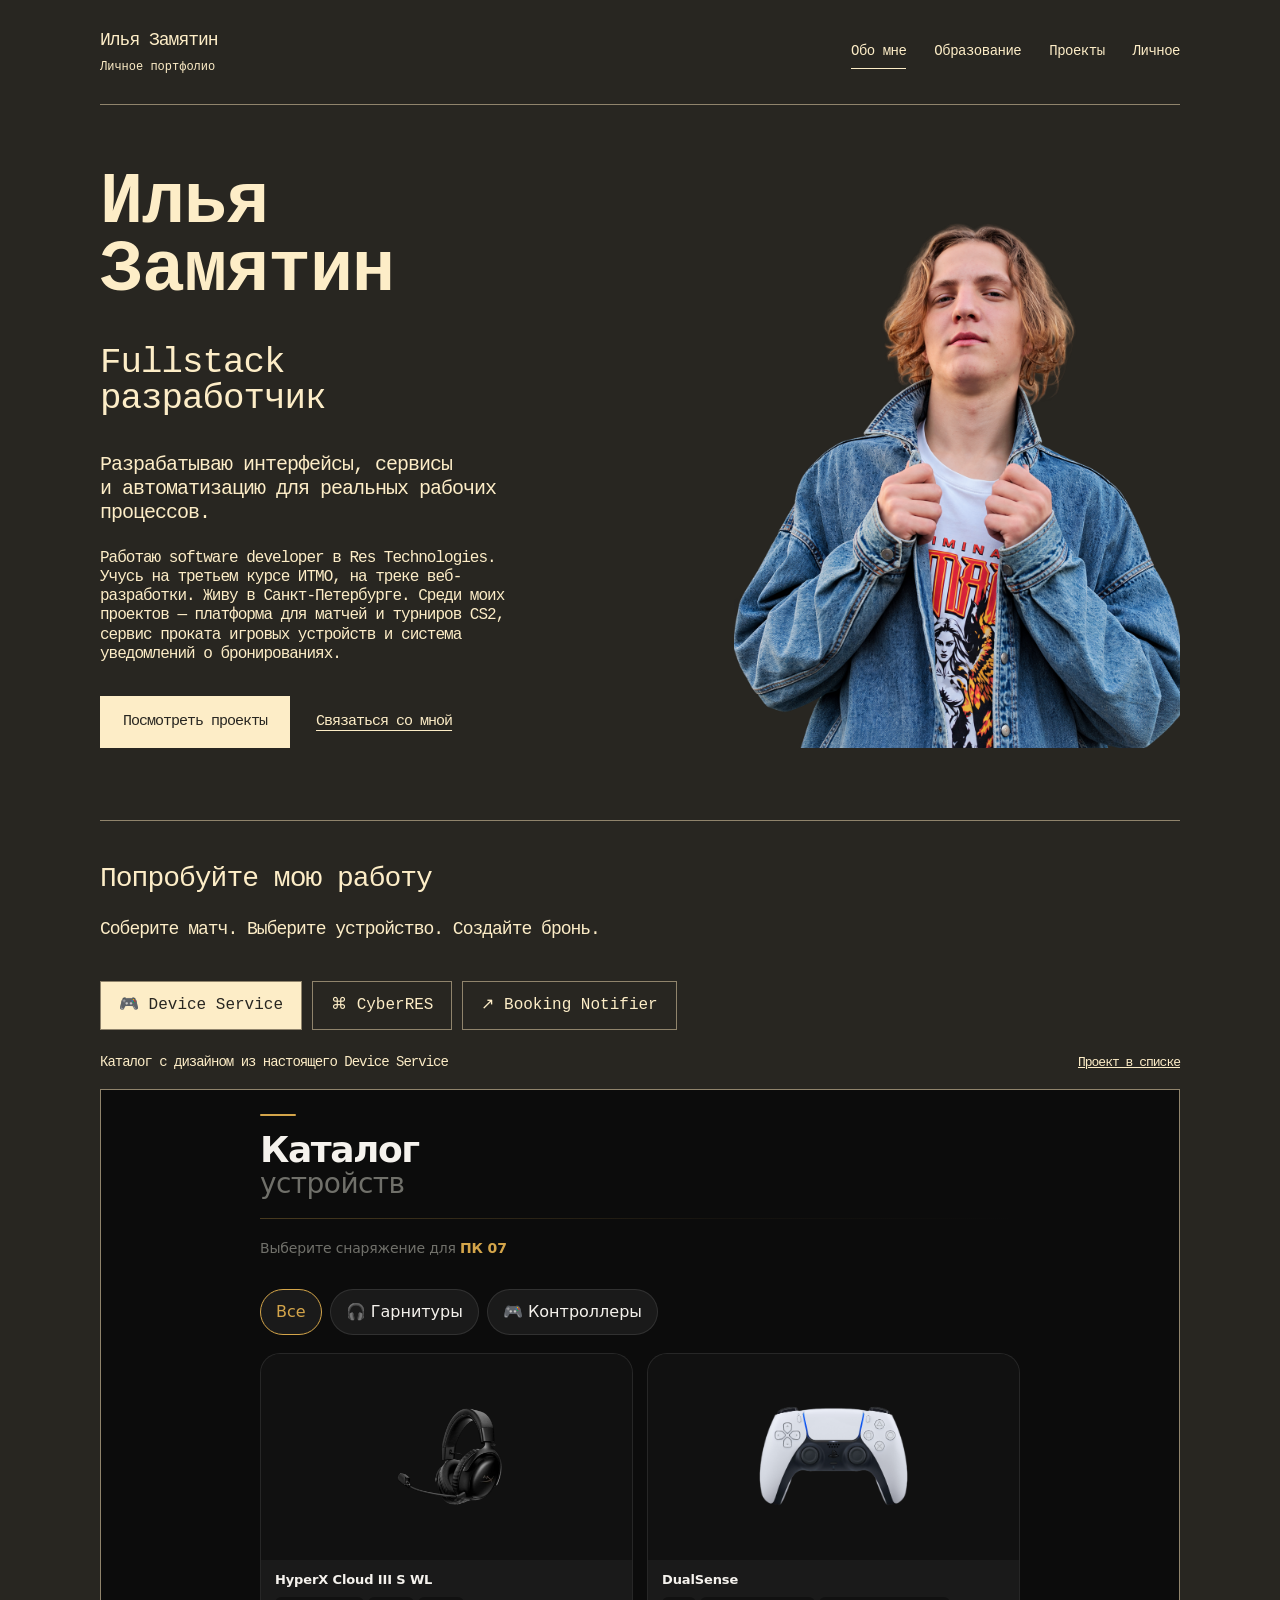
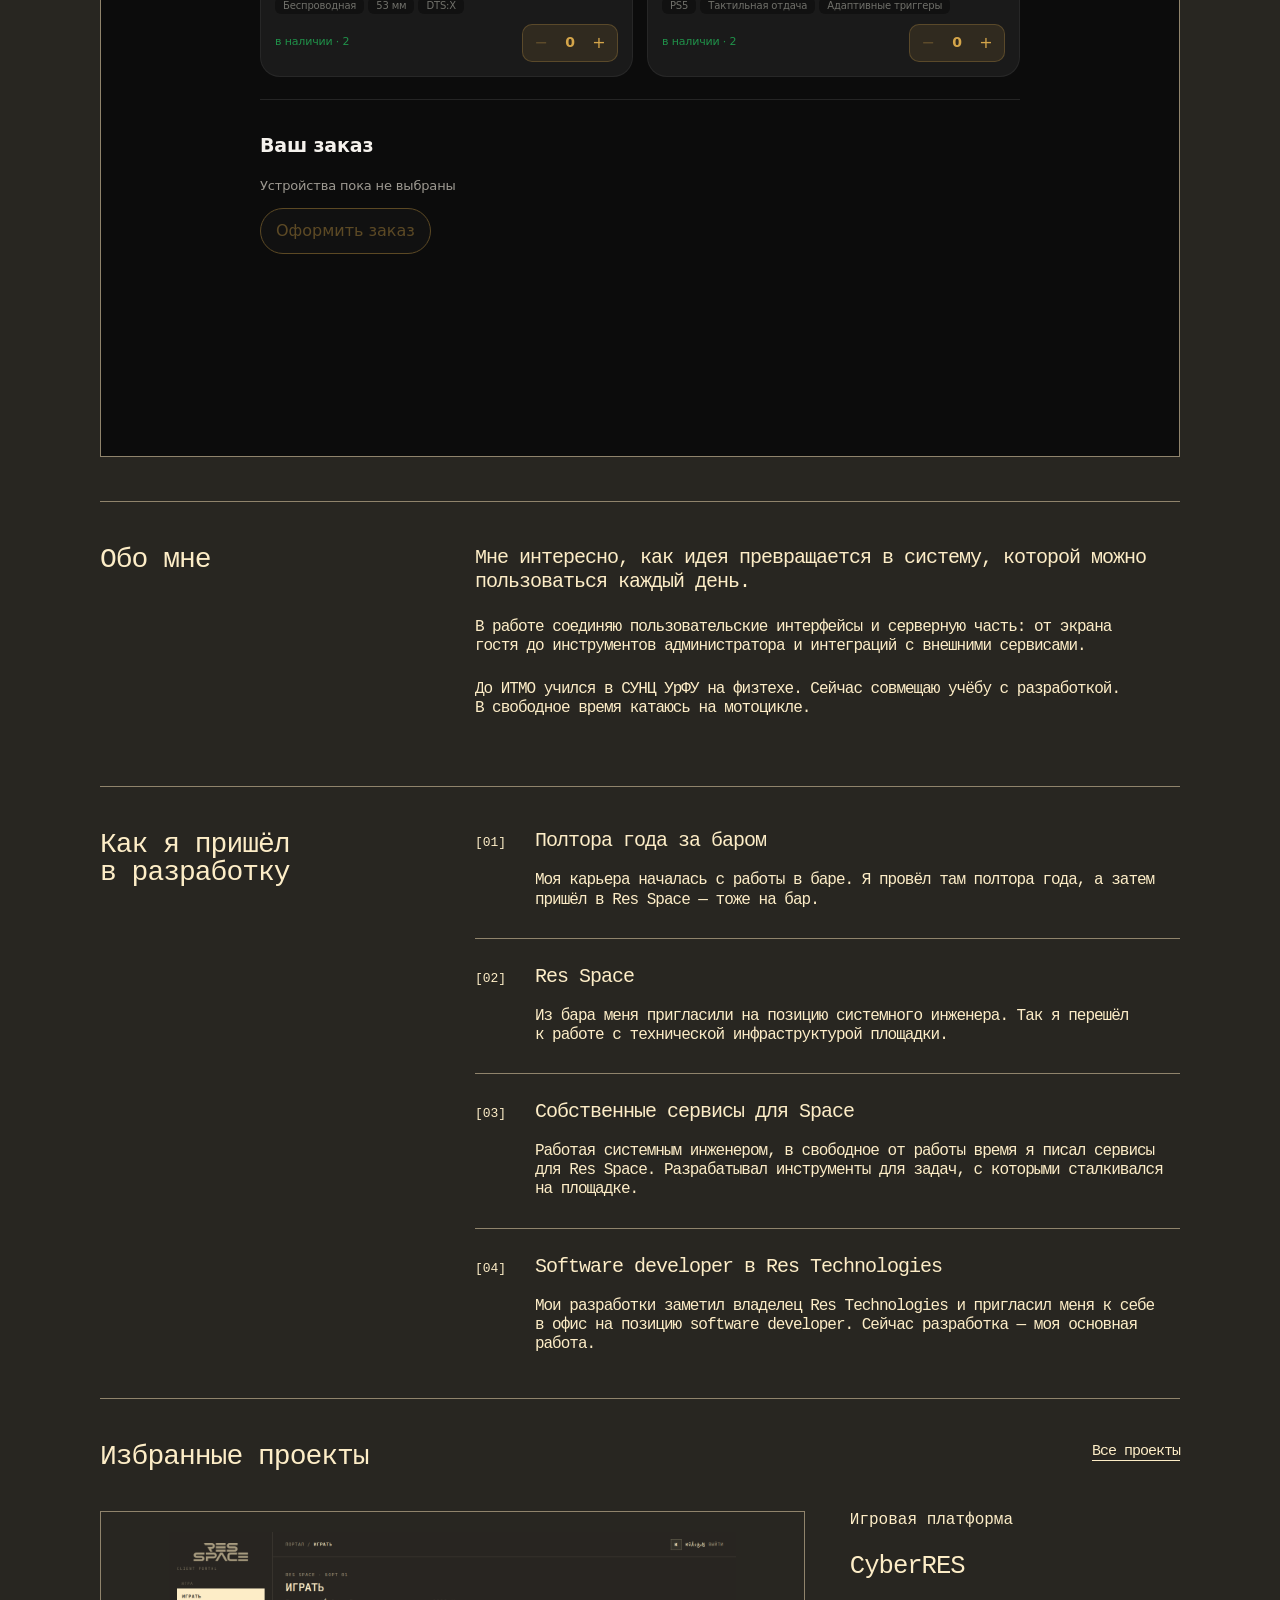
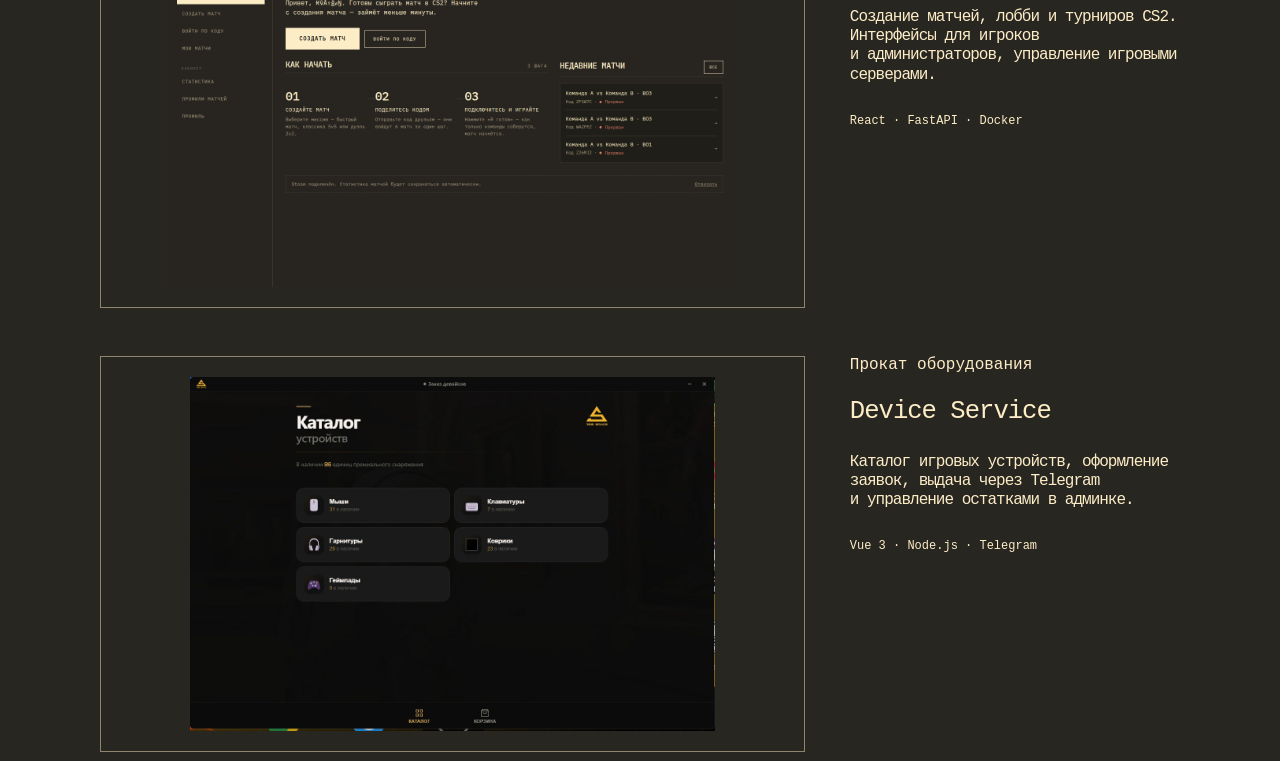
==== commit c5ecf90b: "Типографика текстов портфолио" ====
--- a/index.html
+++ b/index.html
@@ -1,18 +1,18 @@
 <!doctype html>
 <html lang="ru">
-<head><meta charset="UTF-8"><meta name="viewport" content="width=device-width, initial-scale=1"><title>Обо мне — Илья Замятин</title><meta name="description" content="Илья Замятин — Fullstack разработчик из Санкт-Петербурга. Биография, образование и профессиональные проекты."><link rel="stylesheet" href="css/style.css"><link rel="stylesheet" href="css/personal.css"><link rel="stylesheet" href="css/workshop.css"></head>
-<body class="personal-site"><a class="skip-link" href="#main-content">Перейти к содержимому</a><header class="personal-header"><div class="personal-header-inner"><a class="personal-name" href="index.html">Илья Замятин<span>Личное портфолио</span></a><nav aria-label="Основная навигация"><a href="index.html" aria-current="page">Обо мне</a><a href="education.html">Образование</a><a href="projects.html">Проекты</a><a href="personal.html">Личное</a></nav></div></header><main id="main-content" class="personal-main">
-<section class="personal-intro" aria-labelledby="intro-title"><div class="intro-copy"><h1 id="intro-title">Илья <br>Замятин</h1><p class="intro-role">Fullstack<br>разработчик</p><p class="intro-lead">Разрабатываю интерфейсы, сервисы и автоматизацию для реальных рабочих процессов.</p><p>Работаю software developer в Res Technologies. Учусь на третьем курсе ИТМО, на треке веб-разработки. Живу в Санкт-Петербурге. Среди моих проектов — платформа для матчей и турниров CS2, сервис проката игровых устройств и система уведомлений о бронированиях.</p><div class="personal-actions"><a class="personal-button" href="projects.html">Посмотреть проекты</a><a class="personal-text-link" href="https://t.me/illidansimo" target="_blank" rel="noreferrer">Связаться со мной</a></div></div><figure class="portrait"><img src="assets/profile-portrait.png" alt="Портрет Ильи Замятина в джинсовой куртке" width="1122" height="1402"></figure></section>
+<head><meta charset="UTF-8"><meta name="viewport" content="width=device-width, initial-scale=1"><title>Обо мне — Илья Замятин</title><meta name="description" content="Илья Замятин — Fullstack разработчик из Санкт-Петербурга. Биография, образование и профессиональные проекты."><link rel="stylesheet" href="css/style.css"><link rel="stylesheet" href="css/personal.css"><link rel="stylesheet" href="css/workshop.css"></head>
+<body class="personal-site"><a class="skip-link" href="#main-content">Перейти к содержимому</a><header class="personal-header"><div class="personal-header-inner"><a class="personal-name" href="index.html">Илья Замятин<span>Личное портфолио</span></a><nav aria-label="Основная навигация"><a href="index.html" aria-current="page">Обо мне</a><a href="education.html">Образование</a><a href="projects.html">Проекты</a><a href="personal.html">Личное</a></nav></div></header><main id="main-content" class="personal-main">
+<section class="personal-intro" aria-labelledby="intro-title"><div class="intro-copy"><h1 id="intro-title">Илья <br>Замятин</h1><p class="intro-role">Fullstack<br>разработчик</p><p class="intro-lead">Разрабатываю интерфейсы, сервисы и автоматизацию для реальных рабочих процессов.</p><p>Работаю software developer в Res Technologies. Учусь на третьем курсе ИТМО, на треке веб-разработки. Живу в Санкт-Петербурге. Среди моих проектов — платформа для матчей и турниров CS2, сервис проката игровых устройств и система уведомлений о бронированиях.</p><div class="personal-actions"><a class="personal-button" href="projects.html">Посмотреть проекты</a><a class="personal-text-link" href="https://t.me/illidansimo" target="_blank" rel="noreferrer">Связаться со мной</a></div></div><figure class="portrait"><img src="assets/profile-portrait.png" alt="Портрет Ильи Замятина в джинсовой куртке" width="1122" height="1402"></figure></section>
 <section class="personal-section" data-workshop aria-label="Интерактивная мастерская"></section>
-<section class="personal-section about-section" aria-labelledby="bio-title"><div><h2 id="bio-title">Обо мне</h2><p class="section-lead">Мне интересно, как идея превращается в систему, которой можно пользоваться каждый день.</p><p>В работе соединяю пользовательские интерфейсы и серверную часть: от экрана гостя до инструментов администратора и интеграций с внешними сервисами.</p><p>До ИТМО учился в СУНЦ УрФУ на физтехе. Сейчас совмещаю учёбу с разработкой. В свободное время катаюсь на мотоцикле.</p></div></section>
+<section class="personal-section about-section" aria-labelledby="bio-title"><div><h2 id="bio-title">Обо мне</h2><p class="section-lead">Мне интересно, как идея превращается в систему, которой можно пользоваться каждый день.</p><p>В работе соединяю пользовательские интерфейсы и серверную часть: от экрана гостя до инструментов администратора и интеграций с внешними сервисами.</p><p>До ИТМО учился в СУНЦ УрФУ на физтехе. Сейчас совмещаю учёбу с разработкой. В свободное время катаюсь на мотоцикле.</p></div></section>
 <section class="personal-section career-section" aria-labelledby="career-title">
-  <h2 id="career-title">Как я пришёл в разработку</h2>
+  <h2 id="career-title">Как я пришёл в разработку</h2>
   <ol class="career-history">
-    <li><article><h3>Полтора года за баром</h3><p>Моя карьера началась с работы в баре. Я провёл там полтора года, а затем пришёл в Res Space — тоже на бар.</p></article></li>
-    <li><article><h3>Res Space</h3><p>Из бара меня пригласили на позицию системного инженера. Так я перешёл к работе с технической инфраструктурой площадки.</p></article></li>
-    <li><article><h3>Собственные сервисы для Space</h3><p>Работая системным инженером, в свободное от работы время я писал сервисы для Res Space. Разрабатывал инструменты для задач, с которыми сталкивался на площадке.</p></article></li>
-    <li><article><h3>Software developer в Res Technologies</h3><p>Мои разработки заметил владелец Res Technologies и пригласил меня к себе в офис на позицию software developer. Сейчас разработка — моя основная работа.</p></article></li>
+    <li><article><h3>Полтора года за баром</h3><p>Моя карьера началась с работы в баре. Я провёл там полтора года, а затем пришёл в Res Space — тоже на бар.</p></article></li>
+    <li><article><h3>Res Space</h3><p>Из бара меня пригласили на позицию системного инженера. Так я перешёл к работе с технической инфраструктурой площадки.</p></article></li>
+    <li><article><h3>Собственные сервисы для Space</h3><p>Работая системным инженером, в свободное от работы время я писал сервисы для Res Space. Разрабатывал инструменты для задач, с которыми сталкивался на площадке.</p></article></li>
+    <li><article><h3>Software developer в Res Technologies</h3><p>Мои разработки заметил владелец Res Technologies и пригласил меня к себе в офис на позицию software developer. Сейчас разработка — моя основная работа.</p></article></li>
   </ol>
 </section>
-<section class="personal-section" aria-labelledby="featured-title"><div class="section-heading"><h2 id="featured-title">Избранные проекты</h2><a class="personal-text-link" href="projects.html">Все проекты</a></div><div class="personal-cases"><article class="personal-case"><a class="case-image" href="projects.html#cyberres" tabindex="-1" aria-hidden="true"><img src="assets/cyberres-dashboard.png" alt="" loading="lazy"></a><div class="case-copy"><p class="case-kind">Игровая платформа</p><h3><a href="projects.html#cyberres">CyberRES</a></h3><p>Создание матчей, лобби и турниров CS2. Интерфейсы для игроков и администраторов, управление игровыми серверами.</p><p class="case-stack">React · FastAPI · Docker</p></div></article><article class="personal-case"><a class="case-image" href="projects.html#device-service" tabindex="-1" aria-hidden="true"><img src="assets/device-rental/01-catalog.jpg" alt="" loading="lazy"></a><div class="case-copy"><p class="case-kind">Прокат оборудования</p><h3><a href="projects.html#device-service">Device Service</a></h3><p>Каталог игровых устройств, оформление заявок, выдача через Telegram и управление остатками в админке.</p><p class="case-stack">Vue 3 · Node.js · Telegram</p></div></article></div></section>
-</main><footer class="personal-footer"><div class="personal-footer-inner"><div><a class="personal-name" href="index.html">Илья Замятин</a><p>Fullstack · Санкт-Петербург</p></div><address><a href="https://t.me/illidansimo" target="_blank" rel="noreferrer">Написать в Telegram</a><a href="https://github.com/KvaiGoyn" target="_blank" rel="noreferrer">GitHub</a></address></div></footer><script src="js/workshop.js"></script></body></html>
+<section class="personal-section" aria-labelledby="featured-title"><div class="section-heading"><h2 id="featured-title">Избранные проекты</h2><a class="personal-text-link" href="projects.html">Все проекты</a></div><div class="personal-cases"><article class="personal-case"><a class="case-image" href="projects.html#cyberres" tabindex="-1" aria-hidden="true"><img src="assets/cyberres-dashboard.png" alt="" loading="lazy"></a><div class="case-copy"><p class="case-kind">Игровая платформа</p><h3><a href="projects.html#cyberres">CyberRES</a></h3><p>Создание матчей, лобби и турниров CS2. Интерфейсы для игроков и администраторов, управление игровыми серверами.</p><p class="case-stack">React · FastAPI · Docker</p></div></article><article class="personal-case"><a class="case-image" href="projects.html#device-service" tabindex="-1" aria-hidden="true"><img src="assets/device-rental/01-catalog.jpg" alt="" loading="lazy"></a><div class="case-copy"><p class="case-kind">Прокат оборудования</p><h3><a href="projects.html#device-service">Device Service</a></h3><p>Каталог игровых устройств, оформление заявок, выдача через Telegram и управление остатками в админке.</p><p class="case-stack">Vue 3 · Node.js · Telegram</p></div></article></div></section>
+</main><footer class="personal-footer"><div class="personal-footer-inner"><div><a class="personal-name" href="index.html">Илья Замятин</a><p>Fullstack · Санкт-Петербург</p></div><address><a href="https://t.me/illidansimo" target="_blank" rel="noreferrer">Написать в Telegram</a><a href="https://github.com/KvaiGoyn" target="_blank" rel="noreferrer">GitHub</a></address></div></footer><script src="js/workshop.js"></script></body></html>
--- a/css/personal.css
+++ b/css/personal.css
@@ -84,9 +84,8 @@
 .education-entry h2 { margin-bottom: 28px; }
 .education-detail { font-size: 20px; }
 .education-entry p { max-width: 65ch; }
-.study-topics { display: grid; gap: 32px; margin: 36px 0 0; }
-.study-topics h3 { font-size: 20px; margin-bottom: 20px; }
-.study-topics p { margin: 0; }
+.study-topics { margin: 36px 0 0; }
+.study-topics > li > h3, .study-topics > li > p { grid-column: 2; }
 .personal-note { width: calc((100% - 2 * var(--brand-gutter)) / 3 * 2 + var(--brand-gutter)); margin: 32px 0 64px auto; padding: 30px 0; border-top: 1px solid var(--taupe); }
 .client-logo { grid-column: 3; width: 100%; max-width: 240px; height: auto; justify-self: end; padding: 14px; }
 .personal-archive { display: grid; grid-template-columns: repeat(3,minmax(0,1fr)); gap: var(--brand-gutter); margin-top: 36px; }
--- a/css/workshop.css
+++ b/css/workshop.css
@@ -51,3 +51,30 @@
 [data-panel="match"] .veto-actions #match-start:not(:disabled){background:var(--cr-selected);border-color:var(--cr-selected);color:var(--ink)}
 [data-panel="match"] .veto-actions button:disabled{opacity:.42}
 @media(max-width:700px){[data-panel="match"] .match-scene{padding:10px;gap:6px;grid-template-columns:1fr .7fr 1fr}[data-panel="match"] .team{padding:9px;min-height:82px}[data-panel="match"] .team strong{font-size:11px}[data-panel="match"] .players{font-size:14px;letter-spacing:2px}[data-panel="match"] .match-center>strong{font-size:24px}[data-panel="match"] .veto{padding:14px}[data-panel="match"] .veto-maps{grid-template-columns:1fr}[data-panel="match"] .veto-map{min-height:66px;grid-template-columns:54px 1fr auto}[data-panel="match"] .map-art{width:54px;height:48px}}
+
+/* Keep the full BO1 setup visible together on desktop. */
+@media (min-width: 1100px) {
+  [data-panel="match"] .match-scene { padding: 12px 16px; gap: 12px; }
+  [data-panel="match"] .team { min-height: 68px; padding: 8px 12px; gap: 6px; }
+  [data-panel="match"] .players { font-size: 15px; line-height: 1; }
+  [data-panel="match"] .team.is-turn { padding-bottom: 8px; }
+  [data-panel="match"] .veto { margin-top: 8px; padding: 12px 16px; }
+  [data-panel="match"] .veto-heading { padding-bottom: 8px; }
+  [data-panel="match"] .veto-heading h3 { margin-bottom: 4px; }
+  [data-panel="match"] .veto-heading p { line-height: 1.3; }
+  [data-panel="match"] #veto-turn { margin: 9px 0; }
+  [data-panel="match"] .veto-maps { grid-template-columns: repeat(4, minmax(0, 1fr)); gap: 6px; }
+  [data-panel="match"] .veto-map { grid-template-columns: 38px 1fr; min-height: 52px; gap: 0 8px; padding: 5px; }
+  [data-panel="match"] .map-art { width: 38px; height: 38px; padding: 5px 3px 0; }
+  [data-panel="match"] .veto-map strong { font-size: 12px; }
+  [data-panel="match"] .map-state { font-size: 8px; }
+  [data-panel="match"] .veto-history { margin: 8px 0; }
+  [data-panel="match"] .veto-history li { padding: 4px 2px; }
+  [data-panel="match"] .veto-actions { gap: 6px; }
+  [data-panel="match"] .veto-actions button { min-height: 34px; padding: 6px 10px; }
+}
+@media (min-width: 701px) and (max-width: 1099px) {
+  [data-panel="match"] .veto-maps { grid-template-columns: repeat(3, minmax(0, 1fr)); }
+  [data-panel="match"] .veto-map { grid-template-columns: 42px 1fr; gap: 2px 8px; min-height: 58px; }
+  [data-panel="match"] .map-art { width: 42px; height: 42px; }
+}
